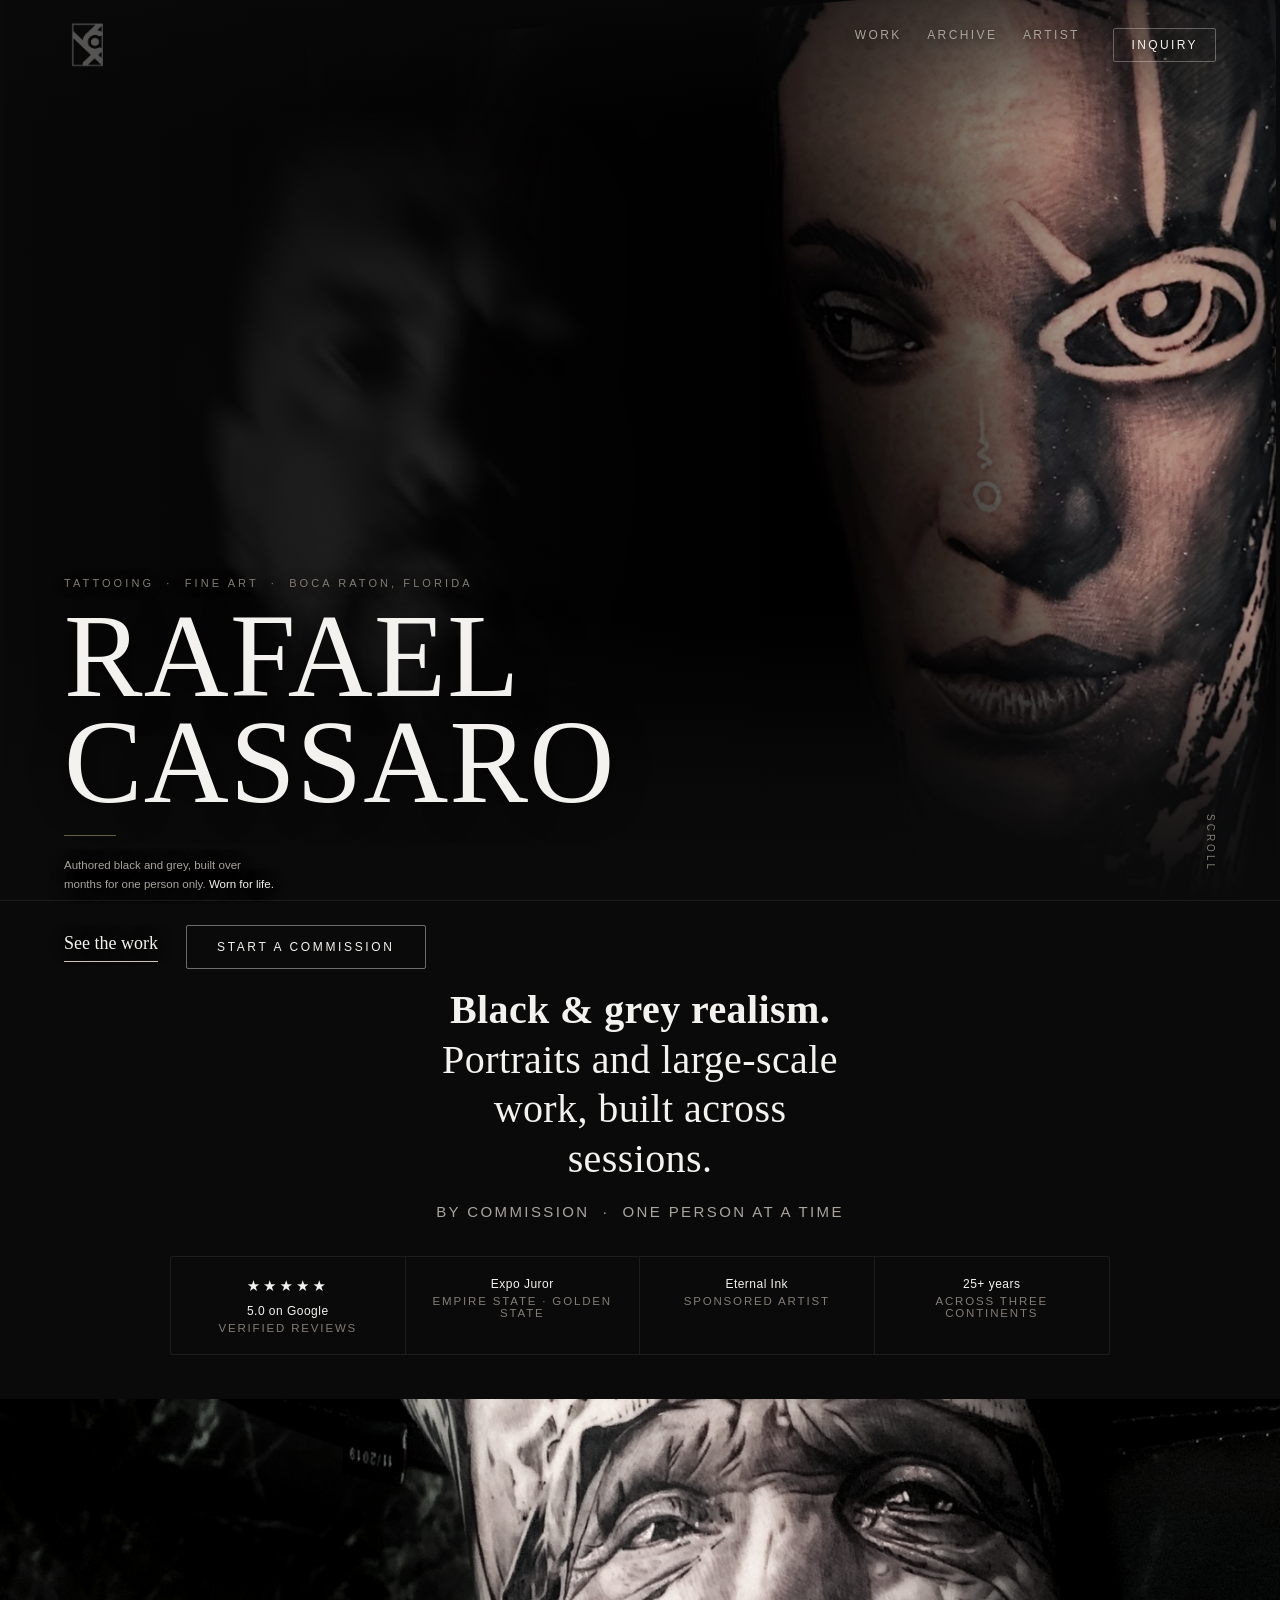
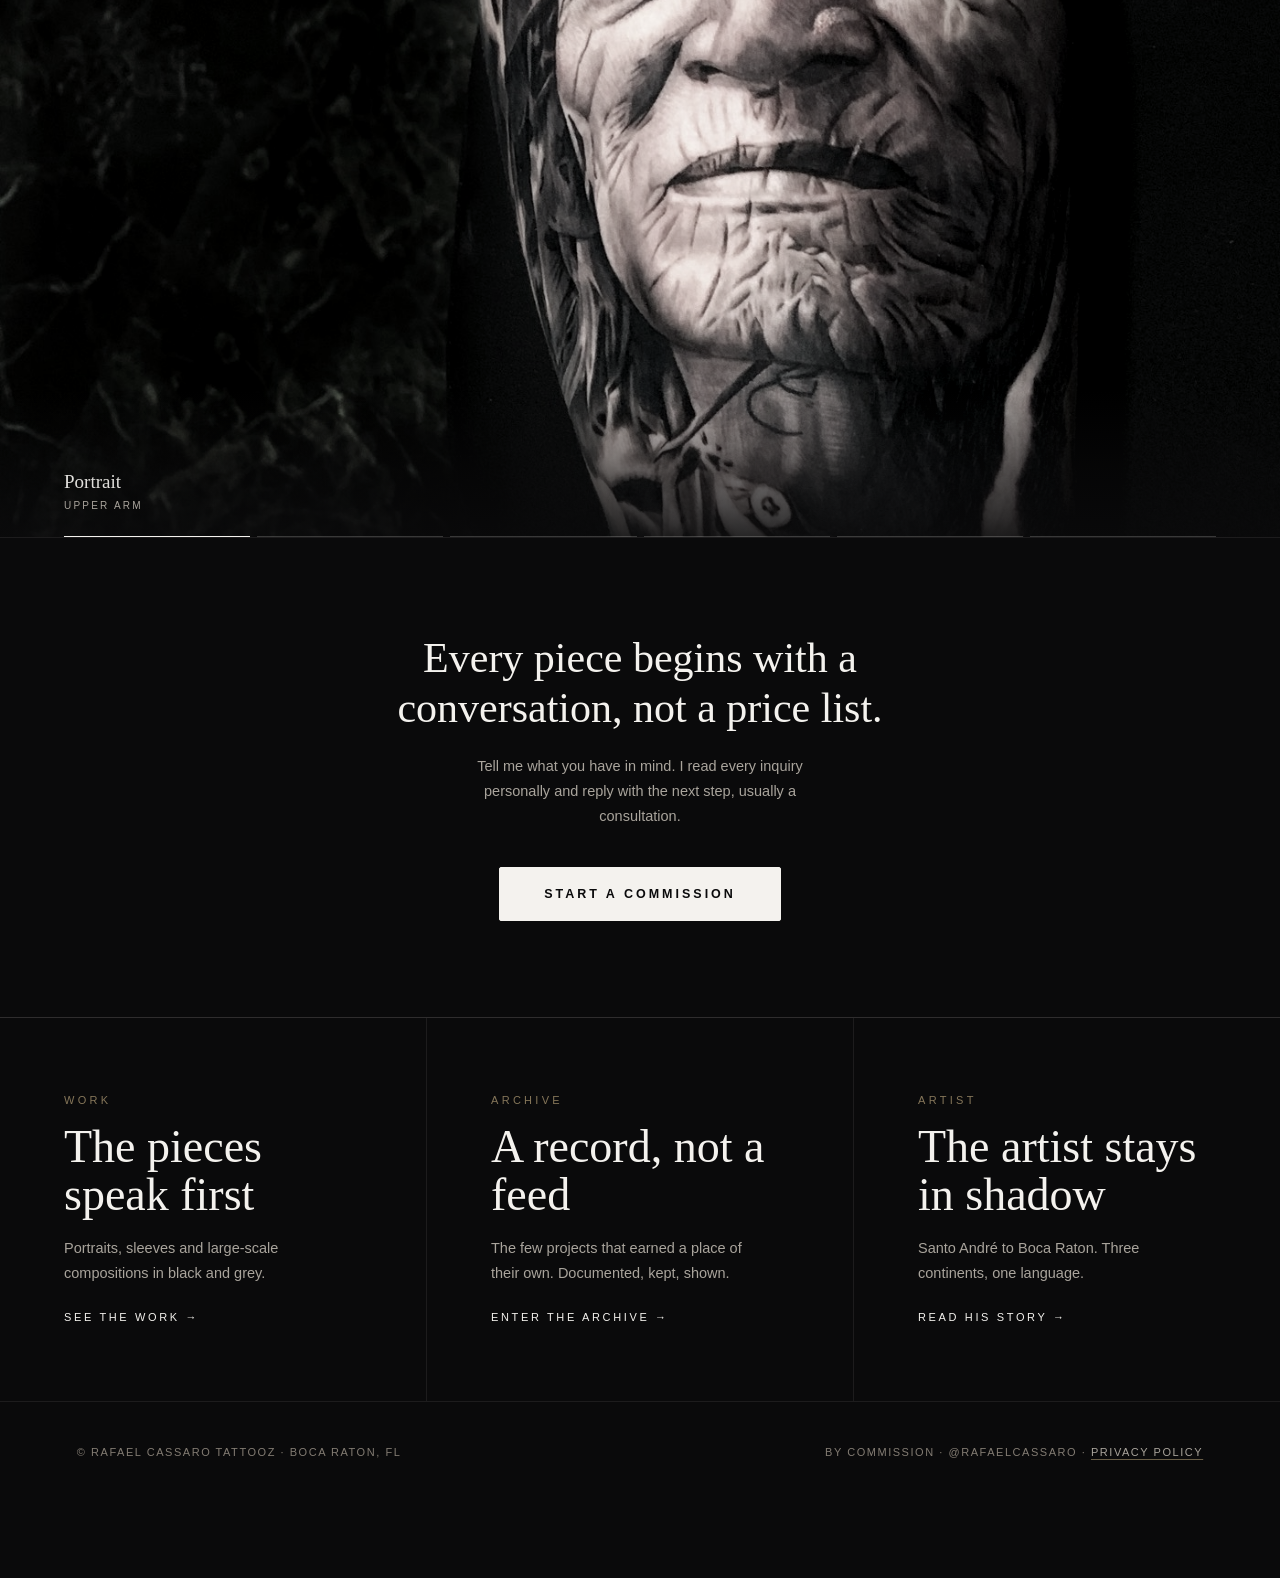
==== index.html @ fa4b6f40 "reestrutura o site em 5 paginas: home curta com carrossel, work, archive, artist e inquiry Briefing " ====
<!doctype html><html lang="en"><head>
<meta charset="utf-8"><meta name="viewport" content="width=device-width, initial-scale=1">
<!-- Google tag (gtag.js) — GA4 Rafael Cassaro Tattooz -->
<script async src="https://www.googletagmanager.com/gtag/js?id=G-P8E5WEGMQY"></script>
<script>window.dataLayer=window.dataLayer||[];function gtag(){dataLayer.push(arguments);}gtag('js',new Date());gtag('config','G-P8E5WEGMQY');</script>
<!-- Meta Pixel — dataset do BM 02 (557027395941876), o mesmo BM das contas em USD. -->
<script>!function(f,b,e,v,n,t,s){if(f.fbq)return;n=f.fbq=function(){n.callMethod?
n.callMethod.apply(n,arguments):n.queue.push(arguments)};if(!f._fbq)f._fbq=n;
n.push=n;n.loaded=!0;n.version='2.0';n.queue=[];t=b.createElement(e);t.async=!0;
t.src=v;s=b.getElementsByTagName(e)[0];s.parentNode.insertBefore(t,s)}(window,document,'script',
'https://connect.facebook.net/en_US/fbevents.js');
fbq('init','3471288283157644');fbq('track','PageView');</script>
<noscript><img height="1" width="1" style="display:none" alt="" src="https://www.facebook.com/tr?id=3471288283157644&ev=PageView&noscript=1"></noscript>
<!-- fim do Meta Pixel -->
<title>Rafael Cassaro &mdash; Authored Black &amp; Grey Tattoo &middot; Boca Raton, FL</title>
<meta name="description" content="Complete black and grey sleeves and large-scale, authored tattoo in Boca Raton, Florida. By commission, built over months. 5.0 on Google. Eternal Ink artist.">
<link rel="canonical" href="https://rafaelcassaro.com/">
<meta name="theme-color" content="#0a0a0b">
<link rel="icon" type="image/png" sizes="32x32" href="assets/favicon-32.png">
<link rel="icon" type="image/png" sizes="512x512" href="assets/favicon-512.png">
<link rel="apple-touch-icon" href="assets/apple-touch-icon.png">
<meta property="og:type" content="website">
<meta property="og:site_name" content="Rafael Cassaro Tattooz">
<meta property="og:locale" content="en_US">
<meta property="og:title" content="Rafael Cassaro &mdash; Authored Black &amp; Grey Tattoo &middot; Boca Raton, FL">
<meta property="og:description" content="Complete black and grey sleeves and large-scale, authored tattoo in Boca Raton, Florida. By commission, built over months. 5.0 on Google. Eternal Ink artist.">
<meta property="og:url" content="https://rafaelcassaro.com/">
<meta property="og:image" content="https://rafaelcassaro.com/assets/og-cover.jpg">
<meta property="og:image:width" content="1200">
<meta property="og:image:height" content="630">
<meta property="og:image:alt" content="Three black and grey tattoos by Rafael Cassaro">
<meta name="twitter:card" content="summary_large_image">
<meta name="twitter:title" content="Rafael Cassaro &mdash; Authored Black &amp; Grey Tattoo &middot; Boca Raton, FL">
<meta name="twitter:description" content="Complete black and grey sleeves and large-scale, authored tattoo in Boca Raton, Florida. By commission, built over months. 5.0 on Google. Eternal Ink artist.">
<meta name="twitter:image" content="https://rafaelcassaro.com/assets/og-cover.jpg">
<script type="application/ld+json">{"@context": "https://schema.org", "@type": "TattooParlor", "name": "Rafael Cassaro Tattooz", "alternateName": "Rafael Cassaro", "url": "https://rafaelcassaro.com/", "image": "https://rafaelcassaro.com/assets/og-cover.jpg", "telephone": "+1-561-419-3996", "priceRange": "$$$", "description": "Authored black and grey tattoo in Boca Raton, Florida. Complete sleeves and large-scale work, by commission.", "address": {"@type": "PostalAddress", "addressLocality": "Boca Raton", "addressRegion": "FL", "addressCountry": "US"}, "areaServed": "Boca Raton, Florida", "founder": {"@type": "Person", "name": "Rafael Cassaro", "jobTitle": "Tattoo artist"}, "sameAs": ["https://instagram.com/rafaelcassaro"]}</script>
<script type="application/ld+json">{"@context": "https://schema.org", "@type": "Service", "name": "Custom Tattoo Commissions", "serviceType": "Custom Tattoo", "areaServed": {"@type": "City", "name": "Boca Raton, Florida"}, "provider": {"@type": "TattooParlor", "name": "Rafael Cassaro Tattooz", "telephone": "+1-561-419-3996", "url": "https://rafaelcassaro.com/"}, "offers": [{"@type": "Offer", "name": "Half-day session (up to 3 hours)", "priceSpecification": {"@type": "PriceSpecification", "price": "1300", "priceCurrency": "USD"}}, {"@type": "Offer", "name": "Full-day session (up to 6 hours)", "priceSpecification": {"@type": "PriceSpecification", "price": "2000", "priceCurrency": "USD"}}, {"@type": "Offer", "name": "The Archive Commission", "priceSpecification": {"@type": "PriceSpecification", "minPrice": "20000", "priceCurrency": "USD"}}]}</script>
<link rel="stylesheet" href="assets/site.css">
<script>document.documentElement.className+=' js';</script>
</head>
<body class="page" id="top">
  <header class="hdr">
    <a class="brand" href="./" aria-label="Rafael Cassaro — home"><img src="assets/logo.png" width="420" height="420" alt="Rafael Cassaro"></a>
    <nav class="nav" aria-label="Main">
      <a href="work/">Work</a>
      <a href="archive/">Archive</a>
      <a href="artist/">Artist</a>
      <a class="pri" href="inquiry/">Inquiry</a>
    </nav>
    <button class="navtoggle" id="navToggle" type="button" aria-expanded="false" aria-controls="navSheet" aria-label="Open menu"><span></span><span></span></button>
  </header>
  <div class="navsheet" id="navSheet" role="dialog" aria-modal="true" aria-label="Menu" tabindex="-1" hidden>
    <button class="navsheet__close" id="navClose" type="button" aria-label="Close menu">&times;</button>
    <a href="./">Home</a>
    <a href="work/">Work</a>
    <a href="archive/">Archive</a>
    <a href="artist/">Artist</a>
    <a class="pri" href="inquiry/">Start a commission</a>
    <a class="navsheet__minor" href="privacy/">Privacy policy</a>
  </div>

  <!-- ===== HERO — TRAVADO. A imagem segue INTOCADA (ordem do Rafael, 12/jul):
       nada de esticar, recortar ou reposicionar. So saiu do base64 pra arquivo,
       byte por byte igual, porque 225 KB inline se multiplicariam por 5 paginas. -->
  <section class="hero">
    <div class="hero__media"><img class="hero__img" src="assets/hero.jpg" width="2400" height="1697" fetchpriority="high" alt="Rafael Cassaro black and grey work">
      <div class="hero__scrim"></div>
    </div>
    <div class="intro">
      <div class="eyebrow label">Tattooing &nbsp;&middot;&nbsp; Fine Art &nbsp;&middot;&nbsp; Boca Raton, Florida</div>
      <h1 class="h1">RAFAEL<br>CASSARO</h1>
      <div class="rule"></div>
      <p class="thesis">Authored black and grey, built over months for one person only. <b>Worn for life.</b></p>
      <div class="ctas"><a class="cta-main" href="work/">See the work</a><a class="cta-alt" href="inquiry/">Start a commission</a></div>
    </div>
    <div class="herometa"><span class="scrollcue">Scroll</span></div>
  </section>

  <!-- ===== HOOK — quem + o que + onde, imediato (resolve os 12s do GA4) ===== -->
  <section class="hook sec--line reveal">
    <p class="hook__stmt"><b>Black &amp; grey realism.</b> Portraits and large-scale work, built across sessions.</p>
    <p class="hook__sub">By commission &nbsp;&middot;&nbsp; One person at a time</p>
    <div class="proof">
      <div class="proof__cell">
        <div class="proof__star">&#9733;&#9733;&#9733;&#9733;&#9733;</div>
        <div class="proof__k">5.0 on Google</div>
        <div class="proof__s">Verified reviews</div>
      </div>
      <div class="proof__cell">
        <div class="proof__k" style="margin-top:0">Expo Juror</div>
        <div class="proof__s">Empire State &middot; Golden State</div>
      </div>
      <div class="proof__cell">
        <div class="proof__k" style="margin-top:0">Eternal Ink</div>
        <div class="proof__s">Sponsored artist</div>
      </div>
      <div class="proof__cell">
        <div class="proof__k" style="margin-top:0">25+ years</div>
        <div class="proof__s">Across three continents</div>
      </div>
    </div>
  </section>

  <!-- ===== CARROSSEL — o coracao visual da home (briefing 03/10) =====
       6 imagens numa progressao: peca forte -> escala -> composicao ->
       fine art -> manga -> o autor. Troca a cada 4,8s, para em hover/foco. -->
  <section class="car" aria-roledescription="carousel" aria-label="Selected work" tabindex="0">
    <div class="car__stage">
      <div class="car__slide" role="group" aria-roledescription="slide" aria-label="1 of 6: Portrait">
        <img class="car__img" src="assets/works/09.jpg" loading="lazy" width="1400" height="1400" decoding="async" alt="Black and grey tattoo of an elderly man's weathered portrait">
        <div class="car__cap"><span class="car__capt">Portrait</span><span class="car__caps">Upper arm</span></div>
      </div>
      <div class="car__slide" role="group" aria-roledescription="slide" aria-label="2 of 6: The Tiger">
        <img class="car__img" src="assets/works/11.jpg" loading="lazy" width="787" height="1400" decoding="async" alt="Full back black and grey tattoo of a tiger's face">
        <div class="car__cap"><span class="car__capt">The Tiger</span><span class="car__caps">Full back</span></div>
      </div>
      <div class="car__slide" role="group" aria-roledescription="slide" aria-label="3 of 6: The Warrior">
        <img class="car__img" src="assets/works/02.jpg" loading="lazy" width="933" height="1400" decoding="async" alt="Black and grey tattoo of an Aztec warrior mask with an all-seeing eye">
        <div class="car__cap"><span class="car__capt">The Warrior</span><span class="car__caps">Upper arm</span></div>
      </div>
      <div class="car__slide" role="group" aria-roledescription="slide" aria-label="4 of 6: The Bust">
        <img class="car__img" src="assets/works/12.jpg" loading="lazy" width="787" height="1106" decoding="async" alt="Black and grey tattoo of a cracked classical marble bust">
        <div class="car__cap"><span class="car__capt">The Bust</span><span class="car__caps">Forearm</span></div>
      </div>
      <div class="car__slide" role="group" aria-roledescription="slide" aria-label="5 of 6: The Eye">
        <img class="car__img" src="assets/works/04.jpg" loading="lazy" width="933" height="1400" decoding="async" alt="Black and grey tattoo of Egyptian hieroglyphs and an eye inside a triangle">
        <div class="car__cap"><span class="car__capt">The Eye</span><span class="car__caps">Upper arm</span></div>
      </div>
      <div class="car__slide" role="group" aria-roledescription="slide" aria-label="6 of 6: The hand behind it">
        <img class="car__img" src="assets/artist/portrait.jpg" loading="lazy" width="933" height="1400" decoding="async" alt="Rafael Cassaro at work in the studio">
        <div class="car__cap"><span class="car__capt">The hand behind it</span><span class="car__caps">Boca Raton, Florida</span></div>
      </div>
    </div>
    <button class="car__nav car__prev" type="button" aria-label="Previous image">&#8249;</button>
    <button class="car__nav car__next" type="button" aria-label="Next image">&#8250;</button>
    <div class="car__track" role="tablist" aria-label="Choose image">
      <button class="car__bar" type="button" role="tab" aria-label="Show image 1: Portrait"></button>
      <button class="car__bar" type="button" role="tab" aria-label="Show image 2: The Tiger"></button>
      <button class="car__bar" type="button" role="tab" aria-label="Show image 3: The Warrior"></button>
      <button class="car__bar" type="button" role="tab" aria-label="Show image 4: The Bust"></button>
      <button class="car__bar" type="button" role="tab" aria-label="Show image 5: The Eye"></button>
      <button class="car__bar" type="button" role="tab" aria-label="Show image 6: The hand behind it"></button>
    </div>
  </section>

  <section class="ctaband reveal">
    <p class="ctaband__k">Every piece begins with a conversation, not a price list.</p>
    <p class="ctaband__s">Tell me what you have in mind. I read every inquiry personally and reply with the next step, usually a consultation.</p>
    <a class="cta-xl" href="inquiry/">Start a commission</a>
  </section>

  <!-- ===== CONVITES — a home apresenta, as paginas aprofundam ===== -->
  <div class="invites invites--3">
    <a class="invite reveal" href="work/">
      <span class="invite__k">Work</span>
      <span class="invite__t">The pieces speak first</span>
      <span class="invite__d">Portraits, sleeves and large-scale compositions in black and grey.</span>
      <span class="invite__go">See the work &rarr;</span>
    </a>
    <a class="invite reveal" href="archive/">
      <span class="invite__k">Archive</span>
      <span class="invite__t">A record, not a feed</span>
      <span class="invite__d">The few projects that earned a place of their own. Documented, kept, shown.</span>
      <span class="invite__go">Enter the archive &rarr;</span>
    </a>
    <a class="invite reveal" href="artist/">
      <span class="invite__k">Artist</span>
      <span class="invite__t">The artist stays in shadow</span>
      <span class="invite__d">Santo Andr&eacute; to Boca Raton. Three continents, one language.</span>
      <span class="invite__go">Read his story &rarr;</span>
    </a>
  </div>

  <footer class="foot">
    <p>&copy; Rafael Cassaro Tattooz &middot; Boca Raton, FL</p>
    <p>By commission &middot; @rafaelcassaro &middot; <a class="foot__privacy" href="privacy/">Privacy policy</a></p>
  </footer>

  <nav class="mbar" aria-label="Contact">
    <a class="pri" href="inquiry/">Inquiry</a>
    <a href="sms:+15614193996">Text</a>
    <a href="https://instagram.com/rafaelcassaro" target="_blank" rel="noopener">DM</a>
  </nav>

<script src="assets/site.js"></script>
</body></html>
---- assets/site.css ----
:root{
  --ground:#0a0a0b;--ink:#f4f2ee;--ink-dim:#a9a49c;--ink-faint:#837c73;
  --line:rgba(244,242,238,.14);--line-soft:rgba(244,242,238,.08);--accent:#cfc9c0;
  /* OURO (ordem do Rafael 2026-09-11, revoga a regra antiga de "sem dourado").
     Superficie pequena so: fio, borda, rotulo do arquivo. Nunca em bloco.
     50% = 3,11:1, serve pra fio. 65% = 4,52:1, passa AA e serve pra texto. */
  --gold:#c8b184;--gold-fio:rgba(200,177,132,.5);--gold-texto:rgba(200,177,132,.65);
  /* bandas de setor: o MESMO ouro diluido no preto, vira preto quente, nao cor */
  --banda:#151412;--banda-forte:#1d1b17;
  --serif:"Didot","Hoefler Text","Bodoni 72","Bodoni MT",Georgia,"Times New Roman",serif;
  --sans:"Neue Haas Grotesk Display","Helvetica Neue",Helvetica,Arial,system-ui,sans-serif;
}
*{box-sizing:border-box;margin:0;padding:0}
html,body{height:auto!important;min-height:100%;overflow-x:hidden!important}
html{scroll-behavior:smooth}
.page{background:var(--ground);color:var(--ink);font-family:var(--sans);-webkit-font-smoothing:antialiased;min-height:100vh;overflow-x:hidden;position:relative}
.label{font-size:11px;letter-spacing:.28em;text-transform:uppercase;color:var(--ink-faint);font-weight:400}
.eyebrow{margin-bottom:22px}
a{color:inherit;text-decoration:none}
a:focus-visible,button:focus-visible,summary:focus-visible{outline:1px solid var(--accent);outline-offset:4px}

/* ---------- header / nav ---------- */
.hdr{display:flex;align-items:center;justify-content:space-between;padding:22px clamp(20px,5vw,64px);position:absolute;top:0;left:0;right:0;z-index:30}
.brand{display:flex;align-items:center}
.brand img{height:46px;width:auto;display:block;opacity:.32}
.nav{display:flex;gap:clamp(18px,2vw,30px)}
.nav a{font-size:12px;letter-spacing:.2em;text-transform:uppercase;color:var(--ink-dim);transition:color .25s;text-shadow:0 1px 10px rgba(0,0,0,.6)}
.nav a:hover{color:var(--ink)}
.nav a.pri{color:var(--ink);border:1px solid rgba(244,242,238,.32);border-radius:2px;
  padding:9px 17px;margin-left:8px;transition:background .3s,border-color .3s,color .3s}
.nav a.pri:hover,.nav a.pri:focus-visible{background:var(--ink);color:#0a0a0b;border-color:var(--ink)}
/* pagina corrente marcada no menu: fio de ouro, superficie minima (doutrina 11/set) */
.nav a[aria-current="page"]{color:var(--ink);border-bottom:1px solid var(--gold-fio);padding-bottom:4px}
.nav a.pri[aria-current="page"]{border-bottom-color:rgba(244,242,238,.32)}
@media(max-width:820px){.nav{display:none}.brand img{height:40px}}

/* ---------- HERO (TRAVADO — reaproveitado da home aprovada) ---------- */
.hero{position:relative;z-index:2;overflow:hidden;background:var(--ground)}
.hero__media{position:relative}
.hero__img{display:block;width:100%;height:auto}
.hero__scrim{position:absolute;inset:0;z-index:2;pointer-events:none;background:
  linear-gradient(90deg,rgba(10,10,11,.80) 0%,rgba(10,10,11,.46) 24%,rgba(10,10,11,.12) 46%,transparent 62%),
  linear-gradient(0deg,var(--ground) 0%,rgba(10,10,11,.86) 12%,rgba(10,10,11,.42) 22%,rgba(10,10,11,0) 32%),
  linear-gradient(180deg,rgba(10,10,11,.60) 0%,rgba(10,10,11,0) 15%)}
.intro{position:absolute;top:57%;bottom:auto;left:0;transform:none;max-width:46%;padding:0 clamp(20px,5vw,64px);z-index:3}
.h1{font-family:var(--serif);font-weight:400;font-size:clamp(56px,9.2vw,200px);line-height:.9;letter-spacing:.01em;text-wrap:balance;text-shadow:0 2px 34px rgba(0,0,0,.72)}
.rule{width:52px;height:1px;background:var(--gold-fio);margin:26px 0 24px;opacity:1}
.thesis{max-width:34ch;font-size:clamp(15px,1.15vw,17px);line-height:1.62;color:var(--ink-dim);font-weight:300;text-shadow:0 1px 16px rgba(0,0,0,.7)}
.thesis b{color:var(--ink);font-weight:400}
.eyebrow.label{text-shadow:0 1px 12px rgba(0,0,0,.7)}
.ctas{display:flex;align-items:center;gap:28px;margin-top:44px;flex-wrap:wrap}
.cta-main{font-family:var(--serif);font-size:18px;padding-bottom:7px;border-bottom:1px solid var(--accent);transition:letter-spacing .3s;text-shadow:0 1px 16px rgba(0,0,0,.7)}
.cta-main:hover{letter-spacing:.06em}
/* PT: ACAO PRINCIPAL do site = pedir orcamento. Branco de alto contraste,
   NUNCA ouro: ouro significa o arquivo, e a 50-69% ele tem MENOS contraste
   que o branco, ou seja, destacaria menos justamente o que mais importa. */
.cta-alt{font-size:12px;letter-spacing:.22em;text-transform:uppercase;color:var(--ink);
  border:1px solid rgba(244,242,238,.42);border-radius:2px;padding:14px 30px;
  transition:background .3s,border-color .3s,color .3s;text-shadow:none}
.cta-alt:hover,.cta-alt:focus-visible{background:var(--ink);color:#0a0a0b;border-color:var(--ink)}
.herometa{position:absolute;left:0;right:0;bottom:0;z-index:4;display:flex;align-items:center;justify-content:flex-end;padding:0 clamp(20px,5vw,64px) 28px;pointer-events:none}
.scrollcue{writing-mode:vertical-rl;font-size:10px;letter-spacing:.3em;text-transform:uppercase;color:var(--ink-faint)}
@media(min-width:821px){
  .hero{height:auto;min-height:100svh;overflow:visible}
  .hero__media{position:absolute;top:0;left:0;right:0;height:100svh}
  .hero__img{width:100%;height:100%;object-fit:contain;object-position:center}.intro{top:var(--introTop,74vh);bottom:auto;max-width:58%}
  .intro .eyebrow{margin-bottom:14px}.intro .rule{margin:20px 0 20px}.intro .thesis{margin-top:0}.intro .ctas{margin-top:32px}
}
/* PT: versao compacta do bloco do hero. NAO e media query de altura fixa (isso quebrava
   em 1440x900): quem liga essa classe e o JS, medindo se o bloco cabe na primeira tela.
   Assim vale pra qualquer notebook, qualquer zoom e qualquer tamanho de texto. */
@media(min-width:821px){
  .intro.compacto .h1{font-size:clamp(50px,7.2vw,112px)}
  .intro.compacto .eyebrow{margin-bottom:8px}
  .intro.compacto .rule{margin:11px 0 11px}
  .intro.compacto .thesis{font-size:15px;line-height:1.5;max-width:40ch}
  .intro.compacto .ctas{margin-top:16px;gap:22px}
  .intro.compacto .cta-main{font-size:16px}
}
@media(max-width:820px){.hero{display:block}.hero__scrim{display:block}.intro{position:relative;top:auto;transform:none;max-width:none;margin-top:-7.5vw;padding:0 26px 56px;z-index:3}.herometa{display:none}}
/* ===== HERO NO CELULAR — foto INTEIRA, texto POR CIMA do rosto velado =====
   Medido na propria imagem: o rosto velado ocupa 15%-40% da largura e a TATUAGEM
   comeca em 58%. Por isso o texto e limitado a 56%: cobre o rosto (liberado pelo
   Rafael) e para antes da tatuagem. object-fit contain: nada recortado, nada esticado. */
@media(max-width:820px){
  .hero{position:relative}
  .hero__media{height:auto;overflow:visible}
  .hero__img{width:100%;height:auto;object-fit:contain;display:block}
  /* escurecimento so na METADE ESQUERDA, pra dar leitura ao texto sem apagar a tatuagem */
  .hero__scrim{background:
    linear-gradient(90deg, rgba(10,10,11,.72) 0%, rgba(10,10,11,.55) 38%, rgba(10,10,11,0) 62%),
    linear-gradient(180deg, rgba(10,10,11,0) 62%, rgba(10,10,11,.85) 88%, #0a0a0b 100%)}
  /* sobe o bloco pra cima da imagem e trava a largura antes da tatuagem */
  .intro{margin-top:-158px;max-width:56%;padding:0 0 56px 26px}
  .intro .h1{font-size:9.4vw;line-height:.96}
  .intro .eyebrow{font-size:9.5px;letter-spacing:.16em;margin-bottom:11px;line-height:1.7}
  .intro .rule{margin:16px 0 14px}
  /* a frase e os botoes voltam a largura cheia, ja estao fora da imagem */
  .intro .thesis{max-width:none;width:calc(100vw - 52px)}
  /* bloco invisivel que ocupa a faixa da tatuagem (58%->100%): o texto desvia dele
     enquanto a foto existe e volta a largura cheia logo abaixo. Altura vem do JS. */
  .intro .thesis .esquiva{float:right;width:44%;height:0}
  /* ordem do Rafael (11/set): "ponha a palavra WORN na linha de baixo junto com todo
     conjunto" — a frase em destaque comeca numa linha propria, inteira. */
  .intro .thesis b{display:block;margin-top:.42em}
  .intro .ctas{width:calc(100vw - 52px)}
}

/* ---------- shared section frame ---------- */
.sec{padding:clamp(56px,9vw,120px) clamp(22px,6vw,96px);position:relative}
.sec--line{border-top:1px solid var(--line-soft)}
/* as duas salas diferentes do site: o arquivo e o investimento.
   A banda clareia o fundo, entao o cinza fraco e o ouro precisam subir junto,
   senao caem abaixo de 4,5:1 e a legibilidade regride. Valores calculados. */
#archive,.band--arch{background:var(--banda-forte);--ink-faint:#8a837a;--gold-texto:rgba(200,177,132,.69)}
#commissions,.band--comm{background:var(--banda);--ink-faint:#857e75;--gold-texto:rgba(200,177,132,.67)}
.sec__eyebrow{font-size:11px;letter-spacing:.34em;text-transform:uppercase;color:var(--ink-faint);margin-bottom:1.4rem}
.sec__title{font-family:var(--serif);font-weight:400;font-size:clamp(30px,4.6vw,54px);line-height:1.02;letter-spacing:.01em;max-width:16ch}
/* O conteudo NASCE VISIVEL (corrigido 01/10/2026). O esconde-pra-animar vale so
   quando o JS esta vivo e marcou o <html> com .js. Antes, a opacidade zero vinha
   do CSS puro: se o script quebrasse, metade da pagina ficava invisivel e o
   visitante via um site vazio. Conteudo nunca depende de JS pra existir. */
.js .reveal{opacity:0;transform:translateY(18px);transition:opacity .7s ease,transform .7s ease}
@media(prefers-reduced-motion:reduce){html{scroll-behavior:auto}.reveal{opacity:1!important;transform:none!important;transition:none!important}*{animation-duration:.01ms!important;transition-duration:.01ms!important}}
.reveal.in{opacity:1;transform:none}

/* ---------- HOOK BAND (anti-12s: quem + o que + onde, imediato) ---------- */
.hook{text-align:center;padding:clamp(48px,7vw,84px) clamp(22px,6vw,64px) clamp(30px,4vw,44px)}
.hook__stmt{font-family:var(--serif);font-weight:400;font-size:clamp(24px,3.6vw,40px);line-height:1.24;letter-spacing:.01em;max-width:22ch;margin:0 auto;color:var(--ink)}
.hook__stmt b{color:var(--ink)}
.hook__sub{margin-top:20px;font-size:clamp(13px,1.4vw,15px);letter-spacing:.16em;text-transform:uppercase;color:var(--ink-dim);font-weight:300}

/* ---------- PROOF ROW (5-star + seals, logo perto do hook) ---------- */
.proof{display:flex;flex-wrap:wrap;justify-content:center;align-items:stretch;gap:0;max-width:940px;margin:36px auto 0;border:1px solid var(--line-soft);border-radius:2px}
.proof__cell{flex:1 1 200px;padding:20px 22px;text-align:center;border-right:1px solid var(--line-soft)}
.proof__cell:last-child{border-right:0}
.proof__star{font-size:15px;letter-spacing:3px;color:var(--ink)}
.proof__k{margin-top:9px;font-size:12px;font-weight:500;letter-spacing:.04em;color:var(--ink)}
.proof__s{margin-top:4px;font-size:11.5px;letter-spacing:.16em;text-transform:uppercase;color:var(--ink-faint)}
@media(max-width:640px){.proof__cell{flex:1 1 50%;border-bottom:1px solid var(--line-soft)}.proof__cell:nth-child(odd){border-right:1px solid var(--line-soft)}.proof__cell:nth-child(even){border-right:0}}

/* ---------- WORKS (arte forte cedo) ---------- */
.works__head{display:flex;justify-content:space-between;align-items:flex-end;gap:24px;flex-wrap:wrap;margin-bottom:2.4rem}
.works__link{font-size:12px;letter-spacing:.2em;text-transform:uppercase;color:var(--ink-dim);border-bottom:1px solid var(--line);padding-bottom:5px;transition:color .25s}
.works__link:hover{color:var(--ink)}
.grid{display:grid;grid-template-columns:repeat(3,1fr);gap:12px}
@media(max-width:820px){.grid{grid-template-columns:repeat(2,1fr);gap:8px}}
.tile{position:relative;aspect-ratio:4/5;overflow:hidden;background:#0d0d0e;border:1px solid var(--line-soft)}
.tile__img{width:100%;height:100%;object-fit:cover;display:block;filter:grayscale(70%) contrast(1.04);transition:filter .5s ease,transform .5s ease}
.tile:hover .tile__img{filter:grayscale(58%) contrast(1.09);transform:scale(1.03)}

/* ---------- PROCESS (3 passos, justifica alto ticket) ---------- */
.steps{display:grid;grid-template-columns:repeat(3,1fr);gap:clamp(20px,3vw,44px);margin-top:2.6rem}
@media(max-width:820px){.steps{grid-template-columns:1fr;gap:0}}
.step{padding-top:26px;border-top:1px solid var(--line)}
@media(max-width:820px){.step{padding:26px 0}.step+.step{border-top:1px solid var(--line-soft)}}
.step__n{font-family:var(--serif);font-size:15px;color:var(--ink-faint);letter-spacing:.1em}
.step__t{font-family:var(--serif);font-size:clamp(21px,2.6vw,28px);margin:14px 0 12px;color:var(--ink);font-weight:400}
.step__d{font-size:14.5px;line-height:1.66;color:var(--ink-dim);font-weight:300;max-width:34ch}
.step__d b{color:var(--ink);font-weight:400}

/* ---------- AUTHORITY BAND ---------- */
.auth{text-align:center;padding:clamp(46px,7vw,80px) clamp(22px,6vw,64px);border-top:1px solid var(--line-soft);border-bottom:1px solid var(--line-soft)}
.auth__lead{max-width:58ch;margin:1.5rem auto 0;font-size:15px;line-height:1.72;color:var(--ink-dim);font-weight:300}
.auth__row{display:flex;flex-wrap:wrap;justify-content:center;align-items:center;gap:clamp(22px,4.5vw,54px);margin-top:2.2rem}
.auth__item{font-family:var(--serif);font-size:clamp(15px,1.8vw,20px);color:var(--ink);letter-spacing:.02em;opacity:.9}
.auth__item span{display:block;font-family:var(--sans);font-size:10px;letter-spacing:.2em;text-transform:uppercase;color:var(--ink-faint);margin-top:7px}

/* ---------- FAQ ---------- */
.faq{max-width:820px;margin:2.4rem auto 0}
.faq details{border-top:1px solid var(--line-soft);padding:6px 0}
.faq details:last-child{border-bottom:1px solid var(--line-soft)}
.faq summary{list-style:none;cursor:pointer;display:flex;justify-content:space-between;gap:20px;align-items:baseline;
  padding:20px 2px;font-family:var(--serif);font-size:clamp(17px,2.1vw,21px);color:var(--ink)}
.faq summary::-webkit-details-marker{display:none}
.faq summary::after{content:"+";font-family:var(--sans);color:var(--ink-faint);font-size:20px;transition:transform .3s,color .3s}
.faq details[open] summary::after{content:"\00d7";color:var(--accent)}
.faq__a{padding:0 2px 22px;font-size:14.5px;line-height:1.72;color:var(--ink-dim);font-weight:300;max-width:60ch}
.faq__a b{color:var(--ink);font-weight:400}

/* ---------- INQUIRY ---------- */
.inq{display:grid;grid-template-columns:1.05fr .95fr;gap:clamp(30px,6vw,90px);align-items:start}
@media(max-width:820px){.inq{grid-template-columns:1fr;gap:44px}}
.inq__lead{font-size:15px;line-height:1.7;color:var(--ink-dim);font-weight:300;max-width:40ch;margin-top:1.4rem}
.inq__contact{margin-top:2.2rem;display:flex;flex-direction:column;gap:16px}
.inq__ct{display:inline-flex;align-items:center;gap:12px;font-size:13px;letter-spacing:.14em;text-transform:uppercase;color:var(--ink-dim);transition:color .25s}
.inq__ct:hover{color:var(--ink)}
.inq__ct b{color:var(--ink);font-weight:400}
form{display:flex;flex-direction:column;gap:16px}
.field label{display:block;font-size:12px;letter-spacing:.16em;text-transform:uppercase;color:var(--ink-dim);margin-bottom:8px}
.field input,.field textarea{width:100%;background:#141416;border:1px solid rgba(244,242,238,.30);border-radius:2px;color:var(--ink);
  font-family:var(--sans);font-size:16px;padding:14px 15px;transition:border-color .25s,background .25s}
.field input::placeholder,.field textarea::placeholder{color:#7d7770}
.field input:hover,.field textarea:hover{border-color:rgba(244,242,238,.44)}
.field input:focus,.field textarea:focus{outline:none;border-color:var(--accent);background:#17171a}
.field textarea{min-height:120px;resize:vertical}
.submit{margin-top:6px;background:var(--ink);color:#0a0a0b;border:0;border-radius:2px;padding:16px;cursor:pointer;
  font-family:var(--sans);font-size:12px;font-weight:600;letter-spacing:.22em;text-transform:uppercase;transition:opacity .25s}
.submit:hover{opacity:.86}
.thanks{display:none;padding:26px 0;font-family:var(--serif);font-size:22px;line-height:1.5;color:var(--ink)}
.field label i{font-style:normal;font-size:10px;letter-spacing:.14em;color:var(--ink-faint);margin-left:6px}
.form__hint{margin-top:2px;font-size:12.5px;line-height:1.6;color:var(--ink-dim)}
.form__err{margin-top:10px;padding:11px 13px;border:1px solid rgba(226,120,110,.5);background:rgba(226,120,110,.09);border-radius:2px;font-size:13.5px;line-height:1.5;color:#f0c9c4}
.submit:disabled{opacity:.55;cursor:default}
/* --- menu mobile --- */
.navtoggle{display:none;background:none;border:0;padding:10px;cursor:pointer;-webkit-tap-highlight-color:transparent}
.navtoggle span{display:block;width:24px;height:1px;background:var(--ink);opacity:.75;transition:transform .3s,opacity .3s}
.navtoggle span+span{margin-top:7px}
.navtoggle[aria-expanded="true"] span:first-child{transform:translateY(4px) rotate(45deg)}
.navtoggle[aria-expanded="true"] span:last-child{transform:translateY(-4px) rotate(-45deg)}
.navsheet{position:fixed;inset:0;z-index:70;background:rgba(10,10,11,.97);backdrop-filter:blur(6px);display:none;flex-direction:column;justify-content:center;align-items:center;gap:6px}
.navsheet.open{display:flex}
.navsheet:focus{outline:none}
.navsheet a{font-family:var(--serif);font-size:27px;line-height:1;padding:15px 24px;color:var(--ink)}
.navsheet a.pri{margin-top:14px;font-family:var(--sans);font-size:12px;letter-spacing:.22em;text-transform:uppercase;border:1px solid var(--line);border-radius:2px;padding:14px 26px}
.navsheet a.navsheet__minor{margin-top:18px;font-family:var(--sans);font-size:12px;letter-spacing:.16em;
  text-transform:uppercase;color:var(--ink-dim);padding:10px 16px;
  text-decoration:underline;text-decoration-color:var(--gold-fio);text-underline-offset:4px}
.navsheet__close{position:absolute;top:18px;right:18px;background:none;border:0;color:var(--ink);font-size:30px;line-height:1;padding:10px 14px;cursor:pointer}
@media(max-width:820px){.navtoggle{display:block}}
/* --- lightbox --- */
.lb{position:fixed;inset:0;z-index:90;background:rgba(6,6,7,.97);display:none;align-items:center;justify-content:center}
.lb.open{display:flex}
.lb__img{max-width:92vw;max-height:82vh;object-fit:contain;display:block}
.lb__cap{position:absolute;left:0;right:0;bottom:20px;text-align:center;font-size:12px;letter-spacing:.14em;text-transform:uppercase;color:var(--ink-dim);padding:0 70px}
.lb__btn{position:absolute;background:none;border:0;color:var(--ink);cursor:pointer;padding:16px 20px;font-size:34px;line-height:1;opacity:.72;transition:opacity .25s}
.lb__btn:hover,.lb__btn:focus-visible{opacity:1}
.lb__prev{left:2px;top:50%;transform:translateY(-50%)}
.lb__next{right:2px;top:50%;transform:translateY(-50%)}
.lb__close{top:10px;right:10px;font-size:30px}
.tile{cursor:zoom-in}
/* As placas da Archive agora NAVEGAM (o card e um link), nao abrem lightbox. */
.arch__card{cursor:pointer}
:focus-visible{outline:2px solid var(--accent);outline-offset:3px}

/* ---------- FOOTER ---------- */
.foot{padding:44px clamp(22px,6vw,96px) 120px;border-top:1px solid var(--line-soft);display:flex;justify-content:space-between;gap:20px;flex-wrap:wrap}
.foot p{font-size:11px;letter-spacing:.14em;text-transform:uppercase;color:var(--ink-faint)}
.foot a{text-decoration:underline;text-decoration-color:var(--gold-fio);text-underline-offset:3px;transition:color .25s}
/* o link da privacidade sai do cinza fraco: o Rafael nao conseguiu achar */
.foot a.foot__privacy{color:var(--ink-dim)}
.foot a.foot__privacy:hover{color:var(--ink)}
.foot a:hover{color:var(--ink-dim)}
.form__hint a{color:var(--ink);text-decoration:underline;text-decoration-color:var(--gold-fio);text-underline-offset:3px}
@media(max-width:820px){.foot{padding-bottom:150px}}

/* ---------- THE ARTIST (bio / heranca — a substancia que vende quem ele e) ---------- */
.artist{display:grid;grid-template-columns:.82fr 1.18fr;gap:clamp(28px,5vw,72px);align-items:center;margin-top:2.6rem}
@media(max-width:820px){.artist{grid-template-columns:1fr;gap:34px}}
.artist__ph{aspect-ratio:4/5;position:relative;overflow:hidden;border:1px solid var(--line-soft);background:#0d0d0e}
.artist__img{width:100%;height:100%;object-fit:cover;display:block;filter:grayscale(58%) contrast(1.03);transition:filter .6s ease}
.artist__ph:hover .artist__img{filter:grayscale(0%)}
.artist__body h3{font-family:var(--serif);font-weight:400;font-size:clamp(23px,3.4vw,34px);line-height:1.12;color:var(--ink);margin-bottom:1.4rem;max-width:20ch}
.artist__body p{font-size:15px;line-height:1.74;color:var(--ink-dim);font-weight:300;max-width:54ch;margin-bottom:1rem}
.artist__body .statement{font-family:var(--serif);font-style:italic;font-size:clamp(17px,2.4vw,22px);color:var(--ink);margin:1.7rem 0 1.1rem;max-width:36ch;line-height:1.4}
.artist__body .sign{font-size:10.5px;letter-spacing:.24em;text-transform:uppercase;color:var(--ink-faint)}

/* ---------- THE ARCHIVE (conceito — registro de confianca, nao feed) ---------- */
.concept{max-width:760px}
.concept h2{font-family:var(--serif);font-weight:400;font-size:clamp(28px,4.6vw,52px);line-height:1.04;margin:1.2rem 0 1.4rem;color:var(--ink)}
.concept p{font-size:15px;line-height:1.76;color:var(--ink-dim);font-weight:300;max-width:60ch}
.concept p b{color:var(--ink);font-weight:400}
/* PT: ARCHIVE COM VARIOS PROJETOS (01/10/2026, pedido do Rafael).
   Antes era UMA entrada de 4 fotos com o link "Enter the archive" embaixo.
   Agora cada archive e um CARD de 2 fotos, o card inteiro e o link, e o nome
   fica SOBRE as fotos. O link de baixo saiu. Cabem 2 por linha no desktop e
   empilham no celular; um terceiro archive entra sem mexer no CSS. */
.arch__rail{display:grid;grid-template-columns:1fr 1fr;gap:clamp(16px,2.6vw,30px);
  margin-top:clamp(2.2rem,4.5vw,3.2rem);border-top:1px solid var(--line-soft);padding-top:clamp(1.8rem,3.4vw,2.4rem)}
@media(max-width:820px){.arch__rail{grid-template-columns:1fr;gap:28px}}
.arch__card{position:relative;display:block}
.arch__pair{display:grid;grid-template-columns:1fr 1fr;gap:8px}
/* O nome sobre a foto. O degrade existe pra garantir leitura: sem ele o texto
   claro some em cima de pele clara. Ouro so no numero, em fio fino. */
.arch__over{position:absolute;left:0;right:0;bottom:0;padding:clamp(2.6rem,7vw,4rem) 16px clamp(14px,2.4vw,20px);
  text-align:center;pointer-events:none;
  background:linear-gradient(to top,rgba(10,10,11,.93) 0%,rgba(10,10,11,.72) 42%,rgba(10,10,11,0) 100%)}
.arch__n{display:block;font-family:var(--serif);font-size:13px;color:var(--gold-texto);letter-spacing:.05em;margin-bottom:.3rem}
.arch__t{display:block;font-family:var(--serif);font-size:clamp(23px,3.1vw,31px);color:var(--ink);line-height:1.1;
  transition:letter-spacing .35s ease}
.arch__c{display:block;margin-top:.55rem;font-size:10.5px;letter-spacing:.2em;text-transform:uppercase;color:var(--ink-dim)}
.arch__card:hover .arch__t,.arch__card:focus-visible .arch__t{letter-spacing:.045em}
.arch__plate{position:relative;aspect-ratio:3/4;overflow:hidden;border:1px solid var(--line-soft);background:#0d0d0e}
.arch__img{width:100%;height:100%;object-fit:cover;display:block;filter:grayscale(70%) contrast(1.04);transition:filter .5s ease,transform .5s ease}
.arch__plate:hover .arch__img{filter:grayscale(45%);transform:scale(1.03)}
.arch__credit{text-align:center;margin-top:16px;font-size:11px;letter-spacing:.2em;text-transform:uppercase;color:var(--ink-faint)}
.arch__enter{margin-top:1.8rem;display:inline-block;font-family:var(--serif);font-size:17px;padding-bottom:6px;color:var(--gold-texto);border-bottom:1px solid var(--gold-fio);transition:letter-spacing .3s}
.arch__enter:hover{letter-spacing:.06em}

/* ---------- COMMISSIONS (menu de comissao, tom galeria — sem dourado) ---------- */
.comm__lede{margin-top:1.6rem;max-width:58ch;font-size:15px;line-height:1.72;color:var(--ink-dim);font-weight:300}
.ledger{margin-top:clamp(2rem,4.5vw,3.2rem);max-width:880px}
.crow{display:grid;grid-template-columns:1fr auto;gap:.5rem 2.4rem;align-items:start;padding:clamp(1.6rem,3.6vw,2.3rem) 0;border-top:1px solid var(--line-soft)}
.crow:last-of-type{border-bottom:1px solid var(--line-soft)}
.crow__name{font-family:var(--serif);font-weight:400;font-size:clamp(21px,3.6vw,31px);line-height:1.08;color:var(--ink)}
.crow__desc{grid-column:1/2;margin-top:.7rem;max-width:48ch;font-size:14px;line-height:1.62;color:var(--ink-dim);font-weight:300}
.crow__price{text-align:right;font-variant-numeric:tabular-nums;white-space:nowrap}
.crow__amt{display:block;font-family:var(--serif);font-size:clamp(19px,2.8vw,27px);color:var(--ink);line-height:1}
.crow__amt.quiet{font-style:italic;color:var(--ink-dim);font-size:clamp(16px,2.2vw,21px)}
.crow__unit{display:block;margin-top:.5rem;font-size:10px;letter-spacing:.2em;text-transform:uppercase;color:var(--ink-faint)}
.crow__from{display:block;font-size:10px;letter-spacing:.24em;text-transform:uppercase;color:var(--gold-texto);margin-bottom:.4rem}
.crow__tag{display:inline-block;font-size:9.5px;letter-spacing:.22em;text-transform:uppercase;color:#0a0a0b;background:var(--accent);padding:.34em .72em;border-radius:1px;margin-bottom:.7rem}
.crow.focus{background:linear-gradient(90deg,rgba(244,242,238,.06),rgba(244,242,238,0) 72%);margin:0 clamp(-1rem,-3vw,-1.6rem);padding-left:clamp(1rem,3vw,1.6rem);padding-right:clamp(1rem,3vw,1.6rem);border-top-color:var(--line)}
.comm__terms{margin-top:clamp(1.8rem,4vw,2.6rem);font-size:13.5px;letter-spacing:.02em;line-height:1.72;color:var(--ink-faint);max-width:62ch}
.comm__epi{margin-top:clamp(2rem,5vw,3rem);font-family:var(--serif);font-style:italic;font-size:clamp(18px,3vw,25px);color:var(--ink);text-wrap:balance;max-width:22ch}
.comm__cta{margin-top:1.8rem}
.comm__cta a{display:inline-block;font-family:var(--sans);font-size:12px;letter-spacing:.22em;
  text-transform:uppercase;color:var(--ink);border:1px solid rgba(244,242,238,.42);border-radius:2px;
  padding:15px 32px;transition:background .3s,border-color .3s,color .3s}
.comm__cta a:hover,.comm__cta a:focus-visible{background:var(--ink);color:#0a0a0b;border-color:var(--ink)}
@media(max-width:520px){.crow{grid-template-columns:1fr;gap:.2rem}.crow__price{text-align:left;margin-top:.8rem}.crow__desc{margin-top:.5rem}}

/* ---------- MOBILE STICKY CTA BAR ( acao sempre a mao) ---------- */
.mbar{position:fixed;left:0;right:0;bottom:0;z-index:60;display:none;
  grid-template-columns:1fr 1fr 1fr;background:rgba(12,12,13,.92);backdrop-filter:blur(10px);border-top:1px solid var(--line)}
.mbar a{padding:15px 6px;text-align:center;font-size:11px;letter-spacing:.16em;text-transform:uppercase;color:var(--ink-dim);border-right:1px solid var(--line-soft)}
.mbar a:last-child{border-right:0}
.mbar a.pri{color:#0a0a0b;background:var(--ink);font-weight:600}
@media(max-width:820px){.mbar{display:grid}}

/* ==========================================================================
   REESTRUTURACAO 2026-10-03 — arquitetura em 5 paginas.
   Nada aqui reinventa a identidade: reusa as mesmas variaveis, a mesma serif,
   o mesmo mono preto/cinza/branco e o ouro so em fio/rotulo (doutrina 11/set).
   O que muda e a ARQUITETURA DA INFORMACAO, nao a estetica.
   ========================================================================== */

/* ---------- PAGE HEAD (paginas internas: sem hero de tela cheia) ----------
   A home guarda o hero travado. As paginas internas abrem com um cabecalho
   editorial curto, pra nao repetir a cena de abertura cinco vezes. */
.phead{padding:clamp(120px,15vh,190px) clamp(22px,6vw,96px) clamp(36px,6vw,64px);position:relative}
.phead__eyebrow{font-size:11px;letter-spacing:.34em;text-transform:uppercase;color:var(--ink-faint);margin-bottom:1.5rem}
.phead__t{font-family:var(--serif);font-weight:400;font-size:clamp(38px,7vw,88px);line-height:.98;letter-spacing:.01em;max-width:18ch}
.phead__sub{margin-top:1.8rem;max-width:52ch;font-size:clamp(15px,1.5vw,17px);line-height:1.68;color:var(--ink-dim);font-weight:300}
.phead__sub b{color:var(--ink);font-weight:400}
.phead .rule{margin:28px 0 0}

/* ---------- CARROSSEL DA HOME ----------
   Briefing 03/10: grande e muito visual, critico no mobile, 4-6 imagens,
   troca automatica lenta (4,8s), transicao suave, SEM bolinhas poluindo.
   Por isso o indicador e um fio de progresso, nao um enfileirado de pontos.
   Acessibilidade: para em hover, em foco e quando o visitante pede menos
   movimento. Primeiro slide carrega eager, o resto lazy (peso da pagina). */
.car{position:relative;background:#0d0d0e;overflow:hidden}
.car__stage{position:relative;aspect-ratio:4/5;width:100%}
@media(min-width:821px){.car__stage{aspect-ratio:auto;height:min(82vh,880px)}}
.car__slide{position:absolute;inset:0;opacity:0;transition:opacity 1.5s ease;pointer-events:none}
.car__slide.on{opacity:1;pointer-events:auto}
.car__img{width:100%;height:100%;object-fit:cover;object-position:center;display:block;
  filter:grayscale(62%) contrast(1.05)}
/* legenda discreta: so o que a peca e, nunca copy de venda */
.car__cap{position:absolute;left:0;right:0;bottom:0;z-index:3;pointer-events:none;
  padding:clamp(3rem,9vw,5rem) clamp(22px,6vw,64px) clamp(18px,3vw,26px);
  background:linear-gradient(to top,rgba(10,10,11,.88) 0%,rgba(10,10,11,.55) 45%,rgba(10,10,11,0) 100%)}
.car__capt{font-family:var(--serif);font-size:clamp(15px,1.8vw,19px);color:var(--ink);opacity:.92}
.car__caps{display:block;margin-top:.45rem;font-size:10px;letter-spacing:.22em;text-transform:uppercase;color:var(--ink-dim)}
/* fio de progresso: um tracinho por imagem, 1px de altura. Nao e bolinha. */
.car__track{position:absolute;left:clamp(22px,6vw,64px);right:clamp(22px,6vw,64px);bottom:0;z-index:4;
  display:flex;gap:7px;height:1px}
.car__bar{flex:1;background:rgba(244,242,238,.2);position:relative;overflow:hidden;border:0;padding:0;cursor:pointer;
  -webkit-tap-highlight-color:transparent}
.car__bar::after{content:"";position:absolute;inset:0;background:var(--ink);transform:scaleX(0);transform-origin:left}
.car__bar.on::after{transform:scaleX(1);transition:transform .5s ease}
.car__bar.done::after{transform:scaleX(1)}
/* area de clique confortavel sem engrossar o fio */
.car__bar{position:relative}
.car__bar::before{content:"";position:absolute;left:0;right:0;top:-13px;bottom:-13px}
/* setas: so no desktop, muito discretas, aparecem ao aproximar o mouse */
.car__nav{position:absolute;top:50%;transform:translateY(-50%);z-index:5;display:none;
  background:none;border:0;color:var(--ink);font-size:30px;line-height:1;padding:18px 20px;cursor:pointer;
  opacity:0;transition:opacity .3s;text-shadow:0 1px 14px rgba(0,0,0,.7)}
.car:hover .car__nav,.car__nav:focus-visible{opacity:.68}
.car__nav:hover{opacity:1}
.car__prev{left:2px}.car__next{right:2px}
@media(min-width:821px){.car__nav{display:block}}
@media(prefers-reduced-motion:reduce){.car__slide{transition:none}.car__bar.on::after{transition:none}}

/* ---------- CTA PRINCIPAL — START A COMMISSION ----------
   Briefing: "muito mais evidente". Branco de alto contraste, NUNCA ouro
   (o ouro a 50-69% destacaria MENOS justamente o que mais importa). */
.ctaband{padding:clamp(52px,8vw,96px) clamp(22px,6vw,96px);text-align:center;border-top:1px solid var(--line-soft)}
.ctaband__k{font-family:var(--serif);font-size:clamp(25px,4vw,42px);line-height:1.18;color:var(--ink);
  max-width:24ch;margin:0 auto;text-wrap:balance}
.ctaband__s{margin-top:1.3rem;font-size:14.5px;line-height:1.7;color:var(--ink-dim);font-weight:300;max-width:46ch;margin-left:auto;margin-right:auto}
.cta-xl{display:inline-block;margin-top:2.4rem;background:var(--ink);color:#0a0a0b;border:1px solid var(--ink);border-radius:2px;
  padding:19px 44px;font-size:12.5px;font-weight:600;letter-spacing:.24em;text-transform:uppercase;
  transition:opacity .28s,letter-spacing .28s}
.cta-xl:hover,.cta-xl:focus-visible{opacity:.88;letter-spacing:.28em}
.cta-ghost{display:inline-block;font-size:12px;letter-spacing:.22em;text-transform:uppercase;color:var(--ink);
  border:1px solid rgba(244,242,238,.42);border-radius:2px;padding:15px 32px;
  transition:background .3s,border-color .3s,color .3s}
.cta-ghost:hover,.cta-ghost:focus-visible{background:var(--ink);color:#0a0a0b;border-color:var(--ink)}

/* ---------- CONVITE (home -> paginas internas) ----------
   Briefing: a home apenas apresenta "ARCHIVE ->" e desperta curiosidade. */
.invites{display:grid;grid-template-columns:1fr 1fr;gap:1px;background:var(--line-soft);border-top:1px solid var(--line-soft)}
@media(max-width:820px){.invites{grid-template-columns:1fr}}
.invite{display:block;background:var(--ground);padding:clamp(40px,6vw,76px) clamp(22px,5vw,64px);
  transition:background .4s ease}
.invite:hover,.invite:focus-visible{background:var(--banda)}
/* os filhos sao <span> (porque o pai e um <a>), entao PRECISAM virar bloco:
   inline por padrao, rotulo, titulo e link se amontoavam numa linha so. */
.invite__k{display:block;font-size:11px;letter-spacing:.3em;text-transform:uppercase;color:var(--gold-texto)}
.invite__t{display:block;font-family:var(--serif);font-size:clamp(28px,4.4vw,46px);line-height:1.04;color:var(--ink);margin-top:1.1rem;
  transition:letter-spacing .35s ease}
.invite:hover .invite__t{letter-spacing:.03em}
.invite__d{display:block;margin-top:1.1rem;font-size:14.5px;line-height:1.68;color:var(--ink-dim);font-weight:300;max-width:34ch}
.invite__go{display:inline-block;margin-top:1.6rem;font-size:11px;letter-spacing:.24em;text-transform:uppercase;color:var(--ink)}

/* ---------- WORK — a pagina da profundidade ----------
   A home mostra selecao curta. Aqui o volume. Grid mais denso, texto minimo. */
.wgrid{display:grid;grid-template-columns:repeat(3,1fr);gap:12px;padding:0 clamp(22px,6vw,96px) clamp(56px,9vw,110px)}
@media(max-width:820px){.wgrid{grid-template-columns:repeat(2,1fr);gap:8px;padding-left:clamp(14px,4vw,22px);padding-right:clamp(14px,4vw,22px)}}
.wgrid .tile{aspect-ratio:4/5}
/* uma peca a cada seis respira em largura dupla, pra grade nao virar catalogo */
@media(min-width:821px){.wgrid .tile.wide{grid-column:span 2;aspect-ratio:8/5}}

/* ---------- ARTIST — pagina de texto, ritmo editorial ---------- */
.aprose{max-width:62ch;padding:0 clamp(22px,6vw,96px) clamp(20px,4vw,40px)}
.aprose p{font-size:16px;line-height:1.82;color:var(--ink-dim);font-weight:300;margin-bottom:1.5rem}
.aprose p b{color:var(--ink);font-weight:400}
.aprose h3{font-family:var(--serif);font-weight:400;font-size:clamp(22px,3.2vw,30px);line-height:1.16;color:var(--ink);
  margin:3rem 0 1.4rem}
.aprose h3:first-child{margin-top:0}
.apull{font-family:var(--serif);font-style:italic;font-size:clamp(20px,3.4vw,30px);line-height:1.38;color:var(--ink);
  max-width:30ch;margin:clamp(2.4rem,5vw,3.4rem) 0;padding-left:clamp(18px,3vw,28px);border-left:1px solid var(--gold-fio)}
.aportrait{padding:0 clamp(22px,6vw,96px) clamp(40px,6vw,70px)}
.aportrait figure{max-width:560px}
.aportrait img{width:100%;height:auto;display:block;border:1px solid var(--line-soft);filter:grayscale(58%) contrast(1.03)}
.aportrait figcaption{margin-top:14px;font-size:11px;letter-spacing:.2em;text-transform:uppercase;color:var(--ink-faint)}

/* ---------- INQUIRY — escala de projeto ----------
   O visitante precisa se localizar na dimensao do que esta pedindo ANTES de
   escrever. Faixa de sessoes liberada pro SITE pelo Rafael em 03/10/2026,
   sempre rotulada como ESTIMATIVA. No DM a regra antiga segue valendo. */
.scale{display:grid;grid-template-columns:repeat(3,1fr);gap:1px;background:var(--line-soft);
  margin-top:clamp(2.2rem,4.5vw,3rem);border:1px solid var(--line-soft)}
@media(max-width:820px){.scale{grid-template-columns:1fr}}
.scale__col{background:var(--ground);padding:clamp(26px,3.6vw,38px) clamp(20px,2.6vw,30px)}
.scale__n{font-family:var(--serif);font-size:clamp(26px,3.6vw,38px);line-height:1;color:var(--ink);letter-spacing:.01em}
.scale__u{display:block;margin-top:.5rem;font-size:10px;letter-spacing:.24em;text-transform:uppercase;color:var(--gold-texto)}
.scale__l{margin-top:1.5rem;list-style:none}
.scale__l li{font-size:13.5px;line-height:1.5;color:var(--ink-dim);font-weight:300;padding:7px 0;
  border-top:1px solid var(--line-soft)}
.scale__l li:first-child{border-top:0;padding-top:0}
.scale__note{margin-top:1.4rem;font-size:13px;line-height:1.68;color:var(--ink-faint);max-width:64ch}
.scale__note b{color:var(--ink-dim);font-weight:400}

/* ---------- INQUIRY — formatos (Sitting / Study), reuso do ledger ---------- */
.forms2{margin-top:clamp(2rem,4.5vw,3rem);max-width:880px}

/* ---------- INQUIRY — as informacoes praticas, editadas ----------
   Briefing: "nao criar outra pagina longa e cansativa". Por isso o que era
   FAQ sanfona virou grade de notas curtas: le-se de relance, sem clicar. */
.notes{display:grid;grid-template-columns:repeat(2,1fr);gap:1px;background:var(--line-soft);
  margin-top:clamp(2rem,4.5vw,2.8rem);border:1px solid var(--line-soft)}
@media(max-width:700px){.notes{grid-template-columns:1fr}}
.note{background:var(--ground);padding:clamp(22px,3vw,30px)}
.note__k{font-size:10.5px;letter-spacing:.26em;text-transform:uppercase;color:var(--ink-faint)}
.note__v{margin-top:.9rem;font-size:14.5px;line-height:1.66;color:var(--ink-dim);font-weight:300}
.note__v b{color:var(--ink);font-weight:400}

/* ---------- INQUIRY — o formulario em pagina propria ---------- */
.fwrap{max-width:720px}
.fgrid{display:grid;grid-template-columns:1fr 1fr;gap:16px}
@media(max-width:620px){.fgrid{grid-template-columns:1fr}}
.fspan{grid-column:1/-1}
.form__step{font-size:10.5px;letter-spacing:.26em;text-transform:uppercase;color:var(--gold-texto);margin-bottom:.8rem}
/* tres convites na home (Work / Archive / Artist) */
@media(min-width:821px){.invites--3{grid-template-columns:repeat(3,1fr)}}
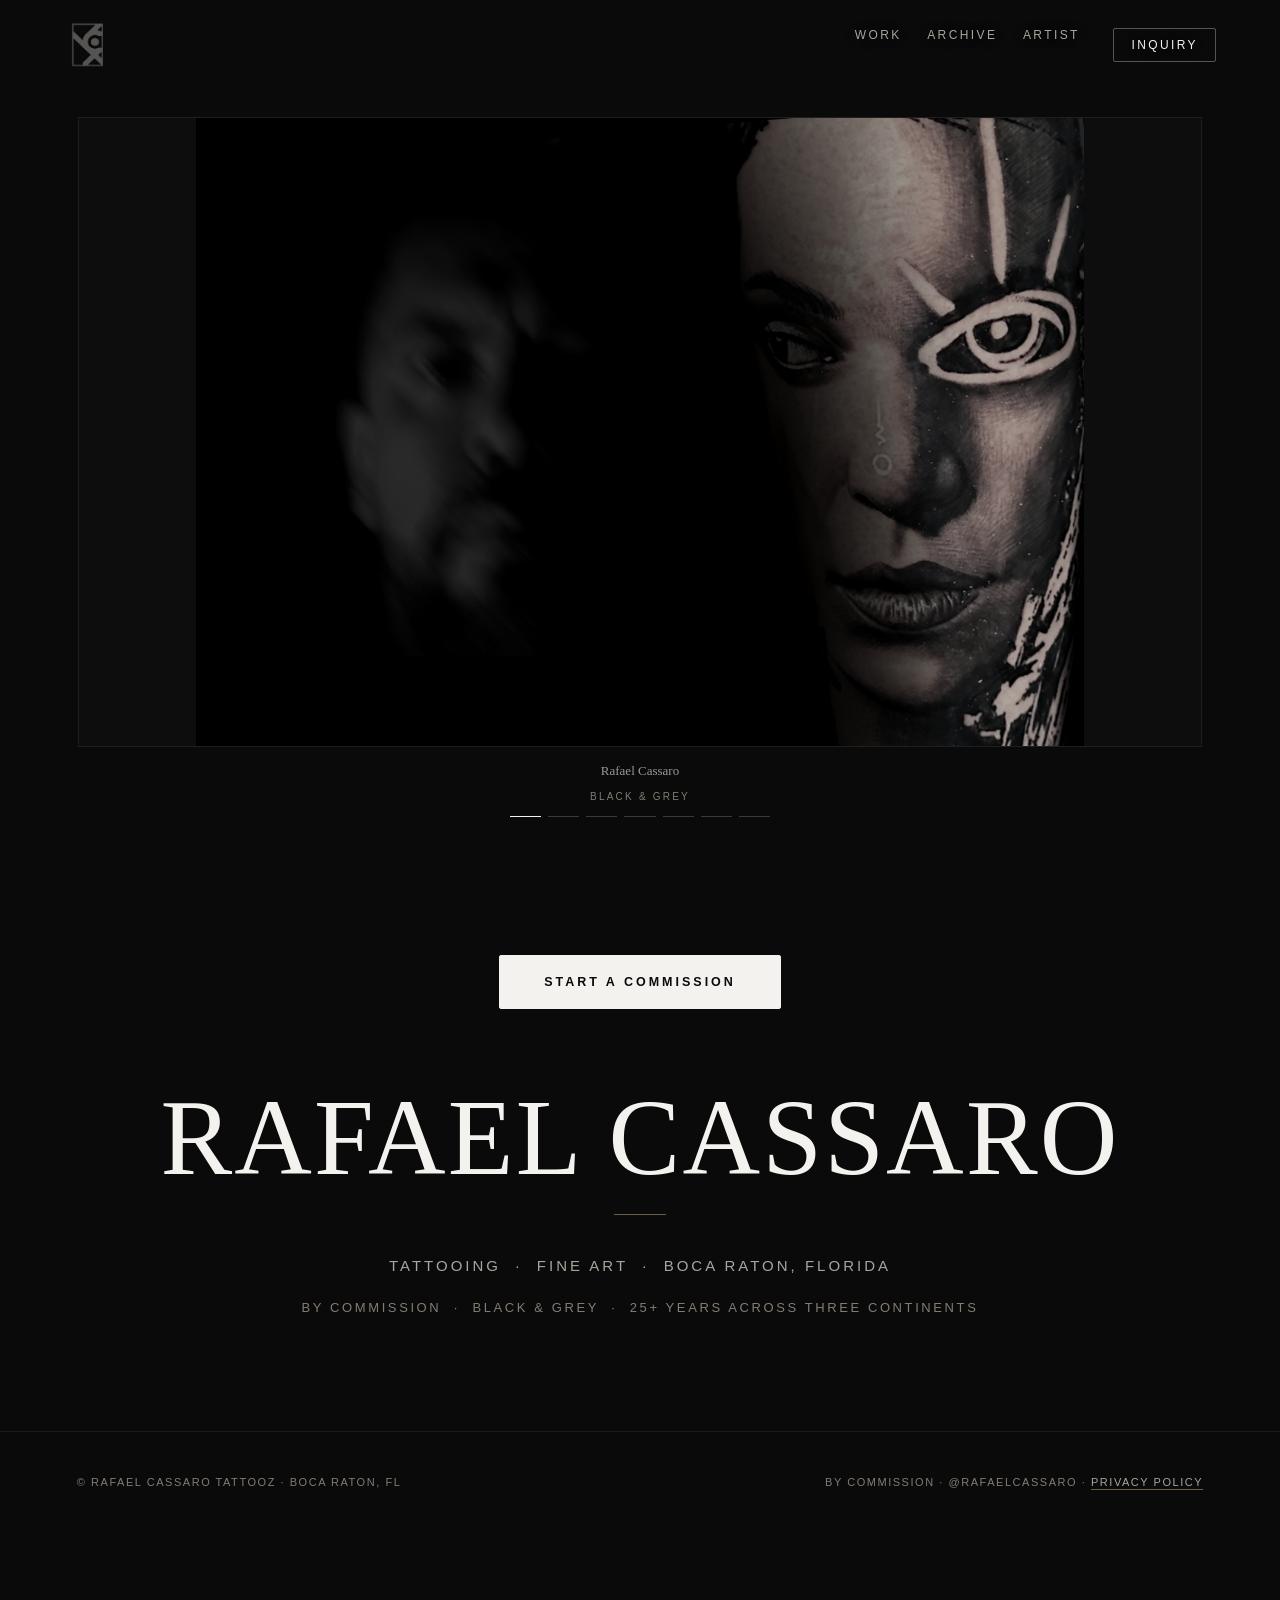
==== commit 3728f844: "v2: home na estrutura da referencia — hero sai, carrossel contido abre, 1297px Decisao do Rafael em " ====
--- a/index.html
+++ b/index.html
@@ -59,117 +59,65 @@
     <a class="navsheet__minor" href="privacy/">Privacy policy</a>
   </div>
 
-  <!-- ===== HERO — TRAVADO. A imagem segue INTOCADA (ordem do Rafael, 12/jul):
-       nada de esticar, recortar ou reposicionar. So saiu do base64 pra arquivo,
-       byte por byte igual, porque 225 KB inline se multiplicariam por 5 paginas. -->
-  <section class="hero">
-    <div class="hero__media"><img class="hero__img" src="assets/hero.jpg" width="2400" height="1697" fetchpriority="high" alt="Rafael Cassaro black and grey work">
-      <div class="hero__scrim"></div>
+  <!-- ===== CARROSSEL — a obra e a primeira coisa na tela =====
+       v2 (04/10): o hero saiu da home por decisao do Rafael, sobre a estrutura
+       da referencia. A home abre no carrossel CONTIDO, nao numa cena sangrada,
+       e termina em pouco mais de uma tela. A imagem que era o hero virou o
+       primeiro slide. Troca a cada 4,8s, para em hover e em foco. -->
+  <section class="car car--first" aria-roledescription="carousel" aria-label="Selected work" tabindex="0">
+    <div class="car__stage">
+      <div class="car__slide" role="group" aria-roledescription="slide" aria-label="1 of 7: Rafael Cassaro" data-cap="Rafael Cassaro" data-sub="Black & grey">
+        <img class="car__img" src="assets/hero.jpg" loading="lazy" width="2400" height="1697" decoding="async" alt="Black and grey work by Rafael Cassaro">
+      </div>
+      <div class="car__slide" role="group" aria-roledescription="slide" aria-label="2 of 7: Portrait" data-cap="Portrait" data-sub="Upper arm">
+        <img class="car__img" src="assets/works/09.jpg" loading="lazy" width="1400" height="1400" decoding="async" alt="Black and grey tattoo of an elderly man's weathered portrait">
+      </div>
+      <div class="car__slide" role="group" aria-roledescription="slide" aria-label="3 of 7: The Tiger" data-cap="The Tiger" data-sub="Full back">
+        <img class="car__img" src="assets/works/11.jpg" loading="lazy" width="787" height="1400" decoding="async" alt="Full back black and grey tattoo of a tiger's face">
+      </div>
+      <div class="car__slide" role="group" aria-roledescription="slide" aria-label="4 of 7: The Warrior" data-cap="The Warrior" data-sub="Upper arm">
+        <img class="car__img" src="assets/works/02.jpg" loading="lazy" width="933" height="1400" decoding="async" alt="Black and grey tattoo of an Aztec warrior mask with an all-seeing eye">
+      </div>
+      <div class="car__slide" role="group" aria-roledescription="slide" aria-label="5 of 7: The Bust" data-cap="The Bust" data-sub="Forearm">
+        <img class="car__img" src="assets/works/12.jpg" loading="lazy" width="787" height="1106" decoding="async" alt="Black and grey tattoo of a cracked classical marble bust">
+      </div>
+      <div class="car__slide" role="group" aria-roledescription="slide" aria-label="6 of 7: The Eye" data-cap="The Eye" data-sub="Upper arm">
+        <img class="car__img" src="assets/works/04.jpg" loading="lazy" width="933" height="1400" decoding="async" alt="Black and grey tattoo of Egyptian hieroglyphs and an eye inside a triangle">
+      </div>
+      <div class="car__slide" role="group" aria-roledescription="slide" aria-label="7 of 7: The hand behind it" data-cap="The hand behind it" data-sub="Boca Raton, Florida">
+        <img class="car__img" src="assets/artist/portrait.jpg" loading="lazy" width="933" height="1400" decoding="async" alt="Rafael Cassaro at work in the studio">
+      </div>
     </div>
-    <div class="intro">
-      <div class="eyebrow label">Tattooing &nbsp;&middot;&nbsp; Fine Art &nbsp;&middot;&nbsp; Boca Raton, Florida</div>
-      <h1 class="h1">RAFAEL<br>CASSARO</h1>
-      <div class="rule"></div>
-      <p class="thesis">Authored black and grey, built over months for one person only. <b>Worn for life.</b></p>
-      <div class="ctas"><a class="cta-main" href="work/">See the work</a><a class="cta-alt" href="inquiry/">Start a commission</a></div>
-    </div>
-    <div class="herometa"><span class="scrollcue">Scroll</span></div>
-  </section>
-
-  <!-- ===== HOOK — quem + o que + onde, imediato (resolve os 12s do GA4) ===== -->
-  <section class="hook sec--line reveal">
-    <p class="hook__stmt"><b>Black &amp; grey realism.</b> Portraits and large-scale work, built across sessions.</p>
-    <p class="hook__sub">By commission &nbsp;&middot;&nbsp; One person at a time</p>
-    <div class="proof">
-      <div class="proof__cell">
-        <div class="proof__star">&#9733;&#9733;&#9733;&#9733;&#9733;</div>
-        <div class="proof__k">5.0 on Google</div>
-        <div class="proof__s">Verified reviews</div>
-      </div>
-      <div class="proof__cell">
-        <div class="proof__k" style="margin-top:0">Expo Juror</div>
-        <div class="proof__s">Empire State &middot; Golden State</div>
-      </div>
-      <div class="proof__cell">
-        <div class="proof__k" style="margin-top:0">Eternal Ink</div>
-        <div class="proof__s">Sponsored artist</div>
-      </div>
-      <div class="proof__cell">
-        <div class="proof__k" style="margin-top:0">25+ years</div>
-        <div class="proof__s">Across three continents</div>
-      </div>
+    <p class="car__cap"><span class="car__capt"></span><span class="car__caps"></span></p>
+    <button class="car__nav car__prev" type="button" aria-label="Previous image">&#8249;</button>
+    <button class="car__nav car__next" type="button" aria-label="Next image">&#8250;</button>
+    <div class="car__track" role="tablist" aria-label="Choose image">
+      <button class="car__bar" type="button" role="tab" aria-label="Show image 1: Rafael Cassaro"></button>
+      <button class="car__bar" type="button" role="tab" aria-label="Show image 2: Portrait"></button>
+      <button class="car__bar" type="button" role="tab" aria-label="Show image 3: The Tiger"></button>
+      <button class="car__bar" type="button" role="tab" aria-label="Show image 4: The Warrior"></button>
+      <button class="car__bar" type="button" role="tab" aria-label="Show image 5: The Bust"></button>
+      <button class="car__bar" type="button" role="tab" aria-label="Show image 6: The Eye"></button>
+      <button class="car__bar" type="button" role="tab" aria-label="Show image 7: The hand behind it"></button>
     </div>
   </section>
 
-  <!-- ===== CARROSSEL — o coracao visual da home (briefing 03/10) =====
-       6 imagens numa progressao: peca forte -> escala -> composicao ->
-       fine art -> manga -> o autor. Troca a cada 4,8s, para em hover/foco. -->
-  <section class="car" aria-roledescription="carousel" aria-label="Selected work" tabindex="0">
-    <div class="car__stage">
-      <div class="car__slide" role="group" aria-roledescription="slide" aria-label="1 of 6: Portrait">
-        <img class="car__img" src="assets/works/09.jpg" loading="lazy" width="1400" height="1400" decoding="async" alt="Black and grey tattoo of an elderly man's weathered portrait">
-        <div class="car__cap"><span class="car__capt">Portrait</span><span class="car__caps">Upper arm</span></div>
-      </div>
-      <div class="car__slide" role="group" aria-roledescription="slide" aria-label="2 of 6: The Tiger">
-        <img class="car__img" src="assets/works/11.jpg" loading="lazy" width="787" height="1400" decoding="async" alt="Full back black and grey tattoo of a tiger's face">
-        <div class="car__cap"><span class="car__capt">The Tiger</span><span class="car__caps">Full back</span></div>
-      </div>
-      <div class="car__slide" role="group" aria-roledescription="slide" aria-label="3 of 6: The Warrior">
-        <img class="car__img" src="assets/works/02.jpg" loading="lazy" width="933" height="1400" decoding="async" alt="Black and grey tattoo of an Aztec warrior mask with an all-seeing eye">
-        <div class="car__cap"><span class="car__capt">The Warrior</span><span class="car__caps">Upper arm</span></div>
-      </div>
-      <div class="car__slide" role="group" aria-roledescription="slide" aria-label="4 of 6: The Bust">
-        <img class="car__img" src="assets/works/12.jpg" loading="lazy" width="787" height="1106" decoding="async" alt="Black and grey tattoo of a cracked classical marble bust">
-        <div class="car__cap"><span class="car__capt">The Bust</span><span class="car__caps">Forearm</span></div>
-      </div>
-      <div class="car__slide" role="group" aria-roledescription="slide" aria-label="5 of 6: The Eye">
-        <img class="car__img" src="assets/works/04.jpg" loading="lazy" width="933" height="1400" decoding="async" alt="Black and grey tattoo of Egyptian hieroglyphs and an eye inside a triangle">
-        <div class="car__cap"><span class="car__capt">The Eye</span><span class="car__caps">Upper arm</span></div>
-      </div>
-      <div class="car__slide" role="group" aria-roledescription="slide" aria-label="6 of 6: The hand behind it">
-        <img class="car__img" src="assets/artist/portrait.jpg" loading="lazy" width="933" height="1400" decoding="async" alt="Rafael Cassaro at work in the studio">
-        <div class="car__cap"><span class="car__capt">The hand behind it</span><span class="car__caps">Boca Raton, Florida</span></div>
-      </div>
-    </div>
-    <button class="car__nav car__prev" type="button" aria-label="Previous image">&#8249;</button>
-    <button class="car__nav car__next" type="button" aria-label="Next image">&#8250;</button>
-    <div class="car__track" role="tablist" aria-label="Choose image">
-      <button class="car__bar" type="button" role="tab" aria-label="Show image 1: Portrait"></button>
-      <button class="car__bar" type="button" role="tab" aria-label="Show image 2: The Tiger"></button>
-      <button class="car__bar" type="button" role="tab" aria-label="Show image 3: The Warrior"></button>
-      <button class="car__bar" type="button" role="tab" aria-label="Show image 4: The Bust"></button>
-      <button class="car__bar" type="button" role="tab" aria-label="Show image 5: The Eye"></button>
-      <button class="car__bar" type="button" role="tab" aria-label="Show image 6: The hand behind it"></button>
-    </div>
-  </section>
-
-  <section class="ctaband reveal">
-    <p class="ctaband__k">Every piece begins with a conversation, not a price list.</p>
-    <p class="ctaband__s">Tell me what you have in mind. I read every inquiry personally and reply with the next step, usually a consultation.</p>
+  <!-- ===== A ACAO, antes da assinatura (ordem da referencia) ===== -->
+  <section class="ctaonly">
     <a class="cta-xl" href="inquiry/">Start a commission</a>
   </section>
 
-  <!-- ===== CONVITES — a home apresenta, as paginas aprofundam ===== -->
-  <div class="invites invites--3">
-    <a class="invite reveal" href="work/">
-      <span class="invite__k">Work</span>
-      <span class="invite__t">The pieces speak first</span>
-      <span class="invite__d">Portraits, sleeves and large-scale compositions in black and grey.</span>
-      <span class="invite__go">See the work &rarr;</span>
-    </a>
-    <a class="invite reveal" href="archive/">
-      <span class="invite__k">Archive</span>
-      <span class="invite__t">A record, not a feed</span>
-      <span class="invite__d">The few projects that earned a place of their own. Documented, kept, shown.</span>
-      <span class="invite__go">Enter the archive &rarr;</span>
-    </a>
-    <a class="invite reveal" href="artist/">
-      <span class="invite__k">Artist</span>
-      <span class="invite__t">The artist stays in shadow</span>
-      <span class="invite__d">Santo Andr&eacute; to Boca Raton. Three continents, one language.</span>
-      <span class="invite__go">Read his story &rarr;</span>
-    </a>
-  </div>
+  <!-- ===== IDENTIDADE — nome, oficio, lugar. Nada mais. =====
+       O texto inteiro da home cabe aqui, por decisao do Rafael (corte da
+       referencia). O hook, as quatro provas e os blocos de convite sairam:
+       as provas foram pra pagina ARTIST, e o caminho pras outras paginas
+       e o menu. -->
+  <section class="ident">
+    <h1 class="ident__name">RAFAEL CASSARO</h1>
+    <div class="rule"></div>
+    <p class="ident__line">Tattooing &nbsp;&middot;&nbsp; Fine Art &nbsp;&middot;&nbsp; Boca Raton, Florida</p>
+    <p class="ident__line">By commission &nbsp;&middot;&nbsp; Black &amp; grey &nbsp;&middot;&nbsp; 25+ years across three continents</p>
+  </section>
 
   <footer class="foot">
     <p>&copy; Rafael Cassaro Tattooz &middot; Boca Raton, FL</p>
--- a/assets/site.css
+++ b/assets/site.css
@@ -468,3 +468,65 @@
 .form__step{font-size:10.5px;letter-spacing:.26em;text-transform:uppercase;color:var(--gold-texto);margin-bottom:.8rem}
 /* tres convites na home (Work / Archive / Artist) */
 @media(min-width:821px){.invites--3{grid-template-columns:repeat(3,1fr)}}
+
+/* ==========================================================================
+   v2 — ESTRUTURA DA REFERENCIA (marcinizyn.com), aprovada pelo Rafael 04/10.
+   O hero saiu da home: ela abre no carrossel CONTIDO e termina em pouco mais
+   de uma tela. Estetica continua nossa (preto, serif, ouro so em fio).
+   ========================================================================== */
+
+/* ---------- CARROSSEL CONTIDO ----------
+   Deixa de sangrar ate a borda: ganha margem dos dois lados e respira, como
+   na referencia. object-fit CONTAIN e deliberado — nossas obras sao verticais
+   e a imagem do antigo hero e horizontal; com cover, uma das duas sempre seria
+   recortada. Contain mostra cada peca INTEIRA sobre o preto, que e como uma
+   galeria pendura trabalho. Nenhuma imagem e distorcida ou cortada. */
+.car{margin:0 auto;max-width:1180px;padding:clamp(14px,3vw,28px) clamp(14px,3vw,28px) 0;background:none}
+.car__stage{aspect-ratio:4/5;background:#0d0d0e;border:1px solid var(--line-soft)}
+@media(min-width:821px){.car__stage{aspect-ratio:auto;height:min(70vh,720px)}}
+.car__img{object-fit:contain;filter:grayscale(55%) contrast(1.04)}
+/* a legenda sai de cima da obra e vai pra baixo do quadro: sobre contain ela
+   cairia em cima da faixa preta, parecendo erro de alinhamento */
+.car__cap{position:static;background:none;padding:14px 2px 0;text-align:center;display:flex;
+  flex-direction:column;align-items:center;gap:.3rem}
+.car__capt{font-size:13px;color:var(--ink-dim)}
+.car__caps{font-size:10px;letter-spacing:.22em;text-transform:uppercase;color:var(--ink-faint)}
+.car__track{position:static;margin:16px auto 0;max-width:260px;left:auto;right:auto}
+.car__nav{color:var(--ink);text-shadow:none}
+.car__prev{left:-6px}.car__next{right:-6px}
+
+/* ---------- IDENTIDADE (nome + lugar), centralizada ----------
+   Vem DEPOIS do carrossel e depois do CTA, como na referencia: a obra fala
+   primeiro, a assinatura vem em seguida. */
+.ident{text-align:center;padding:clamp(40px,7vw,78px) clamp(22px,6vw,64px) clamp(52px,9vw,110px)}
+.ident__name{font-family:var(--serif);font-weight:400;font-size:clamp(42px,8.4vw,112px);line-height:.94;
+  letter-spacing:.02em;color:var(--ink)}
+.ident__line{margin-top:clamp(1.6rem,3vw,2.2rem);font-size:clamp(12.5px,1.5vw,15px);letter-spacing:.2em;
+  text-transform:uppercase;color:var(--ink-dim);font-weight:300;line-height:2}
+.ident__line + .ident__line{margin-top:.9rem;color:var(--ink-faint);font-size:clamp(11px,1.3vw,13px)}
+.ident .rule{margin-left:auto;margin-right:auto}
+
+/* ---------- CTA solto, centralizado (o botao da referencia) ---------- */
+.ctaonly{text-align:center;padding:clamp(44px,7vw,86px) clamp(22px,6vw,64px) 0}
+
+/* ---------- WORK: a galeria nao tem texto ----------
+   Na referencia a pagina de obra nao tem uma palavra. A nossa guarda so o
+   titulo, pra pagina nao abrir sem nome e ficar orfa pra quem chega do Google. */
+.phead--tight{padding-bottom:clamp(22px,3.5vw,34px)}
+/* o header e absoluto (herdado do hero): sem hero, o primeiro bloco precisa
+   abrir espaco pra ele, igual as paginas internas fazem com .phead */
+.car--first{padding-top:clamp(96px,13vh,150px)}
+/* nome da faixa de projeto, acima do numero (a referencia nomeia as faixas:
+   nome le melhor que numero solto, o visitante se reconhece antes de contar) */
+.scale__k{font-size:10.5px;letter-spacing:.26em;text-transform:uppercase;color:var(--ink-faint);margin-bottom:.9rem}
+/* o .car original tinha overflow:hidden (fazia sentido quando ele sangrava ate
+   a borda). Contido, esse hidden decapitava a legenda, que agora vive ABAIXO
+   do quadro. Libera o overflow e abre espaco embaixo pra legenda + o fio. */
+.car{overflow:visible;padding-bottom:clamp(8px,1.5vw,14px)}
+.car__slide .car__cap{padding-bottom:0}
+/* o botao nao precisa atravessar a tela inteira pra ser evidente */
+.cta-xl{max-width:min(420px,calc(100vw - 48px));width:auto}
+@media(max-width:520px){.cta-xl{padding:17px 28px;letter-spacing:.18em;font-size:12px}}
+/* a legenda agora e UMA so e vive entre o quadro e o fio, em fluxo normal */
+.car .car__cap{position:static;padding:16px 2px 0;min-height:2.6em}
+.car__track{margin-top:14px}
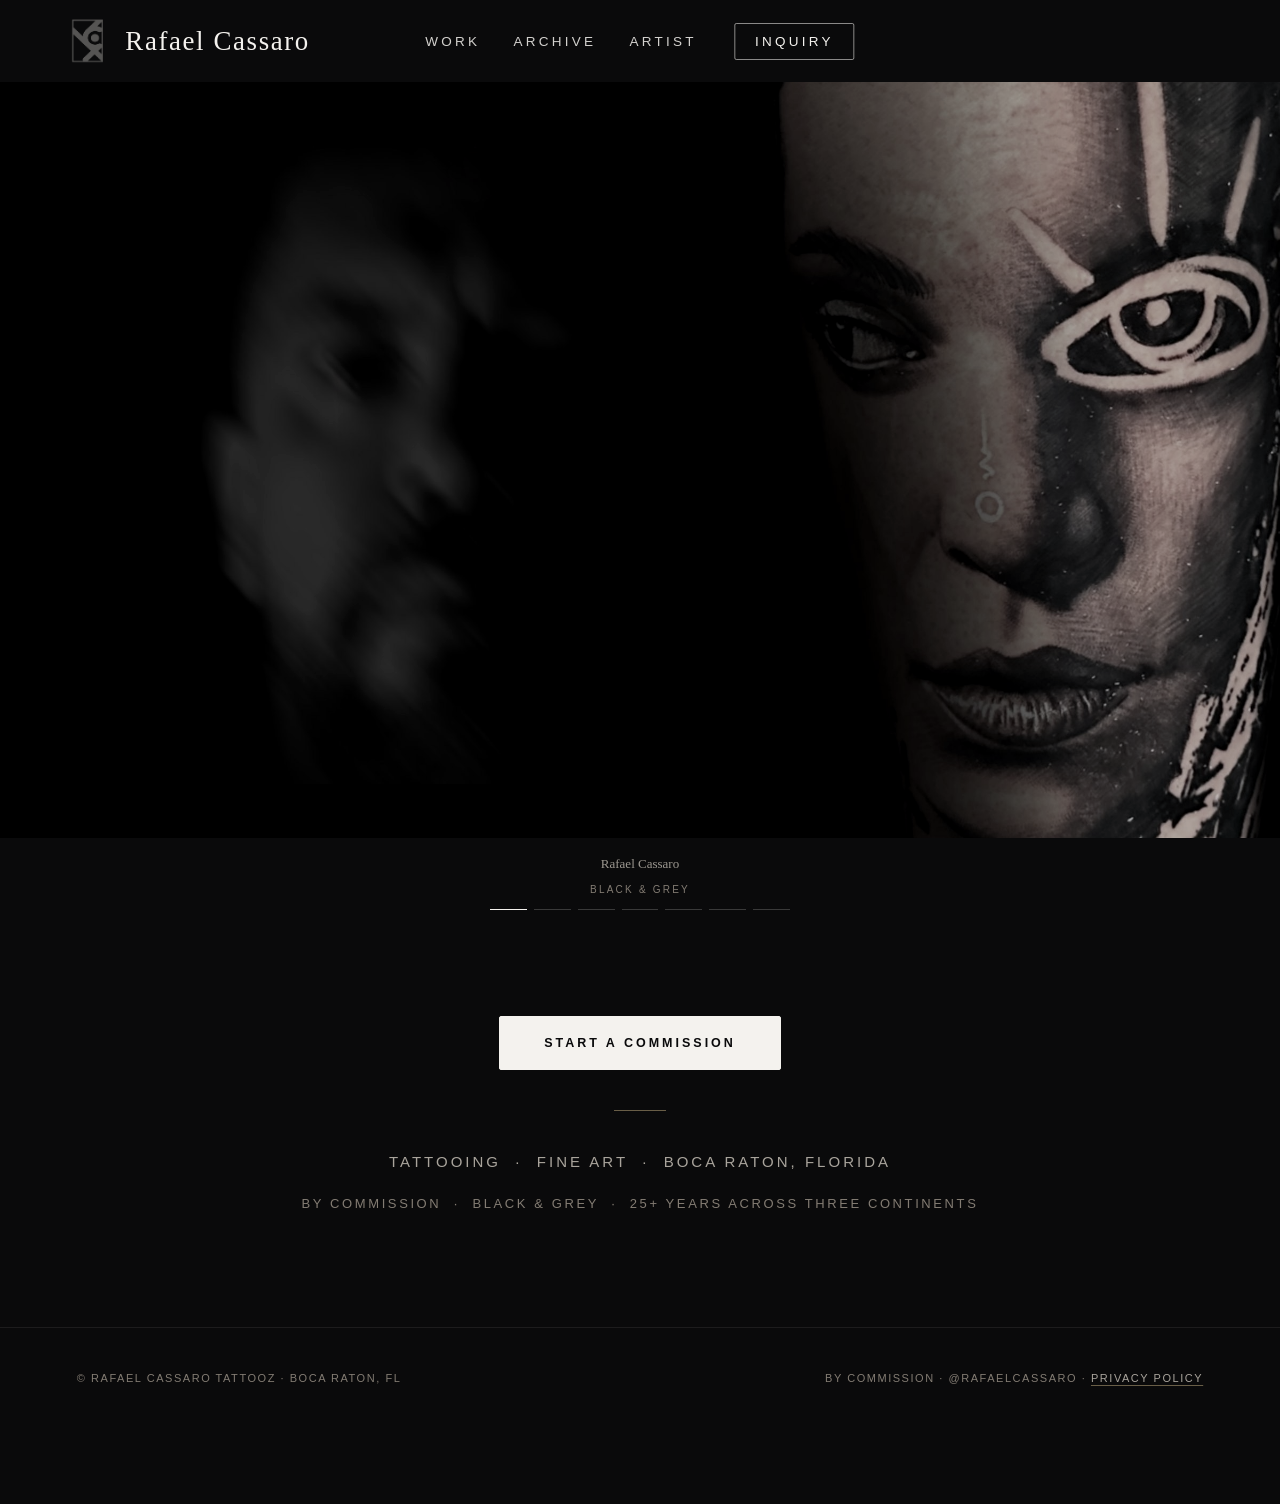
==== commit 7481a75a: "v4: carrossel abaixo da linha de links, nome ao lado do logo, nome gigante removido Tres ajustes ped" ====
--- a/index.html
+++ b/index.html
@@ -40,7 +40,7 @@
 </head>
 <body class="page" id="top">
   <header class="hdr">
-    <a class="brand" href="./" aria-label="Rafael Cassaro — home"><img src="assets/logo.png" width="420" height="420" alt="Rafael Cassaro"></a>
+    <a class="brand" href="./" aria-label="Rafael Cassaro — home"><img src="assets/logo.png" width="420" height="420" alt=""><span class="brand__name">Rafael Cassaro</span></a>
     <nav class="nav" aria-label="Main">
       <a href="work/">Work</a>
       <a href="archive/">Archive</a>
@@ -113,9 +113,8 @@
        as provas foram pra pagina ARTIST, e o caminho pras outras paginas
        e o menu. -->
   <section class="ident">
-    <h1 class="ident__name">RAFAEL CASSARO</h1>
     <div class="rule"></div>
-    <p class="ident__line">Tattooing &nbsp;&middot;&nbsp; Fine Art &nbsp;&middot;&nbsp; Boca Raton, Florida</p>
+    <h1 class="ident__line ident__line--h1">Tattooing &nbsp;&middot;&nbsp; Fine Art &nbsp;&middot;&nbsp; Boca Raton, Florida</h1>
     <p class="ident__line">By commission &nbsp;&middot;&nbsp; Black &amp; grey &nbsp;&middot;&nbsp; 25+ years across three continents</p>
   </section>
 
--- a/assets/site.css
+++ b/assets/site.css
@@ -530,3 +530,165 @@
 /* a legenda agora e UMA so e vive entre o quadro e o fio, em fluxo normal */
 .car .car__cap{position:static;padding:16px 2px 0;min-height:2.6em}
 .car__track{margin-top:14px}
+
+/* ==========================================================================
+   v3 — CENTRALIZAR TUDO + TEXTO EM LARGURA CHEIA (ordem do Rafael, 04/10)
+   "gosto mais da ideia de se ter tudo centralizado nao de um lado apenas"
+   "pode ser justificado nao somente um texto espremido de um lado e tudo
+    preto do outro, vc diminui verticalmente se ajustar todo o texto
+    horizontalmente"
+   O texto deixa de viver numa coluna estreita a esquerda. Ocupa a largura,
+   o que encurta a pagina na vertical, e os blocos ficam centrados.
+   ========================================================================== */
+
+/* ---------- cabecalho de pagina interna, centralizado ---------- */
+.phead{text-align:center}
+.phead__t{max-width:22ch;margin-left:auto;margin-right:auto}
+.phead__sub{margin-left:auto;margin-right:auto;max-width:62ch}
+.phead .rule{margin-left:auto;margin-right:auto}
+
+/* ---------- titulos de secao, centralizados ---------- */
+.sec__eyebrow,.sec__title,.comm__lede,.comm__terms,.comm__epi,.scale__note,.inq__lead{
+  text-align:center;margin-left:auto;margin-right:auto}
+.sec__title{max-width:24ch}
+.comm__lede,.comm__terms,.scale__note{max-width:70ch}
+.comm__epi{max-width:30ch}
+.arch__credit{text-align:center}
+
+/* ---------- ARTIST: texto na largura da pagina, justificado ----------
+   Antes: coluna de 62ch encostada a esquerda, com metade da tela preta ao
+   lado e a pagina esticando pra baixo. Agora o texto usa a largura util,
+   em duas colunas no desktop (linha longa demais cansa a leitura), e a
+   pagina encurta na vertical, que era exatamente o pedido. */
+.aprose{max-width:none;text-align:justify;hyphens:auto;-webkit-hyphens:auto}
+.aprose p{max-width:none}
+@media(min-width:900px){
+  .aprose{column-count:2;column-gap:clamp(34px,4vw,64px)}
+  .aprose h3{column-span:all;text-align:center;margin-top:2.6rem}
+  .aprose h3:first-child{margin-top:0}
+  .apull{column-span:all}
+}
+/* a citacao vira peca centrada, nao mais um bloco colado na margem esquerda */
+.apull{text-align:center;max-width:34ch;margin-left:auto;margin-right:auto;
+  padding:clamp(18px,3vw,26px) 0 0;border-left:0;border-top:1px solid var(--gold-fio)}
+.aportrait{display:flex;justify-content:center}
+.aportrait figure{max-width:460px}
+.aportrait figcaption{text-align:center}
+.auth__lead{text-align:center}
+
+/* ---------- INQUIRY: formulario em primeiro plano, largura cheia ----------
+   "inquiry pode vir com formulario em primeiro plano e todo texto e
+    descricao logo abaixo em wide tambem completando toda a tela" */
+.fwrap{max-width:860px;margin:0 auto}
+.fwrap .form__step{text-align:center}
+.inq__contact{align-items:center}
+.notes{max-width:none}
+.scale{max-width:none}
+.forms2{margin-left:auto;margin-right:auto}
+/* no desktop o formulario respira em duas colunas de campos */
+@media(min-width:760px){
+  .fgrid{grid-template-columns:1fr 1fr}
+}
+
+/* ==========================================================================
+   v4 — CARROSSEL DE LADO A LADO (ordem do Rafael, 04/10)
+   "o carrossel na pagina inicial deve ser de lado a lado sem linhas
+    delimitando o retangulo em si - e as imagens podem preencher todo o
+    retangulo mesmo que a tattoo fique somente em zoom"
+   Supera a versao contida: volta a sangrar ate as bordas, sem moldura, e
+   as imagens voltam a COVER. O recorte passa a ser autorizado AQUI, no
+   carrossel: ele disse textualmente que a peca pode aparecer so em zoom.
+   ========================================================================== */
+.car{max-width:none;padding:0;margin:0}
+.car--first{padding-top:0}
+.car__stage{border:0;background:#0d0d0e}
+/* COVER de volta: a imagem preenche o retangulo inteiro, com recorte. */
+.car__img{object-fit:cover;object-position:center}
+/* sem a moldura, legenda e fio precisam da propria margem lateral */
+.car .car__cap{padding:18px clamp(22px,6vw,64px) 0}
+.car__track{max-width:300px;margin:14px auto clamp(10px,2vw,16px)}
+/* o header e absoluto e agora flutua SOBRE a imagem sangrada: o veu no topo
+   devolve leitura ao menu sem escurecer a peca inteira */
+.car::before{content:"";position:absolute;top:0;left:0;right:0;height:140px;z-index:5;
+  pointer-events:none;background:linear-gradient(180deg,rgba(10,10,11,.72) 0%,rgba(10,10,11,0) 100%)}
+.car{position:relative}
+@media(min-width:821px){.car__stage{height:min(84vh,860px)}}
+@media(max-width:820px){.car__stage{aspect-ratio:3/4}}
+
+/* ==========================================================================
+   v5 — MENU CENTRALIZADO E DESTACADO (ordem do Rafael, 04/10)
+   "os links em cima podem ser mais destacados e centralizados"
+   A nav sai do canto direito e vai pro CENTRO da tela, com letra maior e
+   contraste cheio. O logo fica a esquerda, sem disputar o centro.
+   ========================================================================== */
+@media(min-width:821px){
+  .hdr{position:absolute;justify-content:flex-start}
+  .nav{position:absolute;left:50%;transform:translateX(-50%);
+       align-items:center;gap:clamp(22px,2.6vw,40px)}
+  .nav a{font-size:13.5px;letter-spacing:.24em;color:var(--ink);opacity:.86;
+         transition:opacity .25s,color .25s}
+  .nav a:hover,.nav a:focus-visible{opacity:1}
+  .nav a.pri{opacity:1;border-color:rgba(244,242,238,.55);padding:10px 20px;margin-left:4px}
+}
+/* o formulario deixa de dividir a linha com o texto: empilha e centraliza */
+.inq--stack{grid-template-columns:1fr;gap:clamp(26px,4vw,40px);justify-items:center;text-align:center}
+.inq--stack > div{width:100%;max-width:860px}
+.inq--stack .inq__contact{flex-direction:row;justify-content:center;flex-wrap:wrap;gap:26px}
+/* campos alinhados a esquerda dentro do bloco centrado: formulario se le melhor assim */
+.inq--stack .field{text-align:left}
+/* retrato maior e legenda numa linha so: estava miudo no meio de muito preto */
+.aportrait figure{max-width:560px}
+.aportrait figcaption{text-wrap:balance;line-height:1.9}
+
+/* ==========================================================================
+   v6 — RESPIRO: fechar vaos e alinhar larguras
+   O formulario estava mais estreito que as secoes abaixo dele, e sobrava
+   preto demais entre os blocos. "completando toda a tela" vale pro
+   formulario tambem, nao so pro texto.
+   ========================================================================== */
+.fwrap{max-width:1080px}
+.inq--stack > div{max-width:1080px}
+.inq__lead{max-width:60ch}
+/* o formulario acompanha a largura das secoes de baixo */
+@media(min-width:900px){
+  .fgrid{gap:18px 26px}
+  .field textarea{min-height:150px}
+}
+/* vaos: o carrossel entrega direto no CTA, sem campo de futebol no meio */
+.ctaonly{padding-top:clamp(30px,4.5vw,52px)}
+.ident{padding-top:clamp(28px,4.5vw,54px)}
+#submit{padding-top:clamp(26px,4vw,44px)}
+.phead--tight{padding-bottom:clamp(14px,2.5vw,24px)}
+
+/* ==========================================================================
+   v7 — HEADER EM FLUXO + NOME AO LADO DO LOGO (ordem do Rafael, 05/10)
+   "na linha onde ficam os links - quero que o retangulo com o carrossel de
+    fotos fique abaixo da linha de links"
+   "onde tem meu logo meu nome deve vir logo ao lado do logo seguindo mesmo
+    padrao de tamanho do logo ou seja balanceando logo e nome"
+   "remover o nome gigante que esta abaixo desse carrossel"
+   ========================================================================== */
+
+/* o header deixa de flutuar SOBRE a imagem e passa a ocupar a propria linha.
+   Com isso o carrossel comeca abaixo dele, que era o pedido. */
+.hdr{position:relative;background:var(--ground);padding-top:18px;padding-bottom:18px}
+.nav a{text-shadow:none}
+/* o veu que existia so pra dar leitura ao menu sobre a foto perde a funcao */
+.car::before{display:none}
+
+/* marca = logo + nome, lado a lado e em peso equivalente */
+.brand{gap:clamp(10px,1.2vw,16px)}
+.brand__name{font-family:var(--serif);font-weight:400;color:var(--ink);
+  font-size:clamp(19px,2.1vw,27px);line-height:1;letter-spacing:.06em;white-space:nowrap}
+@media(max-width:820px){.brand__name{font-size:18px;letter-spacing:.04em}}
+@media(max-width:380px){.brand__name{font-size:16px}}
+
+/* sem o header flutuante, as paginas internas nao precisam mais reservar a
+   faixa de topo que existia pra ele */
+.phead{padding-top:clamp(40px,6vw,76px)}
+
+/* a identidade da home perde o nome gigante e vira a assinatura embaixo */
+.ident{padding-top:clamp(22px,3.5vw,40px)}
+.ident__line--h1{font-family:var(--sans);font-weight:300;font-size:clamp(12.5px,1.5vw,15px);
+  letter-spacing:.2em;text-transform:uppercase;color:var(--ink-dim);line-height:2}
+.ident .rule{margin-top:0}
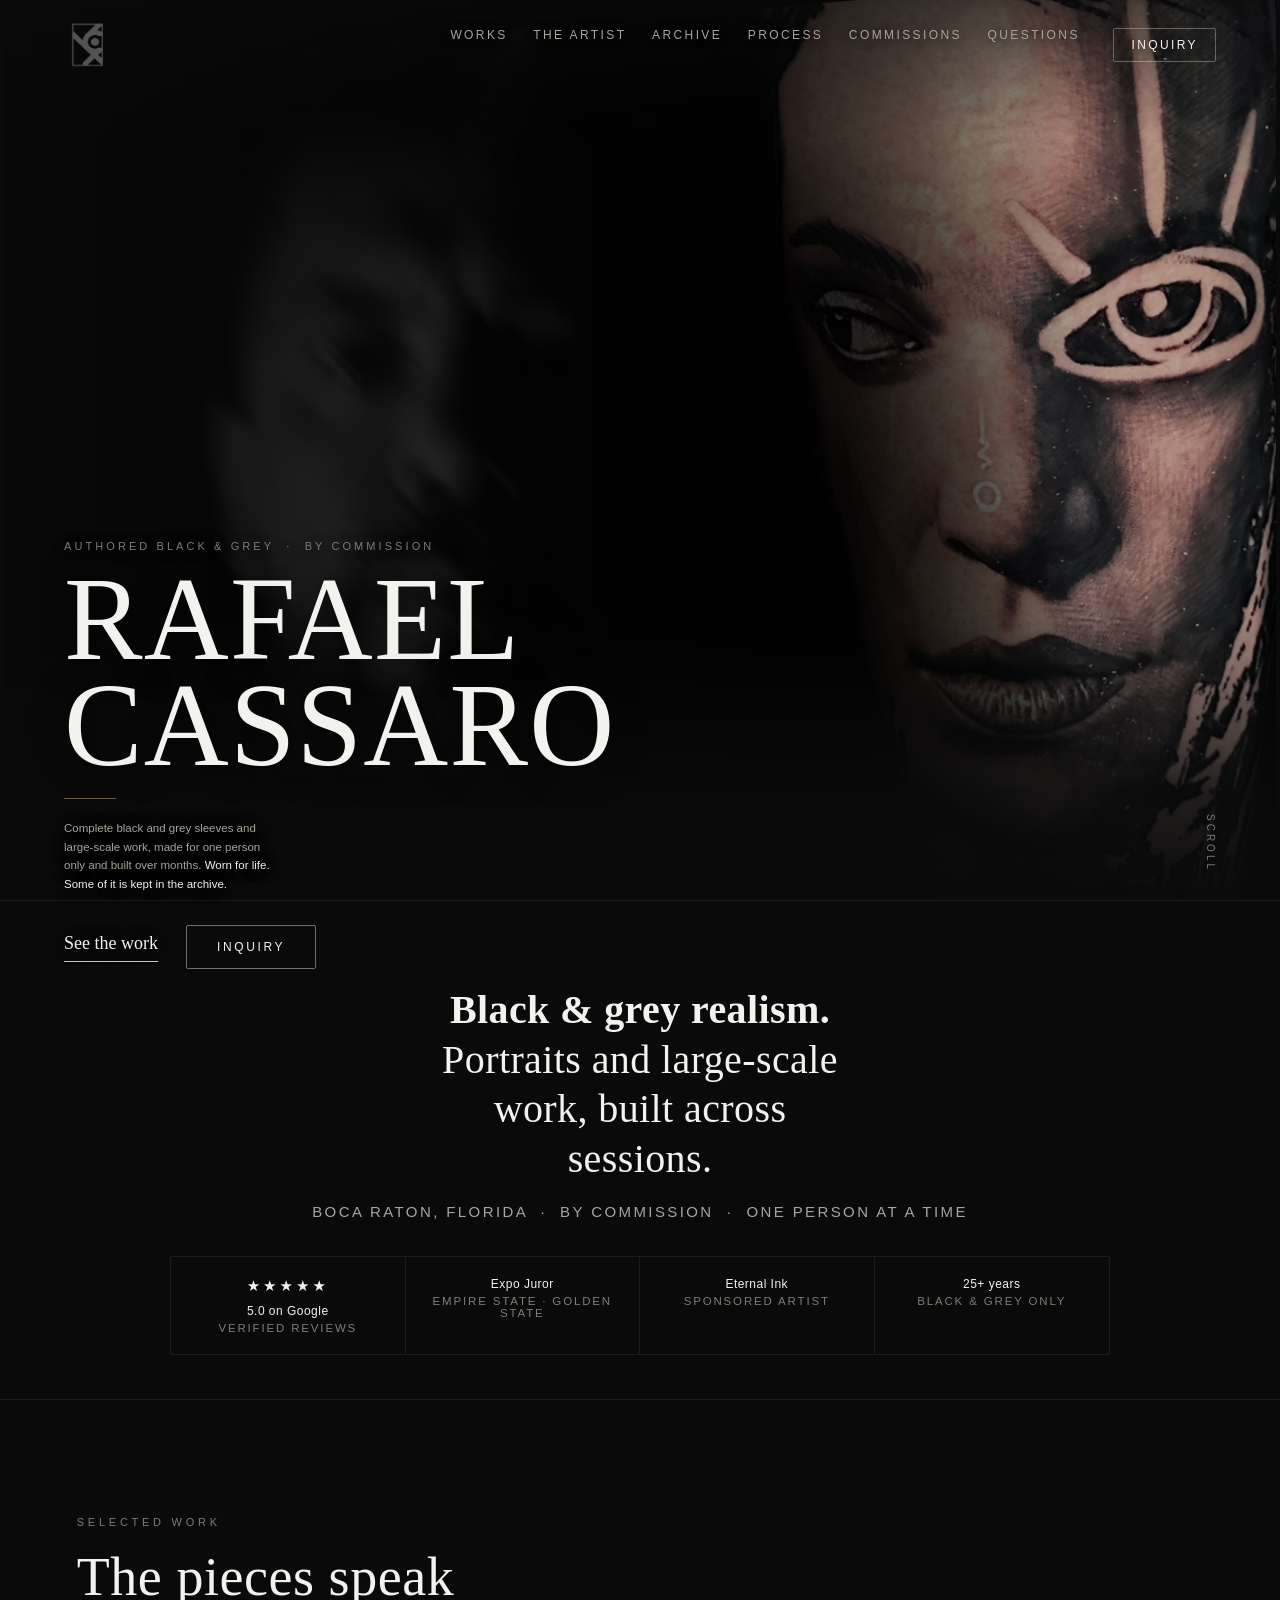
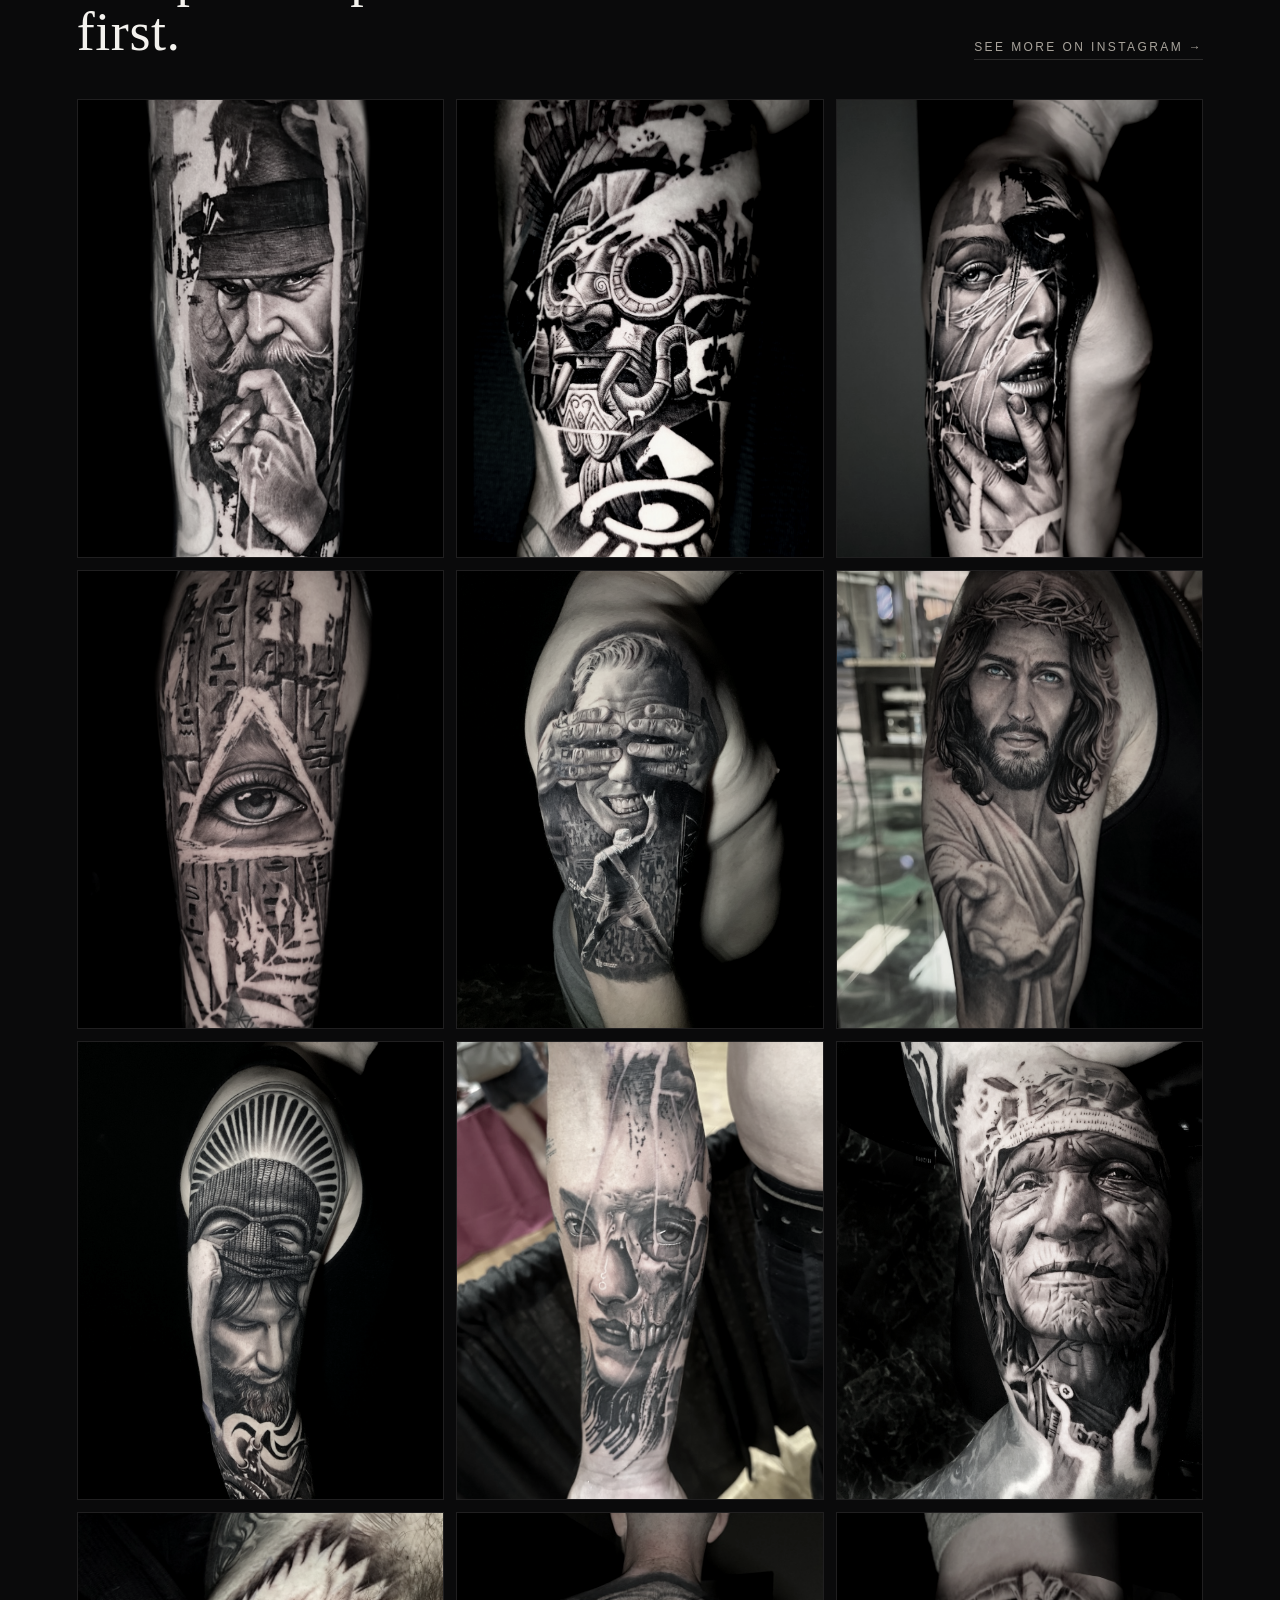
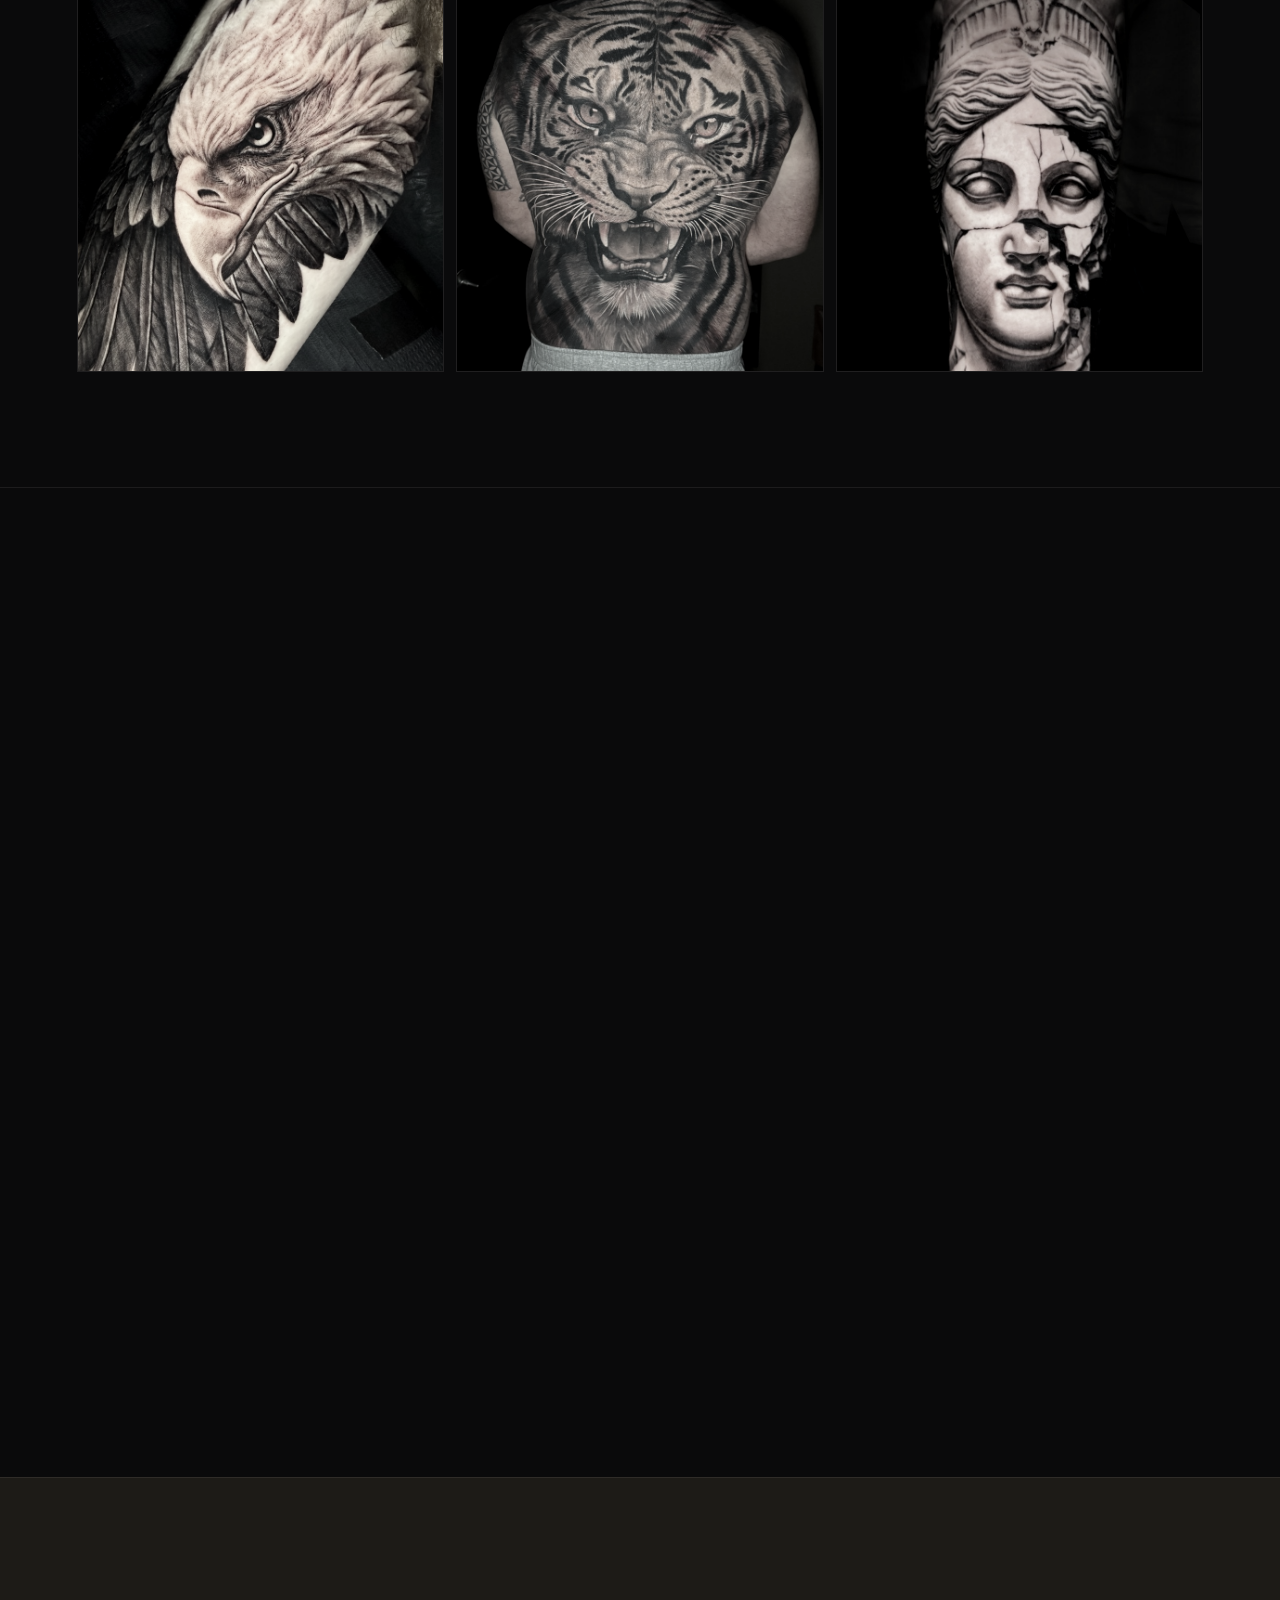
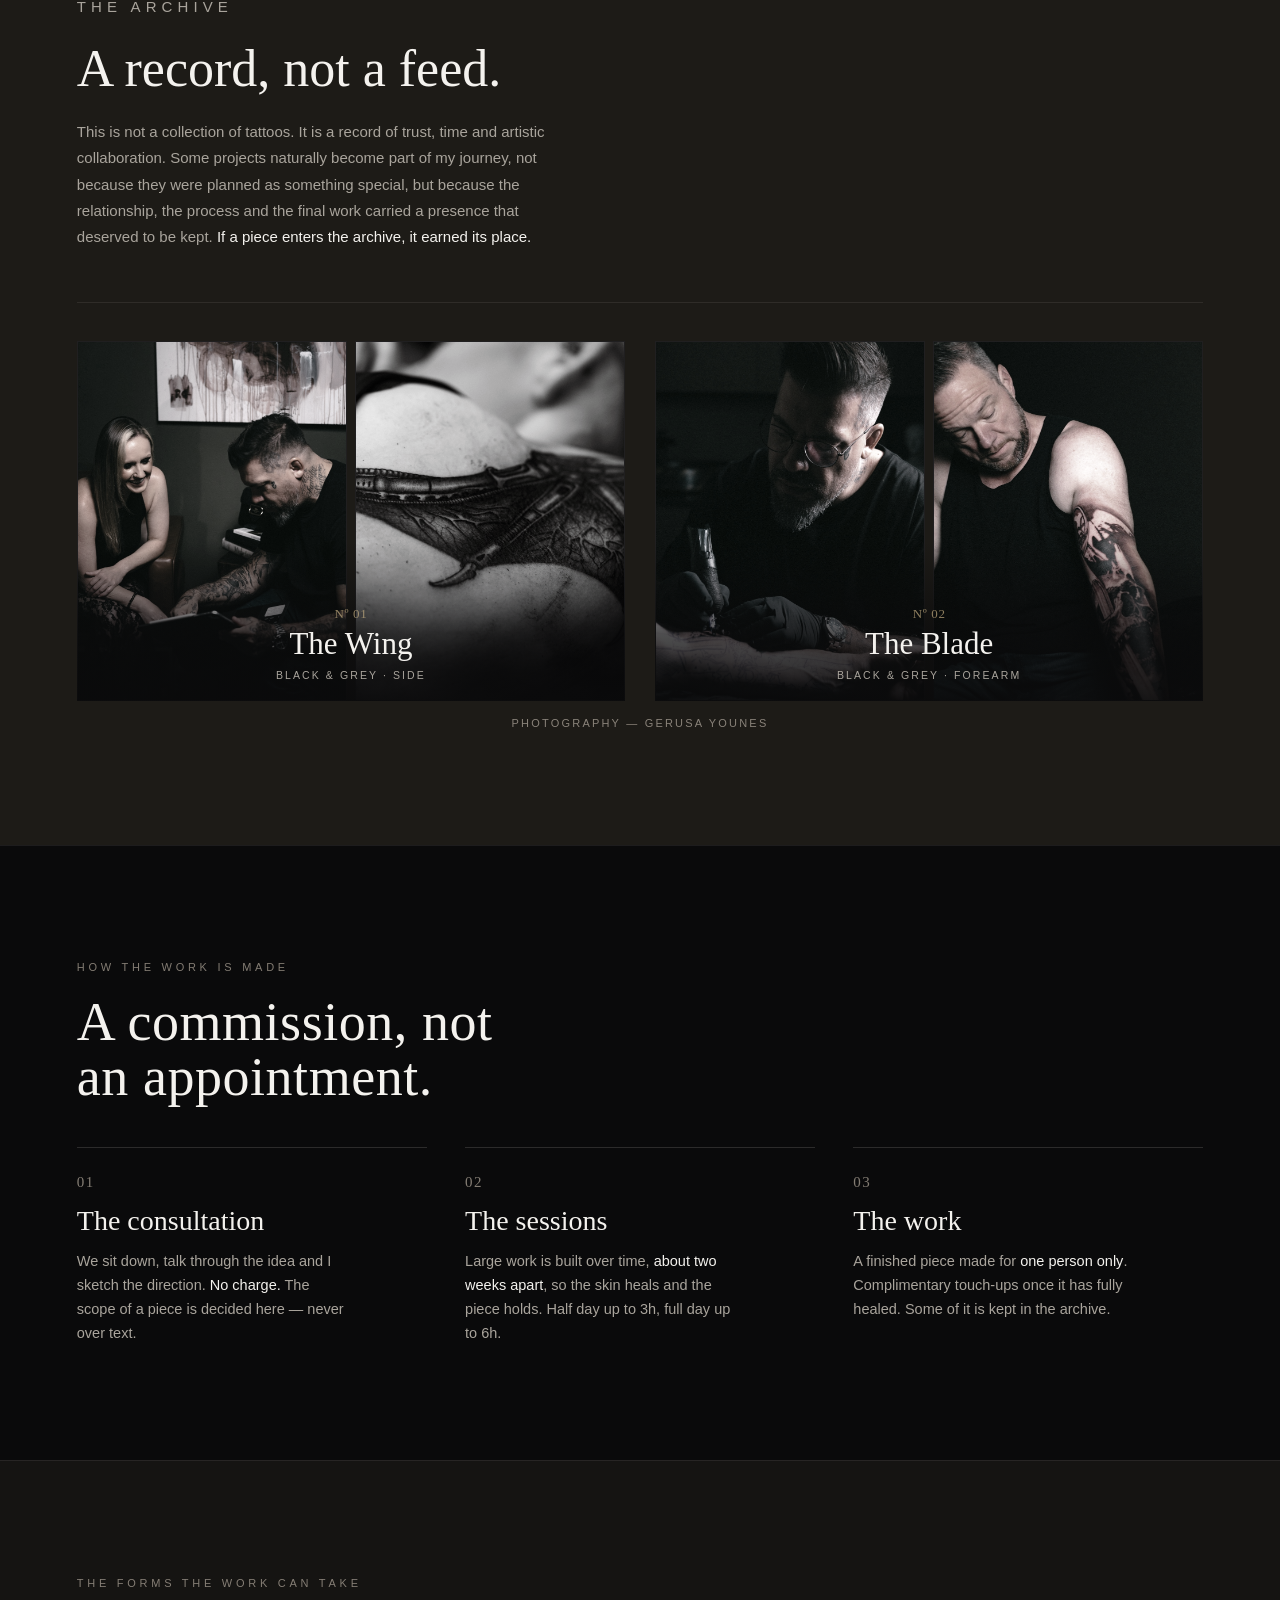
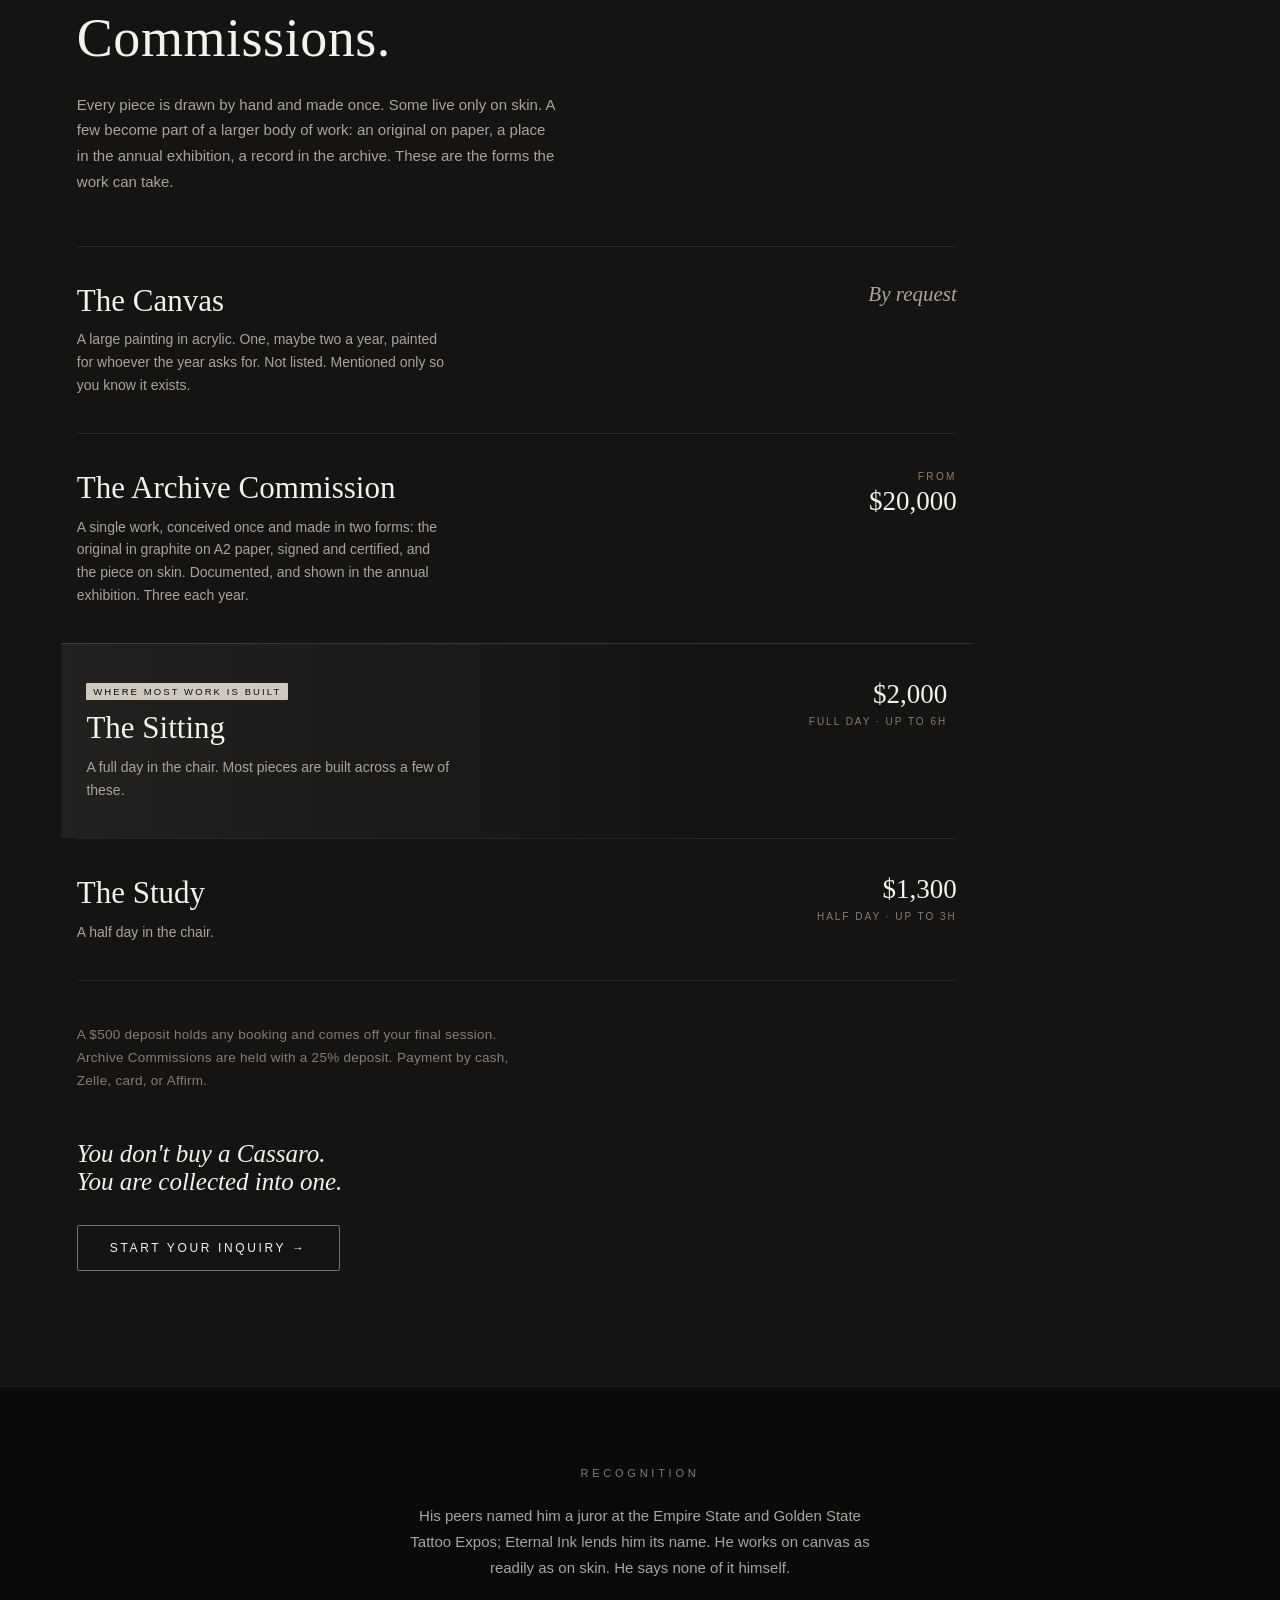
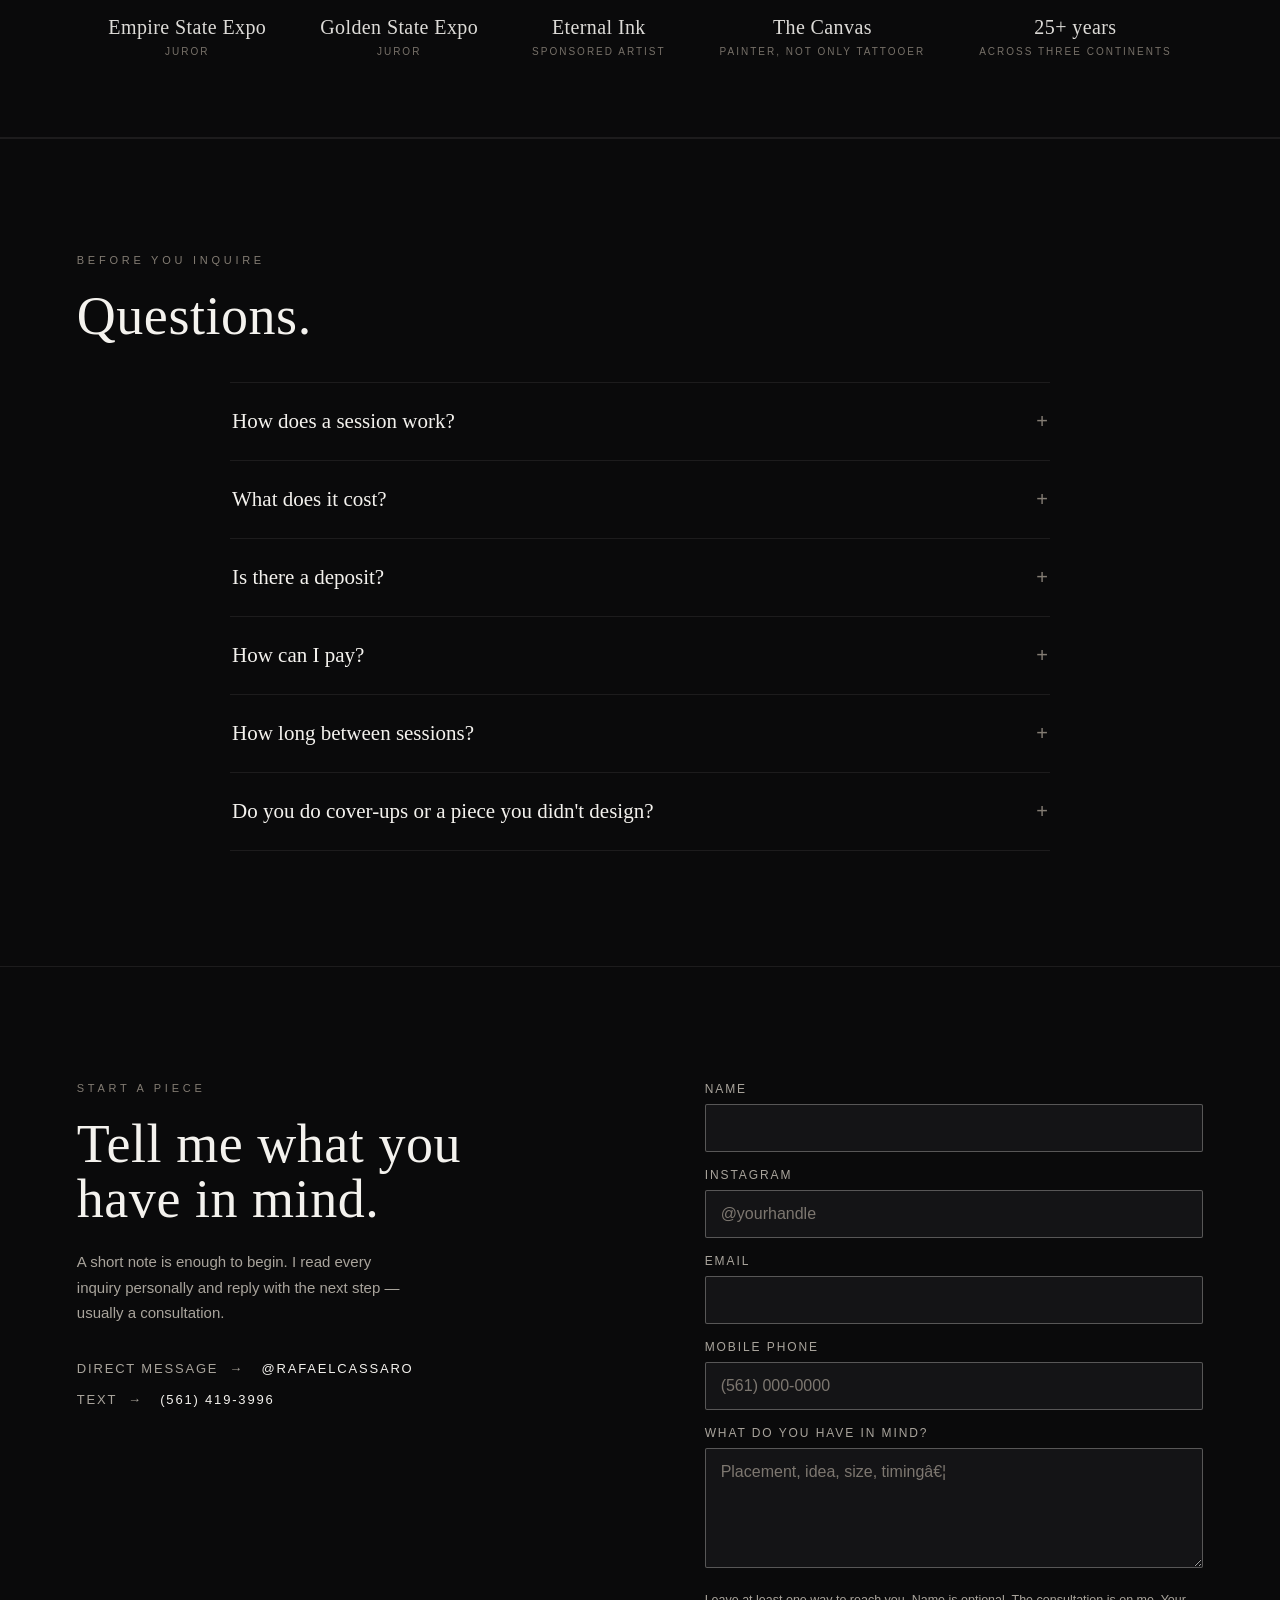
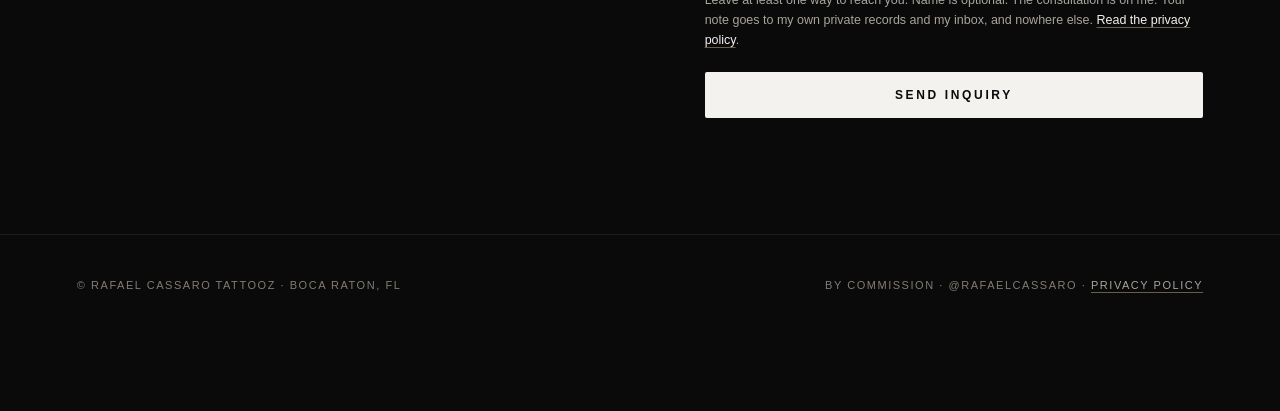
==== commit f24c298a: "reverte o modelo novo do ar; site volta ao anterior mantendo o GTM" ====
--- a/index.html
+++ b/index.html
@@ -1,9 +1,10 @@
 <!doctype html><html lang="en"><head>
-<meta charset="utf-8"><meta name="viewport" content="width=device-width, initial-scale=1">
-<!-- Google tag (gtag.js) — GA4 Rafael Cassaro Tattooz -->
+<!-- Google tag (gtag.js) — GA4 Rafael Cassaro Tattooz (mesma propriedade do site ao vivo) -->
 <script async src="https://www.googletagmanager.com/gtag/js?id=G-P8E5WEGMQY"></script>
 <script>window.dataLayer=window.dataLayer||[];function gtag(){dataLayer.push(arguments);}gtag('js',new Date());gtag('config','G-P8E5WEGMQY');</script>
-<!-- Meta Pixel — dataset do BM 02 (557027395941876), o mesmo BM das contas em USD. -->
+<!-- Meta Pixel — 2026-09-10. Dataset do BM 02 (557027395941876), o mesmo BM das contas
+     de anuncio em USD que rodam de verdade. O pixel antigo (BM 01) ficou pra tras no site
+     da agencia e parou de disparar em 11/jul. Meta nao move dataset entre BMs. -->
 <script>!function(f,b,e,v,n,t,s){if(f.fbq)return;n=f.fbq=function(){n.callMethod?
 n.callMethod.apply(n,arguments):n.queue.push(arguments)};if(!f._fbq)f._fbq=n;
 n.push=n;n.loaded=!0;n.version='2.0';n.queue=[];t=b.createElement(e);t.async=!0;
@@ -12,6 +13,14 @@
 fbq('init','3471288283157644');fbq('track','PageView');</script>
 <noscript><img height="1" width="1" style="display:none" alt="" src="https://www.facebook.com/tr?id=3471288283157644&ev=PageView&noscript=1"></noscript>
 <!-- fim do Meta Pixel -->
+<!-- Google Tag Manager -->
+<script>(function(w,d,s,l,i){w[l]=w[l]||[];w[l].push({'gtm.start':
+new Date().getTime(),event:'gtm.js'});var f=d.getElementsByTagName(s)[0],
+j=d.createElement(s),dl=l!='dataLayer'?'&l='+l:'';j.async=true;j.src=
+'https://www.googletagmanager.com/gtm.js?id='+i+dl;f.parentNode.insertBefore(j,f);
+})(window,document,'script','dataLayer','GTM-P5TXTNWN');</script>
+<!-- End Google Tag Manager -->
+<meta charset="utf-8"><meta name="viewport" content="width=device-width, initial-scale=1">
 <title>Rafael Cassaro &mdash; Authored Black &amp; Grey Tattoo &middot; Boca Raton, FL</title>
 <meta name="description" content="Complete black and grey sleeves and large-scale, authored tattoo in Boca Raton, Florida. By commission, built over months. 5.0 on Google. Eternal Ink artist.">
 <link rel="canonical" href="https://rafaelcassaro.com/">
@@ -23,7 +32,7 @@
 <meta property="og:site_name" content="Rafael Cassaro Tattooz">
 <meta property="og:locale" content="en_US">
 <meta property="og:title" content="Rafael Cassaro &mdash; Authored Black &amp; Grey Tattoo &middot; Boca Raton, FL">
-<meta property="og:description" content="Complete black and grey sleeves and large-scale, authored tattoo in Boca Raton, Florida. By commission, built over months. 5.0 on Google. Eternal Ink artist.">
+<meta property="og:description" content="Complete black and grey sleeves and large-scale, authored tattoo in Boca Raton, Florida. By commission, built over months.">
 <meta property="og:url" content="https://rafaelcassaro.com/">
 <meta property="og:image" content="https://rafaelcassaro.com/assets/og-cover.jpg">
 <meta property="og:image:width" content="1200">
@@ -31,103 +40,960 @@
 <meta property="og:image:alt" content="Three black and grey tattoos by Rafael Cassaro">
 <meta name="twitter:card" content="summary_large_image">
 <meta name="twitter:title" content="Rafael Cassaro &mdash; Authored Black &amp; Grey Tattoo &middot; Boca Raton, FL">
-<meta name="twitter:description" content="Complete black and grey sleeves and large-scale, authored tattoo in Boca Raton, Florida. By commission, built over months. 5.0 on Google. Eternal Ink artist.">
+<meta name="twitter:description" content="Complete black and grey sleeves and large-scale, authored tattoo in Boca Raton, Florida. By commission, built over months.">
 <meta name="twitter:image" content="https://rafaelcassaro.com/assets/og-cover.jpg">
 <script type="application/ld+json">{"@context": "https://schema.org", "@type": "TattooParlor", "name": "Rafael Cassaro Tattooz", "alternateName": "Rafael Cassaro", "url": "https://rafaelcassaro.com/", "image": "https://rafaelcassaro.com/assets/og-cover.jpg", "telephone": "+1-561-419-3996", "priceRange": "$$$", "description": "Authored black and grey tattoo in Boca Raton, Florida. Complete sleeves and large-scale work, by commission.", "address": {"@type": "PostalAddress", "addressLocality": "Boca Raton", "addressRegion": "FL", "addressCountry": "US"}, "areaServed": "Boca Raton, Florida", "founder": {"@type": "Person", "name": "Rafael Cassaro", "jobTitle": "Tattoo artist"}, "sameAs": ["https://instagram.com/rafaelcassaro"]}</script>
 <script type="application/ld+json">{"@context": "https://schema.org", "@type": "Service", "name": "Custom Tattoo Commissions", "serviceType": "Custom Tattoo", "areaServed": {"@type": "City", "name": "Boca Raton, Florida"}, "provider": {"@type": "TattooParlor", "name": "Rafael Cassaro Tattooz", "telephone": "+1-561-419-3996", "url": "https://rafaelcassaro.com/"}, "offers": [{"@type": "Offer", "name": "Half-day session (up to 3 hours)", "priceSpecification": {"@type": "PriceSpecification", "price": "1300", "priceCurrency": "USD"}}, {"@type": "Offer", "name": "Full-day session (up to 6 hours)", "priceSpecification": {"@type": "PriceSpecification", "price": "2000", "priceCurrency": "USD"}}, {"@type": "Offer", "name": "The Archive Commission", "priceSpecification": {"@type": "PriceSpecification", "minPrice": "20000", "priceCurrency": "USD"}}]}</script>
-<link rel="stylesheet" href="assets/site.css">
-<script>document.documentElement.className+=' js';</script>
+<!-- ============================================================
+     RAFAEL CASSARO TATTOOZ — HOME v2 (ESQUELETO / WIREFRAME)
+     Autor: Victor (Full Stack) · 2026-07-27
+     ------------------------------------------------------------
+     NOTA INTERNA (PT-BR):
+     Este eh o ESBOCO da home v2, focado em resolver o problema de
+     dados do GA4 (jul/2026): ~112 visitas em 2 semanas, mas tempo
+     medio de engajamento = 12 SEGUNDOS. A pessoa entra e sai antes
+     de rolar. O norte aqui e SEGURAR nos primeiros segundos e
+     converter em contato (Inquiry / Text / DM).
+
+     - HERO: TRAVADO. Reaproveitado verbatim da home aprovada
+       (logo + imagem Untitled_Artwork.jpg, cor original, fade forte,
+       fontes Didot+Helvetica, ancoragem no queixo). NAO redesenhar.
+     - Tudo abaixo do hero e NOVO (estrutura anti-12s).
+     - Paleta: PRETO / CINZA / BRANCO. Sem dourado.
+     - Works = placeholders marcados (feed real: raw/WEBSITE/PORTIFOLIO).
+     - Copy publica em INGLES (mercado US).
+     ============================================================ -->
+<style>
+:root{
+  --ground:#0a0a0b;--ink:#f4f2ee;--ink-dim:#a9a49c;--ink-faint:#837c73;
+  --line:rgba(244,242,238,.14);--line-soft:rgba(244,242,238,.08);--accent:#cfc9c0;
+  /* OURO (ordem do Rafael 2026-09-11, revoga a regra antiga de "sem dourado").
+     Superficie pequena so: fio, borda, rotulo do arquivo. Nunca em bloco.
+     50% = 3,11:1, serve pra fio. 65% = 4,52:1, passa AA e serve pra texto. */
+  --gold:#c8b184;--gold-fio:rgba(200,177,132,.5);--gold-texto:rgba(200,177,132,.65);
+  /* bandas de setor: o MESMO ouro diluido no preto, vira preto quente, nao cor */
+  --banda:#151412;--banda-forte:#1d1b17;
+  --serif:"Didot","Hoefler Text","Bodoni 72","Bodoni MT",Georgia,"Times New Roman",serif;
+  --sans:"Neue Haas Grotesk Display","Helvetica Neue",Helvetica,Arial,system-ui,sans-serif;
+}
+*{box-sizing:border-box;margin:0;padding:0}
+html,body{height:auto!important;min-height:100%;overflow-x:hidden!important}
+html{scroll-behavior:smooth}
+.page{background:var(--ground);color:var(--ink);font-family:var(--sans);-webkit-font-smoothing:antialiased;min-height:100vh;overflow-x:hidden;position:relative}
+.label{font-size:11px;letter-spacing:.28em;text-transform:uppercase;color:var(--ink-faint);font-weight:400}
+.eyebrow{margin-bottom:22px}
+a{color:inherit;text-decoration:none}
+a:focus-visible,button:focus-visible,summary:focus-visible{outline:1px solid var(--accent);outline-offset:4px}
+
+/* ---------- header / nav ---------- */
+.hdr{display:flex;align-items:center;justify-content:space-between;padding:22px clamp(20px,5vw,64px);position:absolute;top:0;left:0;right:0;z-index:30}
+.brand{display:flex;align-items:center}
+.brand img{height:46px;width:auto;display:block;opacity:.32}
+.nav{display:flex;gap:clamp(18px,2vw,30px)}
+.nav a{font-size:12px;letter-spacing:.2em;text-transform:uppercase;color:var(--ink-dim);transition:color .25s;text-shadow:0 1px 10px rgba(0,0,0,.6)}
+.nav a:hover{color:var(--ink)}
+.nav a[href="#inquiry"]{color:var(--ink);border:1px solid rgba(244,242,238,.32);border-radius:2px;
+  padding:9px 17px;margin-left:8px;transition:background .3s,border-color .3s,color .3s}
+.nav a[href="#inquiry"]:hover,.nav a[href="#inquiry"]:focus-visible{background:var(--ink);color:#0a0a0b;border-color:var(--ink)}
+@media(max-width:820px){.nav{display:none}.brand img{height:40px}}
+
+/* ---------- HERO (TRAVADO — reaproveitado da home aprovada) ---------- */
+.hero{position:relative;z-index:2;overflow:hidden;background:var(--ground)}
+.hero__media{position:relative}
+.hero__img{display:block;width:100%;height:auto}
+.hero__scrim{position:absolute;inset:0;z-index:2;pointer-events:none;background:
+  linear-gradient(90deg,rgba(10,10,11,.80) 0%,rgba(10,10,11,.46) 24%,rgba(10,10,11,.12) 46%,transparent 62%),
+  linear-gradient(0deg,var(--ground) 0%,rgba(10,10,11,.86) 12%,rgba(10,10,11,.42) 22%,rgba(10,10,11,0) 32%),
+  linear-gradient(180deg,rgba(10,10,11,.60) 0%,rgba(10,10,11,0) 15%)}
+.intro{position:absolute;top:57%;bottom:auto;left:0;transform:none;max-width:46%;padding:0 clamp(20px,5vw,64px);z-index:3}
+.h1{font-family:var(--serif);font-weight:400;font-size:clamp(56px,9.2vw,200px);line-height:.9;letter-spacing:.01em;text-wrap:balance;text-shadow:0 2px 34px rgba(0,0,0,.72)}
+.rule{width:52px;height:1px;background:var(--gold-fio);margin:26px 0 24px;opacity:1}
+.thesis{max-width:34ch;font-size:clamp(15px,1.15vw,17px);line-height:1.62;color:var(--ink-dim);font-weight:300;text-shadow:0 1px 16px rgba(0,0,0,.7)}
+.thesis b{color:var(--ink);font-weight:400}
+.eyebrow.label{text-shadow:0 1px 12px rgba(0,0,0,.7)}
+.ctas{display:flex;align-items:center;gap:28px;margin-top:44px;flex-wrap:wrap}
+.cta-main{font-family:var(--serif);font-size:18px;padding-bottom:7px;border-bottom:1px solid var(--accent);transition:letter-spacing .3s;text-shadow:0 1px 16px rgba(0,0,0,.7)}
+.cta-main:hover{letter-spacing:.06em}
+/* PT: ACAO PRINCIPAL do site = pedir orcamento. Branco de alto contraste,
+   NUNCA ouro: ouro significa o arquivo, e a 50-69% ele tem MENOS contraste
+   que o branco, ou seja, destacaria menos justamente o que mais importa. */
+.cta-alt{font-size:12px;letter-spacing:.22em;text-transform:uppercase;color:var(--ink);
+  border:1px solid rgba(244,242,238,.42);border-radius:2px;padding:14px 30px;
+  transition:background .3s,border-color .3s,color .3s;text-shadow:none}
+.cta-alt:hover,.cta-alt:focus-visible{background:var(--ink);color:#0a0a0b;border-color:var(--ink)}
+.herometa{position:absolute;left:0;right:0;bottom:0;z-index:4;display:flex;align-items:center;justify-content:flex-end;padding:0 clamp(20px,5vw,64px) 28px;pointer-events:none}
+.scrollcue{writing-mode:vertical-rl;font-size:10px;letter-spacing:.3em;text-transform:uppercase;color:var(--ink-faint)}
+@media(min-width:821px){
+  .hero{height:auto;min-height:100svh;overflow:visible}
+  .hero__media{position:absolute;top:0;left:0;right:0;height:100svh}
+  .hero__img{width:100%;height:100%;object-fit:contain;object-position:center}.intro{top:var(--introTop,74vh);bottom:auto;max-width:58%}
+  .intro .eyebrow{margin-bottom:14px}.intro .rule{margin:20px 0 20px}.intro .thesis{margin-top:0}.intro .ctas{margin-top:32px}
+}
+/* PT: versao compacta do bloco do hero. NAO e media query de altura fixa (isso quebrava
+   em 1440x900): quem liga essa classe e o JS, medindo se o bloco cabe na primeira tela.
+   Assim vale pra qualquer notebook, qualquer zoom e qualquer tamanho de texto. */
+@media(min-width:821px){
+  .intro.compacto .h1{font-size:clamp(50px,7.2vw,112px)}
+  .intro.compacto .eyebrow{margin-bottom:8px}
+  .intro.compacto .rule{margin:11px 0 11px}
+  .intro.compacto .thesis{font-size:15px;line-height:1.5;max-width:40ch}
+  .intro.compacto .ctas{margin-top:16px;gap:22px}
+  .intro.compacto .cta-main{font-size:16px}
+}
+@media(max-width:820px){.hero{display:block}.hero__scrim{display:block}.intro{position:relative;top:auto;transform:none;max-width:none;margin-top:-7.5vw;padding:0 26px 56px;z-index:3}.herometa{display:none}}
+/* ===== HERO NO CELULAR — foto INTEIRA, texto POR CIMA do rosto velado =====
+   Medido na propria imagem: o rosto velado ocupa 15%-40% da largura e a TATUAGEM
+   comeca em 58%. Por isso o texto e limitado a 56%: cobre o rosto (liberado pelo
+   Rafael) e para antes da tatuagem. object-fit contain: nada recortado, nada esticado. */
+@media(max-width:820px){
+  .hero{position:relative}
+  .hero__media{height:auto;overflow:visible}
+  .hero__img{width:100%;height:auto;object-fit:contain;display:block}
+  /* escurecimento so na METADE ESQUERDA, pra dar leitura ao texto sem apagar a tatuagem */
+  .hero__scrim{background:
+    linear-gradient(90deg, rgba(10,10,11,.72) 0%, rgba(10,10,11,.55) 38%, rgba(10,10,11,0) 62%),
+    linear-gradient(180deg, rgba(10,10,11,0) 62%, rgba(10,10,11,.85) 88%, #0a0a0b 100%)}
+  /* sobe o bloco pra cima da imagem e trava a largura antes da tatuagem */
+  .intro{margin-top:-158px;max-width:56%;padding:0 0 56px 26px}
+  .intro .h1{font-size:9.4vw;line-height:.96}
+  .intro .eyebrow{font-size:9.5px;letter-spacing:.16em;margin-bottom:11px;line-height:1.7}
+  .intro .rule{margin:16px 0 14px}
+  /* a frase e os botoes voltam a largura cheia, ja estao fora da imagem */
+  .intro .thesis{max-width:none;width:calc(100vw - 52px)}
+  /* bloco invisivel que ocupa a faixa da tatuagem (58%->100%): o texto desvia dele
+     enquanto a foto existe e volta a largura cheia logo abaixo. Altura vem do JS. */
+  .intro .thesis .esquiva{float:right;width:44%;height:0}
+  /* ordem do Rafael (11/set): "ponha a palavra WORN na linha de baixo junto com todo
+     conjunto" — a frase em destaque comeca numa linha propria, inteira. */
+  .intro .thesis b{display:block;margin-top:.42em}
+  .intro .ctas{width:calc(100vw - 52px)}
+}
+
+/* ---------- shared section frame ---------- */
+.sec{padding:clamp(56px,9vw,120px) clamp(22px,6vw,96px);position:relative}
+.sec--line{border-top:1px solid var(--line-soft)}
+/* as duas salas diferentes do site: o arquivo e o investimento.
+   A banda clareia o fundo, entao o cinza fraco e o ouro precisam subir junto,
+   senao caem abaixo de 4,5:1 e a legibilidade regride. Valores calculados. */
+#archive{background:var(--banda-forte);--ink-faint:#8a837a;--gold-texto:rgba(200,177,132,.69)}
+#commissions{background:var(--banda);--ink-faint:#857e75;--gold-texto:rgba(200,177,132,.67)}
+.sec__eyebrow{font-size:11px;letter-spacing:.34em;text-transform:uppercase;color:var(--ink-faint);margin-bottom:1.4rem}
+.sec__title{font-family:var(--serif);font-weight:400;font-size:clamp(30px,4.6vw,54px);line-height:1.02;letter-spacing:.01em;max-width:16ch}
+/* O conteudo NASCE VISIVEL (corrigido 01/10/2026). O esconde-pra-animar vale so
+   quando o JS esta vivo e marcou o <html> com .js. Antes, a opacidade zero vinha
+   do CSS puro: se o script quebrasse, metade da pagina ficava invisivel e o
+   visitante via um site vazio. Conteudo nunca depende de JS pra existir. */
+.js .reveal{opacity:0;transform:translateY(18px);transition:opacity .7s ease,transform .7s ease}
+@media(prefers-reduced-motion:reduce){html{scroll-behavior:auto}.reveal{opacity:1!important;transform:none!important;transition:none!important}*{animation-duration:.01ms!important;transition-duration:.01ms!important}}
+.reveal.in{opacity:1;transform:none}
+
+/* ---------- HOOK BAND (anti-12s: quem + o que + onde, imediato) ---------- */
+.hook{text-align:center;padding:clamp(48px,7vw,84px) clamp(22px,6vw,64px) clamp(30px,4vw,44px)}
+.hook__stmt{font-family:var(--serif);font-weight:400;font-size:clamp(24px,3.6vw,40px);line-height:1.24;letter-spacing:.01em;max-width:22ch;margin:0 auto;color:var(--ink)}
+.hook__stmt b{color:var(--ink)}
+.hook__sub{margin-top:20px;font-size:clamp(13px,1.4vw,15px);letter-spacing:.16em;text-transform:uppercase;color:var(--ink-dim);font-weight:300}
+
+/* ---------- PROOF ROW (5-star + seals, logo perto do hook) ---------- */
+.proof{display:flex;flex-wrap:wrap;justify-content:center;align-items:stretch;gap:0;max-width:940px;margin:36px auto 0;border:1px solid var(--line-soft);border-radius:2px}
+.proof__cell{flex:1 1 200px;padding:20px 22px;text-align:center;border-right:1px solid var(--line-soft)}
+.proof__cell:last-child{border-right:0}
+.proof__star{font-size:15px;letter-spacing:3px;color:var(--ink)}
+.proof__k{margin-top:9px;font-size:12px;font-weight:500;letter-spacing:.04em;color:var(--ink)}
+.proof__s{margin-top:4px;font-size:11.5px;letter-spacing:.16em;text-transform:uppercase;color:var(--ink-faint)}
+@media(max-width:640px){.proof__cell{flex:1 1 50%;border-bottom:1px solid var(--line-soft)}.proof__cell:nth-child(odd){border-right:1px solid var(--line-soft)}.proof__cell:nth-child(even){border-right:0}}
+
+/* ---------- WORKS (arte forte cedo) ---------- */
+.works__head{display:flex;justify-content:space-between;align-items:flex-end;gap:24px;flex-wrap:wrap;margin-bottom:2.4rem}
+.works__link{font-size:12px;letter-spacing:.2em;text-transform:uppercase;color:var(--ink-dim);border-bottom:1px solid var(--line);padding-bottom:5px;transition:color .25s}
+.works__link:hover{color:var(--ink)}
+.grid{display:grid;grid-template-columns:repeat(3,1fr);gap:12px}
+@media(max-width:820px){.grid{grid-template-columns:repeat(2,1fr);gap:8px}}
+.tile{position:relative;aspect-ratio:4/5;overflow:hidden;background:#0d0d0e;border:1px solid var(--line-soft)}
+.tile__img{width:100%;height:100%;object-fit:cover;display:block;filter:grayscale(70%) contrast(1.04);transition:filter .5s ease,transform .5s ease}
+.tile:hover .tile__img{filter:grayscale(58%) contrast(1.09);transform:scale(1.03)}
+
+/* ---------- PROCESS (3 passos, justifica alto ticket) ---------- */
+.steps{display:grid;grid-template-columns:repeat(3,1fr);gap:clamp(20px,3vw,44px);margin-top:2.6rem}
+@media(max-width:820px){.steps{grid-template-columns:1fr;gap:0}}
+.step{padding-top:26px;border-top:1px solid var(--line)}
+@media(max-width:820px){.step{padding:26px 0}.step+.step{border-top:1px solid var(--line-soft)}}
+.step__n{font-family:var(--serif);font-size:15px;color:var(--ink-faint);letter-spacing:.1em}
+.step__t{font-family:var(--serif);font-size:clamp(21px,2.6vw,28px);margin:14px 0 12px;color:var(--ink);font-weight:400}
+.step__d{font-size:14.5px;line-height:1.66;color:var(--ink-dim);font-weight:300;max-width:34ch}
+.step__d b{color:var(--ink);font-weight:400}
+
+/* ---------- AUTHORITY BAND ---------- */
+.auth{text-align:center;padding:clamp(46px,7vw,80px) clamp(22px,6vw,64px);border-top:1px solid var(--line-soft);border-bottom:1px solid var(--line-soft)}
+.auth__lead{max-width:58ch;margin:1.5rem auto 0;font-size:15px;line-height:1.72;color:var(--ink-dim);font-weight:300}
+.auth__row{display:flex;flex-wrap:wrap;justify-content:center;align-items:center;gap:clamp(22px,4.5vw,54px);margin-top:2.2rem}
+.auth__item{font-family:var(--serif);font-size:clamp(15px,1.8vw,20px);color:var(--ink);letter-spacing:.02em;opacity:.9}
+.auth__item span{display:block;font-family:var(--sans);font-size:10px;letter-spacing:.2em;text-transform:uppercase;color:var(--ink-faint);margin-top:7px}
+
+/* ---------- FAQ ---------- */
+.faq{max-width:820px;margin:2.4rem auto 0}
+.faq details{border-top:1px solid var(--line-soft);padding:6px 0}
+.faq details:last-child{border-bottom:1px solid var(--line-soft)}
+.faq summary{list-style:none;cursor:pointer;display:flex;justify-content:space-between;gap:20px;align-items:baseline;
+  padding:20px 2px;font-family:var(--serif);font-size:clamp(17px,2.1vw,21px);color:var(--ink)}
+.faq summary::-webkit-details-marker{display:none}
+.faq summary::after{content:"+";font-family:var(--sans);color:var(--ink-faint);font-size:20px;transition:transform .3s,color .3s}
+.faq details[open] summary::after{content:"\00d7";color:var(--accent)}
+.faq__a{padding:0 2px 22px;font-size:14.5px;line-height:1.72;color:var(--ink-dim);font-weight:300;max-width:60ch}
+.faq__a b{color:var(--ink);font-weight:400}
+
+/* ---------- INQUIRY ---------- */
+.inq{display:grid;grid-template-columns:1.05fr .95fr;gap:clamp(30px,6vw,90px);align-items:start}
+@media(max-width:820px){.inq{grid-template-columns:1fr;gap:44px}}
+.inq__lead{font-size:15px;line-height:1.7;color:var(--ink-dim);font-weight:300;max-width:40ch;margin-top:1.4rem}
+.inq__contact{margin-top:2.2rem;display:flex;flex-direction:column;gap:16px}
+.inq__ct{display:inline-flex;align-items:center;gap:12px;font-size:13px;letter-spacing:.14em;text-transform:uppercase;color:var(--ink-dim);transition:color .25s}
+.inq__ct:hover{color:var(--ink)}
+.inq__ct b{color:var(--ink);font-weight:400}
+form{display:flex;flex-direction:column;gap:16px}
+.field label{display:block;font-size:12px;letter-spacing:.16em;text-transform:uppercase;color:var(--ink-dim);margin-bottom:8px}
+.field input,.field textarea{width:100%;background:#141416;border:1px solid rgba(244,242,238,.30);border-radius:2px;color:var(--ink);
+  font-family:var(--sans);font-size:16px;padding:14px 15px;transition:border-color .25s,background .25s}
+.field input::placeholder,.field textarea::placeholder{color:#7d7770}
+.field input:hover,.field textarea:hover{border-color:rgba(244,242,238,.44)}
+.field input:focus,.field textarea:focus{outline:none;border-color:var(--accent);background:#17171a}
+.field textarea{min-height:120px;resize:vertical}
+.submit{margin-top:6px;background:var(--ink);color:#0a0a0b;border:0;border-radius:2px;padding:16px;cursor:pointer;
+  font-family:var(--sans);font-size:12px;font-weight:600;letter-spacing:.22em;text-transform:uppercase;transition:opacity .25s}
+.submit:hover{opacity:.86}
+.thanks{display:none;padding:26px 0;font-family:var(--serif);font-size:22px;line-height:1.5;color:var(--ink)}
+.field label i{font-style:normal;font-size:10px;letter-spacing:.14em;color:var(--ink-faint);margin-left:6px}
+.form__hint{margin-top:2px;font-size:12.5px;line-height:1.6;color:var(--ink-dim)}
+.form__err{margin-top:10px;padding:11px 13px;border:1px solid rgba(226,120,110,.5);background:rgba(226,120,110,.09);border-radius:2px;font-size:13.5px;line-height:1.5;color:#f0c9c4}
+.submit:disabled{opacity:.55;cursor:default}
+/* --- menu mobile --- */
+.navtoggle{display:none;background:none;border:0;padding:10px;cursor:pointer;-webkit-tap-highlight-color:transparent}
+.navtoggle span{display:block;width:24px;height:1px;background:var(--ink);opacity:.75;transition:transform .3s,opacity .3s}
+.navtoggle span+span{margin-top:7px}
+.navtoggle[aria-expanded="true"] span:first-child{transform:translateY(4px) rotate(45deg)}
+.navtoggle[aria-expanded="true"] span:last-child{transform:translateY(-4px) rotate(-45deg)}
+.navsheet{position:fixed;inset:0;z-index:70;background:rgba(10,10,11,.97);backdrop-filter:blur(6px);display:none;flex-direction:column;justify-content:center;align-items:center;gap:6px}
+.navsheet.open{display:flex}
+.navsheet:focus{outline:none}
+.navsheet a{font-family:var(--serif);font-size:27px;line-height:1;padding:15px 24px;color:var(--ink)}
+.navsheet a.pri{margin-top:14px;font-family:var(--sans);font-size:12px;letter-spacing:.22em;text-transform:uppercase;border:1px solid var(--line);border-radius:2px;padding:14px 26px}
+.navsheet a.navsheet__minor{margin-top:18px;font-family:var(--sans);font-size:12px;letter-spacing:.16em;
+  text-transform:uppercase;color:var(--ink-dim);padding:10px 16px;
+  text-decoration:underline;text-decoration-color:var(--gold-fio);text-underline-offset:4px}
+.navsheet__close{position:absolute;top:18px;right:18px;background:none;border:0;color:var(--ink);font-size:30px;line-height:1;padding:10px 14px;cursor:pointer}
+@media(max-width:820px){.navtoggle{display:block}}
+/* --- lightbox --- */
+.lb{position:fixed;inset:0;z-index:90;background:rgba(6,6,7,.97);display:none;align-items:center;justify-content:center}
+.lb.open{display:flex}
+.lb__img{max-width:92vw;max-height:82vh;object-fit:contain;display:block}
+.lb__cap{position:absolute;left:0;right:0;bottom:20px;text-align:center;font-size:12px;letter-spacing:.14em;text-transform:uppercase;color:var(--ink-dim);padding:0 70px}
+.lb__btn{position:absolute;background:none;border:0;color:var(--ink);cursor:pointer;padding:16px 20px;font-size:34px;line-height:1;opacity:.72;transition:opacity .25s}
+.lb__btn:hover,.lb__btn:focus-visible{opacity:1}
+.lb__prev{left:2px;top:50%;transform:translateY(-50%)}
+.lb__next{right:2px;top:50%;transform:translateY(-50%)}
+.lb__close{top:10px;right:10px;font-size:30px}
+.tile{cursor:zoom-in}
+/* As placas da Archive agora NAVEGAM (o card e um link), nao abrem lightbox. */
+.arch__card{cursor:pointer}
+:focus-visible{outline:2px solid var(--accent);outline-offset:3px}
+
+/* ---------- FOOTER ---------- */
+.foot{padding:44px clamp(22px,6vw,96px) 120px;border-top:1px solid var(--line-soft);display:flex;justify-content:space-between;gap:20px;flex-wrap:wrap}
+.foot p{font-size:11px;letter-spacing:.14em;text-transform:uppercase;color:var(--ink-faint)}
+.foot a{text-decoration:underline;text-decoration-color:var(--gold-fio);text-underline-offset:3px;transition:color .25s}
+/* o link da privacidade sai do cinza fraco: o Rafael nao conseguiu achar */
+.foot a.foot__privacy{color:var(--ink-dim)}
+.foot a.foot__privacy:hover{color:var(--ink)}
+.foot a:hover{color:var(--ink-dim)}
+.form__hint a{color:var(--ink);text-decoration:underline;text-decoration-color:var(--gold-fio);text-underline-offset:3px}
+@media(max-width:820px){.foot{padding-bottom:150px}}
+
+/* ---------- THE ARTIST (bio / heranca — a substancia que vende quem ele e) ---------- */
+.artist{display:grid;grid-template-columns:.82fr 1.18fr;gap:clamp(28px,5vw,72px);align-items:center;margin-top:2.6rem}
+@media(max-width:820px){.artist{grid-template-columns:1fr;gap:34px}}
+.artist__ph{aspect-ratio:4/5;position:relative;overflow:hidden;border:1px solid var(--line-soft);background:#0d0d0e}
+.artist__img{width:100%;height:100%;object-fit:cover;display:block;filter:grayscale(58%) contrast(1.03);transition:filter .6s ease}
+.artist__ph:hover .artist__img{filter:grayscale(0%)}
+.artist__body h3{font-family:var(--serif);font-weight:400;font-size:clamp(23px,3.4vw,34px);line-height:1.12;color:var(--ink);margin-bottom:1.4rem;max-width:20ch}
+.artist__body p{font-size:15px;line-height:1.74;color:var(--ink-dim);font-weight:300;max-width:54ch;margin-bottom:1rem}
+.artist__body .statement{font-family:var(--serif);font-style:italic;font-size:clamp(17px,2.4vw,22px);color:var(--ink);margin:1.7rem 0 1.1rem;max-width:36ch;line-height:1.4}
+.artist__body .sign{font-size:10.5px;letter-spacing:.24em;text-transform:uppercase;color:var(--ink-faint)}
+
+/* ---------- THE ARCHIVE (conceito — registro de confianca, nao feed) ---------- */
+.concept{max-width:760px}
+.concept h2{font-family:var(--serif);font-weight:400;font-size:clamp(28px,4.6vw,52px);line-height:1.04;margin:1.2rem 0 1.4rem;color:var(--ink)}
+.concept p{font-size:15px;line-height:1.76;color:var(--ink-dim);font-weight:300;max-width:60ch}
+.concept p b{color:var(--ink);font-weight:400}
+/* PT: ARCHIVE COM VARIOS PROJETOS (01/10/2026, pedido do Rafael).
+   Antes era UMA entrada de 4 fotos com o link "Enter the archive" embaixo.
+   Agora cada archive e um CARD de 2 fotos, o card inteiro e o link, e o nome
+   fica SOBRE as fotos. O link de baixo saiu. Cabem 2 por linha no desktop e
+   empilham no celular; um terceiro archive entra sem mexer no CSS. */
+.arch__rail{display:grid;grid-template-columns:1fr 1fr;gap:clamp(16px,2.6vw,30px);
+  margin-top:clamp(2.2rem,4.5vw,3.2rem);border-top:1px solid var(--line-soft);padding-top:clamp(1.8rem,3.4vw,2.4rem)}
+@media(max-width:820px){.arch__rail{grid-template-columns:1fr;gap:28px}}
+.arch__card{position:relative;display:block}
+.arch__pair{display:grid;grid-template-columns:1fr 1fr;gap:8px}
+/* O nome sobre a foto. O degrade existe pra garantir leitura: sem ele o texto
+   claro some em cima de pele clara. Ouro so no numero, em fio fino. */
+.arch__over{position:absolute;left:0;right:0;bottom:0;padding:clamp(2.6rem,7vw,4rem) 16px clamp(14px,2.4vw,20px);
+  text-align:center;pointer-events:none;
+  background:linear-gradient(to top,rgba(10,10,11,.93) 0%,rgba(10,10,11,.72) 42%,rgba(10,10,11,0) 100%)}
+.arch__n{display:block;font-family:var(--serif);font-size:13px;color:var(--gold-texto);letter-spacing:.05em;margin-bottom:.3rem}
+.arch__t{display:block;font-family:var(--serif);font-size:clamp(23px,3.1vw,31px);color:var(--ink);line-height:1.1;
+  transition:letter-spacing .35s ease}
+.arch__c{display:block;margin-top:.55rem;font-size:10.5px;letter-spacing:.2em;text-transform:uppercase;color:var(--ink-dim)}
+.arch__card:hover .arch__t,.arch__card:focus-visible .arch__t{letter-spacing:.045em}
+.arch__plate{position:relative;aspect-ratio:3/4;overflow:hidden;border:1px solid var(--line-soft);background:#0d0d0e}
+.arch__img{width:100%;height:100%;object-fit:cover;display:block;filter:grayscale(70%) contrast(1.04);transition:filter .5s ease,transform .5s ease}
+.arch__plate:hover .arch__img{filter:grayscale(45%);transform:scale(1.03)}
+.arch__credit{text-align:center;margin-top:16px;font-size:11px;letter-spacing:.2em;text-transform:uppercase;color:var(--ink-faint)}
+.arch__enter{margin-top:1.8rem;display:inline-block;font-family:var(--serif);font-size:17px;padding-bottom:6px;color:var(--gold-texto);border-bottom:1px solid var(--gold-fio);transition:letter-spacing .3s}
+.arch__enter:hover{letter-spacing:.06em}
+
+/* ---------- COMMISSIONS (menu de comissao, tom galeria — sem dourado) ---------- */
+.comm__lede{margin-top:1.6rem;max-width:58ch;font-size:15px;line-height:1.72;color:var(--ink-dim);font-weight:300}
+.ledger{margin-top:clamp(2rem,4.5vw,3.2rem);max-width:880px}
+.crow{display:grid;grid-template-columns:1fr auto;gap:.5rem 2.4rem;align-items:start;padding:clamp(1.6rem,3.6vw,2.3rem) 0;border-top:1px solid var(--line-soft)}
+.crow:last-of-type{border-bottom:1px solid var(--line-soft)}
+.crow__name{font-family:var(--serif);font-weight:400;font-size:clamp(21px,3.6vw,31px);line-height:1.08;color:var(--ink)}
+.crow__desc{grid-column:1/2;margin-top:.7rem;max-width:48ch;font-size:14px;line-height:1.62;color:var(--ink-dim);font-weight:300}
+.crow__price{text-align:right;font-variant-numeric:tabular-nums;white-space:nowrap}
+.crow__amt{display:block;font-family:var(--serif);font-size:clamp(19px,2.8vw,27px);color:var(--ink);line-height:1}
+.crow__amt.quiet{font-style:italic;color:var(--ink-dim);font-size:clamp(16px,2.2vw,21px)}
+.crow__unit{display:block;margin-top:.5rem;font-size:10px;letter-spacing:.2em;text-transform:uppercase;color:var(--ink-faint)}
+.crow__from{display:block;font-size:10px;letter-spacing:.24em;text-transform:uppercase;color:var(--gold-texto);margin-bottom:.4rem}
+.crow__tag{display:inline-block;font-size:9.5px;letter-spacing:.22em;text-transform:uppercase;color:#0a0a0b;background:var(--accent);padding:.34em .72em;border-radius:1px;margin-bottom:.7rem}
+.crow.focus{background:linear-gradient(90deg,rgba(244,242,238,.06),rgba(244,242,238,0) 72%);margin:0 clamp(-1rem,-3vw,-1.6rem);padding-left:clamp(1rem,3vw,1.6rem);padding-right:clamp(1rem,3vw,1.6rem);border-top-color:var(--line)}
+.comm__terms{margin-top:clamp(1.8rem,4vw,2.6rem);font-size:13.5px;letter-spacing:.02em;line-height:1.72;color:var(--ink-faint);max-width:62ch}
+.comm__epi{margin-top:clamp(2rem,5vw,3rem);font-family:var(--serif);font-style:italic;font-size:clamp(18px,3vw,25px);color:var(--ink);text-wrap:balance;max-width:22ch}
+.comm__cta{margin-top:1.8rem}
+.comm__cta a{display:inline-block;font-family:var(--sans);font-size:12px;letter-spacing:.22em;
+  text-transform:uppercase;color:var(--ink);border:1px solid rgba(244,242,238,.42);border-radius:2px;
+  padding:15px 32px;transition:background .3s,border-color .3s,color .3s}
+.comm__cta a:hover,.comm__cta a:focus-visible{background:var(--ink);color:#0a0a0b;border-color:var(--ink)}
+@media(max-width:520px){.crow{grid-template-columns:1fr;gap:.2rem}.crow__price{text-align:left;margin-top:.8rem}.crow__desc{margin-top:.5rem}}
+
+/* ---------- MOBILE STICKY CTA BAR ( acao sempre a mao) ---------- */
+.mbar{position:fixed;left:0;right:0;bottom:0;z-index:60;display:none;
+  grid-template-columns:1fr 1fr 1fr;background:rgba(12,12,13,.92);backdrop-filter:blur(10px);border-top:1px solid var(--line)}
+.mbar a{padding:15px 6px;text-align:center;font-size:11px;letter-spacing:.16em;text-transform:uppercase;color:var(--ink-dim);border-right:1px solid var(--line-soft)}
+.mbar a:last-child{border-right:0}
+.mbar a.pri{color:#0a0a0b;background:var(--ink);font-weight:600}
+@media(max-width:820px){.mbar{display:grid}}
+</style>
+<script>
+/* Liga o esconde-pra-animar SO com JS vivo, e arma a rede de seguranca aqui no
+   <head>, antes de qualquer codigo que possa quebrar la embaixo. Se em 4s algo
+   nao tiver sido revelado, revela na forca. Pior cenario possivel = animacao
+   perdida. O conteudo aparece sempre. */
+document.documentElement.className+=' js';
+setTimeout(function(){
+  try{
+    var p=document.querySelectorAll('.reveal:not(.in)');
+    for(var i=0;i<p.length;i++)p[i].className+=' in';
+  }catch(e){}
+},4000);
+</script>
 </head>
+
 <body class="page" id="top">
+<!-- Google Tag Manager (noscript) -->
+<noscript><iframe src="https://www.googletagmanager.com/ns.html?id=GTM-P5TXTNWN"
+height="0" width="0" style="display:none;visibility:hidden"></iframe></noscript>
+<!-- End Google Tag Manager (noscript) -->
+
   <header class="hdr">
-    <a class="brand" href="./" aria-label="Rafael Cassaro — home"><img src="assets/logo.png" width="420" height="420" alt=""><span class="brand__name">Rafael Cassaro</span></a>
-    <nav class="nav" aria-label="Main">
-      <a href="work/">Work</a>
-      <a href="archive/">Archive</a>
-      <a href="artist/">Artist</a>
-      <a class="pri" href="inquiry/">Inquiry</a>
+    <a class="brand" href="#top" aria-label="Rafael Cassaro"><img src="[data-uri]" alt="Rafael Cassaro"></a>
+    <nav class="nav">
+      <a href="#works">Works</a>
+      <a href="#artist">The Artist</a>
+      <a href="#archive">Archive</a>
+      <a href="#process">Process</a>
+      <a href="#commissions">Commissions</a>
+      <a href="#faq">Questions</a>
+      <a href="#inquiry">Inquiry</a>
     </nav>
     <button class="navtoggle" id="navToggle" type="button" aria-expanded="false" aria-controls="navSheet" aria-label="Open menu"><span></span><span></span></button>
   </header>
   <div class="navsheet" id="navSheet" role="dialog" aria-modal="true" aria-label="Menu" tabindex="-1" hidden>
     <button class="navsheet__close" id="navClose" type="button" aria-label="Close menu">&times;</button>
-    <a href="./">Home</a>
-    <a href="work/">Work</a>
-    <a href="archive/">Archive</a>
-    <a href="artist/">Artist</a>
-    <a class="pri" href="inquiry/">Start a commission</a>
+    <a href="#works">Works</a>
+    <a href="#archive">Archive</a>
+    <a href="#process">Process</a>
+    <a href="#commissions">Investment</a>
+    <a href="#faq">Questions</a>
+    <a class="pri" href="#inquiry">Start a piece</a>
     <a class="navsheet__minor" href="privacy/">Privacy policy</a>
   </div>
 
-  <!-- ===== CARROSSEL — a obra e a primeira coisa na tela =====
-       v2 (04/10): o hero saiu da home por decisao do Rafael, sobre a estrutura
-       da referencia. A home abre no carrossel CONTIDO, nao numa cena sangrada,
-       e termina em pouco mais de uma tela. A imagem que era o hero virou o
-       primeiro slide. Troca a cada 4,8s, para em hover e em foco. -->
-  <section class="car car--first" aria-roledescription="carousel" aria-label="Selected work" tabindex="0">
-    <div class="car__stage">
-      <div class="car__slide" role="group" aria-roledescription="slide" aria-label="1 of 7: Rafael Cassaro" data-cap="Rafael Cassaro" data-sub="Black & grey">
-        <img class="car__img" src="assets/hero.jpg" loading="lazy" width="2400" height="1697" decoding="async" alt="Black and grey work by Rafael Cassaro">
-      </div>
-      <div class="car__slide" role="group" aria-roledescription="slide" aria-label="2 of 7: Portrait" data-cap="Portrait" data-sub="Upper arm">
-        <img class="car__img" src="assets/works/09.jpg" loading="lazy" width="1400" height="1400" decoding="async" alt="Black and grey tattoo of an elderly man's weathered portrait">
-      </div>
-      <div class="car__slide" role="group" aria-roledescription="slide" aria-label="3 of 7: The Tiger" data-cap="The Tiger" data-sub="Full back">
-        <img class="car__img" src="assets/works/11.jpg" loading="lazy" width="787" height="1400" decoding="async" alt="Full back black and grey tattoo of a tiger's face">
-      </div>
-      <div class="car__slide" role="group" aria-roledescription="slide" aria-label="4 of 7: The Warrior" data-cap="The Warrior" data-sub="Upper arm">
-        <img class="car__img" src="assets/works/02.jpg" loading="lazy" width="933" height="1400" decoding="async" alt="Black and grey tattoo of an Aztec warrior mask with an all-seeing eye">
-      </div>
-      <div class="car__slide" role="group" aria-roledescription="slide" aria-label="5 of 7: The Bust" data-cap="The Bust" data-sub="Forearm">
-        <img class="car__img" src="assets/works/12.jpg" loading="lazy" width="787" height="1106" decoding="async" alt="Black and grey tattoo of a cracked classical marble bust">
-      </div>
-      <div class="car__slide" role="group" aria-roledescription="slide" aria-label="6 of 7: The Eye" data-cap="The Eye" data-sub="Upper arm">
-        <img class="car__img" src="assets/works/04.jpg" loading="lazy" width="933" height="1400" decoding="async" alt="Black and grey tattoo of Egyptian hieroglyphs and an eye inside a triangle">
-      </div>
-      <div class="car__slide" role="group" aria-roledescription="slide" aria-label="7 of 7: The hand behind it" data-cap="The hand behind it" data-sub="Boca Raton, Florida">
-        <img class="car__img" src="assets/artist/portrait.jpg" loading="lazy" width="933" height="1400" decoding="async" alt="Rafael Cassaro at work in the studio">
-      </div>
-    </div>
-    <p class="car__cap"><span class="car__capt"></span><span class="car__caps"></span></p>
-    <button class="car__nav car__prev" type="button" aria-label="Previous image">&#8249;</button>
-    <button class="car__nav car__next" type="button" aria-label="Next image">&#8250;</button>
-    <div class="car__track" role="tablist" aria-label="Choose image">
-      <button class="car__bar" type="button" role="tab" aria-label="Show image 1: Rafael Cassaro"></button>
-      <button class="car__bar" type="button" role="tab" aria-label="Show image 2: Portrait"></button>
-      <button class="car__bar" type="button" role="tab" aria-label="Show image 3: The Tiger"></button>
-      <button class="car__bar" type="button" role="tab" aria-label="Show image 4: The Warrior"></button>
-      <button class="car__bar" type="button" role="tab" aria-label="Show image 5: The Bust"></button>
-      <button class="car__bar" type="button" role="tab" aria-label="Show image 6: The Eye"></button>
-      <button class="car__bar" type="button" role="tab" aria-label="Show image 7: The hand behind it"></button>
-    </div>
+  <!-- ===== HERO — TRAVADO (nao alterar) ===== -->
+  <section class="hero">
+    <div class="hero__media"><img class="hero__img" src="[data-uri]" alt="Rafael Cassaro — authored black and grey tattoo">
+      <div class="hero__scrim"></div>
+    </div>
+    <div class="intro">
+      <div class="eyebrow label">Authored black &amp; grey &nbsp;&middot;&nbsp; by commission</div>
+      <h1 class="h1">RAFAEL<br>CASSARO</h1>
+      <div class="rule"></div>
+      <p class="thesis">Complete black and grey sleeves and large-scale work, made for one person only and built over months. <b>Worn for life. Some of it is kept in the archive.</b></p>
+      <div class="ctas"><a class="cta-main" href="#works">See the work</a><a class="cta-alt" href="#inquiry">Inquiry</a></div>
+    </div>
+    <div class="herometa"><span class="scrollcue">Scroll</span></div>
   </section>
 
-  <!-- ===== A ACAO, antes da assinatura (ordem da referencia) ===== -->
-  <section class="ctaonly">
-    <a class="cta-xl" href="inquiry/">Start a commission</a>
+  <!-- ===== HOOK BAND — quem + o que + onde, na cara (fix dos 12s) ===== -->
+  <!-- PT: primeira coisa depois do hero. Diz na hora black&grey realism + Boca Raton. -->
+  <section class="hook sec--line reveal">
+    <p class="hook__stmt"><b>Black &amp; grey realism.</b> Portraits and large-scale work, built across sessions.</p>
+    <p class="hook__sub">Boca Raton, Florida &nbsp;&middot;&nbsp; By commission &nbsp;&middot;&nbsp; One person at a time</p>
+
+    <!-- PROVA imediata, colada no hook -->
+    <div class="proof">
+      <div class="proof__cell">
+        <div class="proof__star">&#9733;&#9733;&#9733;&#9733;&#9733;</div>
+        <div class="proof__k">5.0 on Google</div>
+        <div class="proof__s">Verified reviews</div>
+      </div>
+      <div class="proof__cell">
+        <div class="proof__k" style="margin-top:0">Expo Juror</div>
+        <div class="proof__s">Empire State &middot; Golden State</div>
+      </div>
+      <div class="proof__cell">
+        <div class="proof__k" style="margin-top:0">Eternal Ink</div>
+        <div class="proof__s">Sponsored artist</div>
+      </div>
+      <div class="proof__cell">
+        <div class="proof__k" style="margin-top:0">25+ years</div>
+        <div class="proof__s">Black &amp; grey only</div>
+      </div>
+    </div>
   </section>
 
-  <!-- ===== IDENTIDADE — nome, oficio, lugar. Nada mais. =====
-       O texto inteiro da home cabe aqui, por decisao do Rafael (corte da
-       referencia). O hook, as quatro provas e os blocos de convite sairam:
-       as provas foram pra pagina ARTIST, e o caminho pras outras paginas
-       e o menu. -->
-  <section class="ident">
-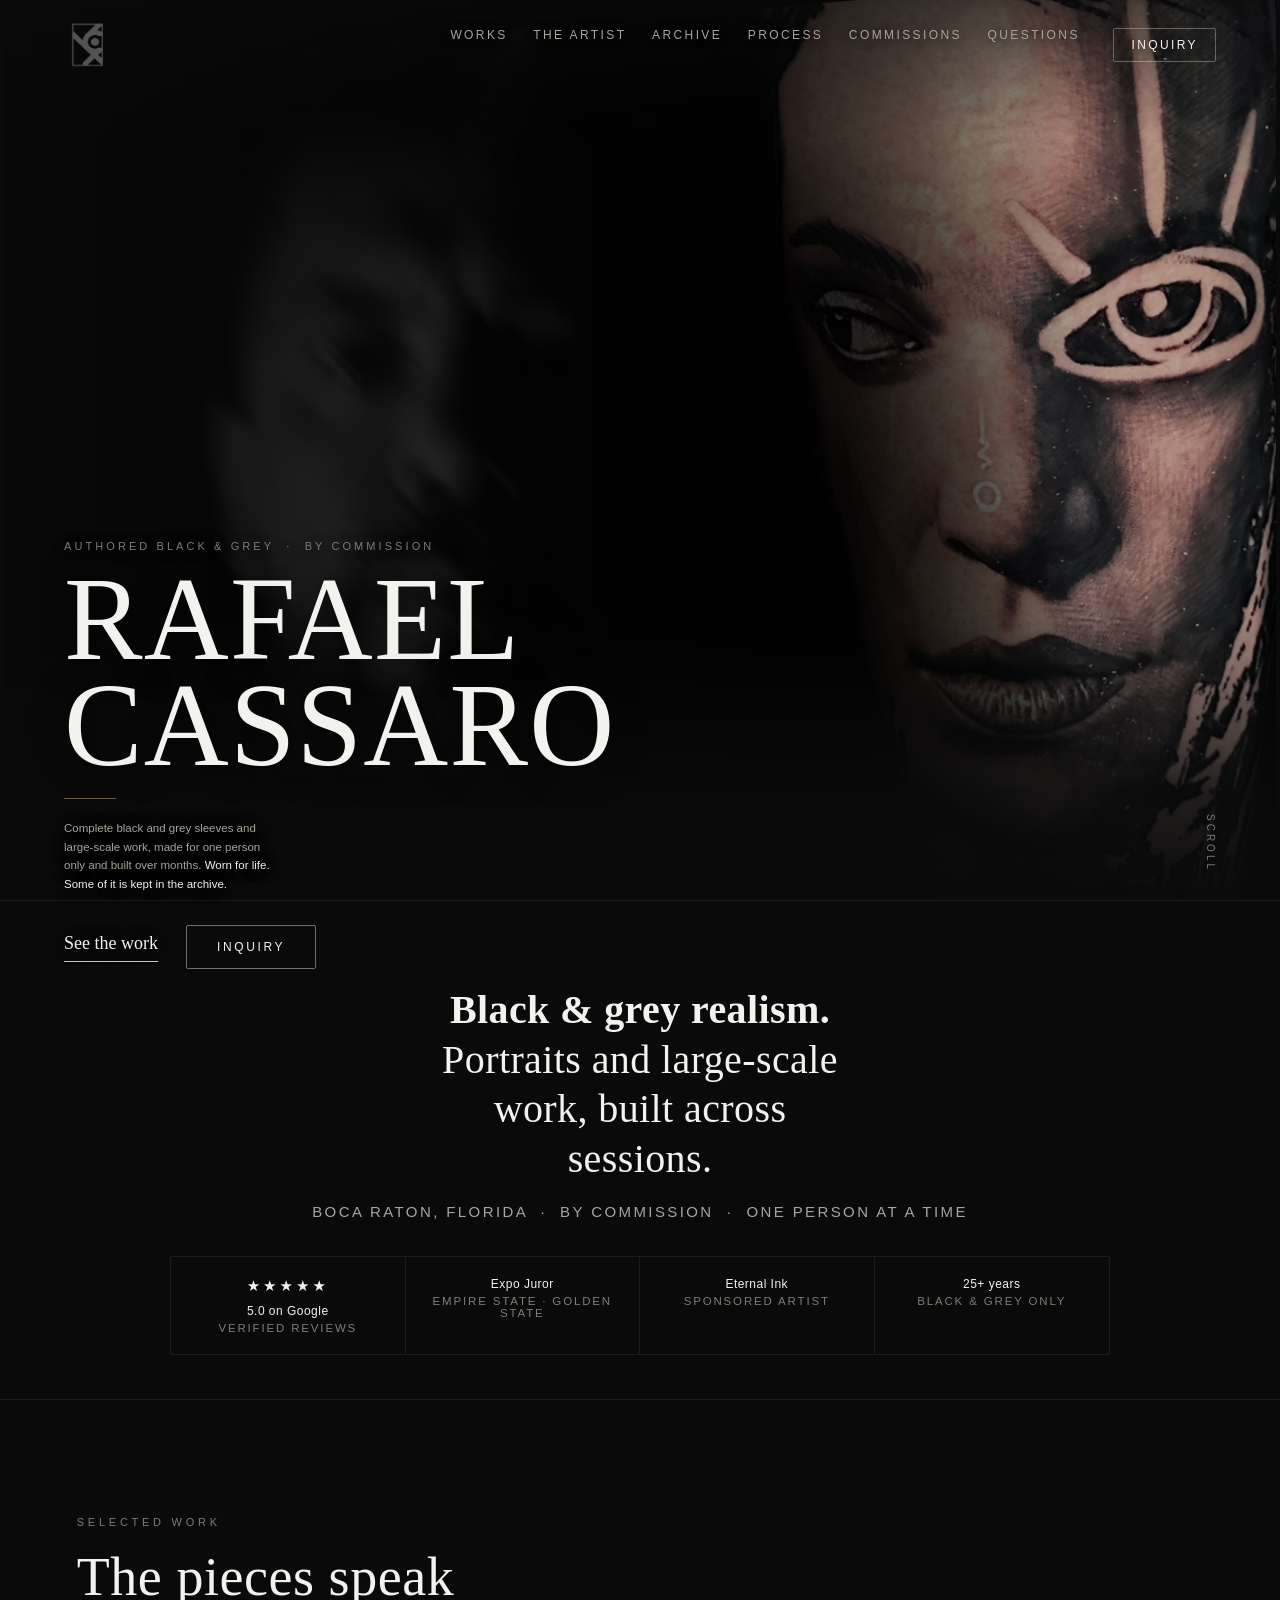
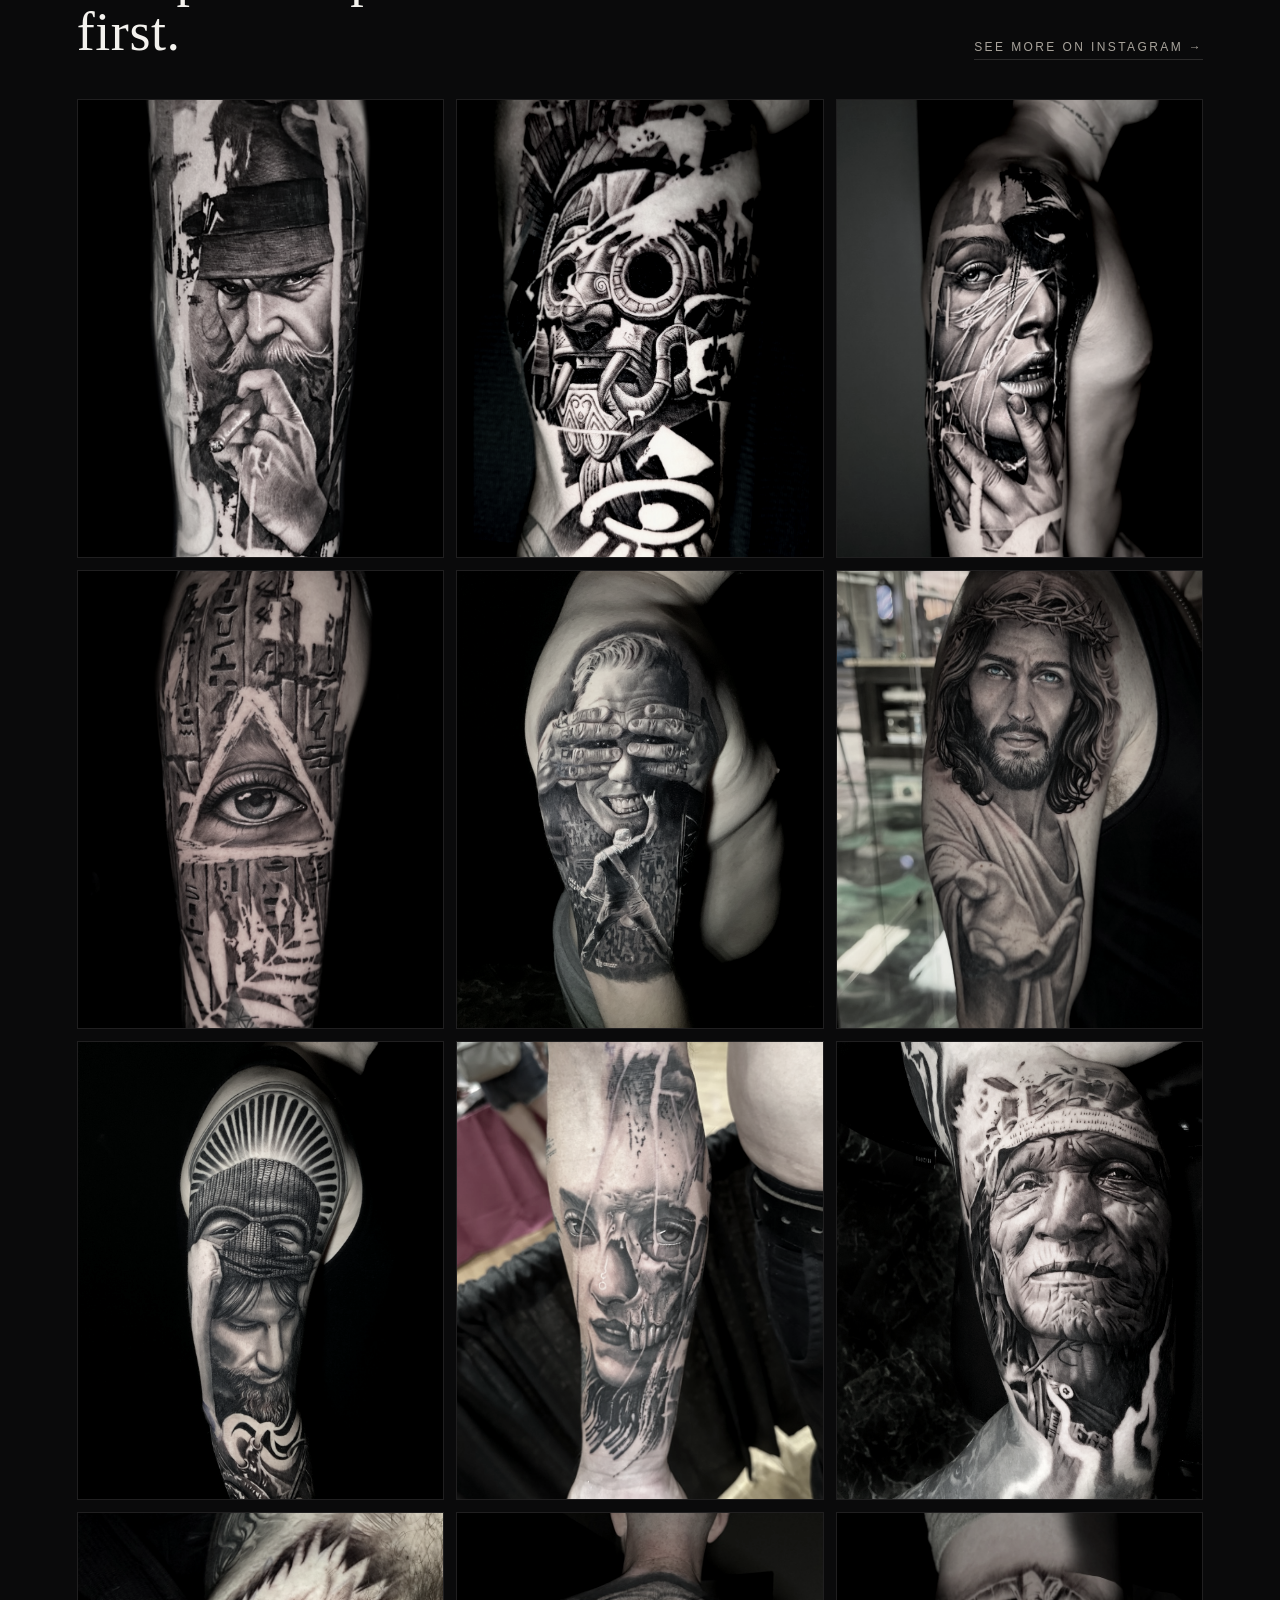
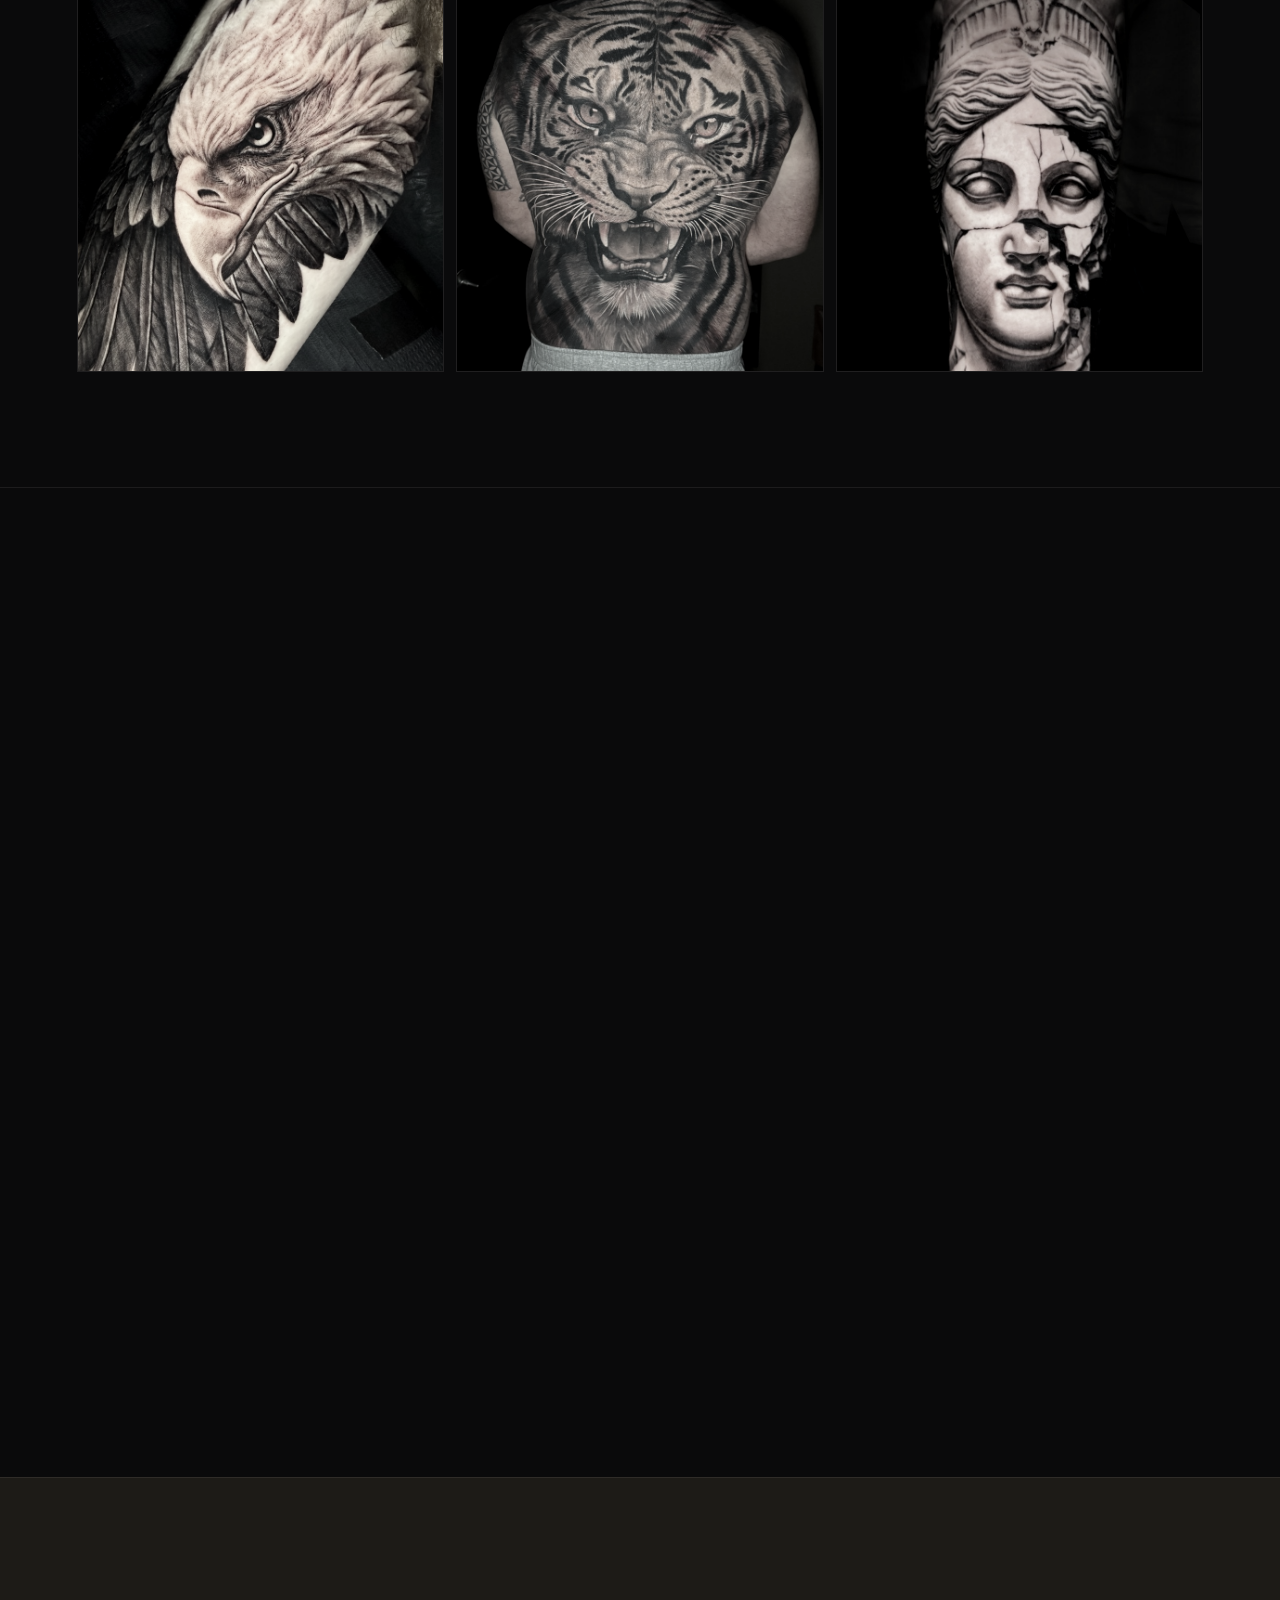
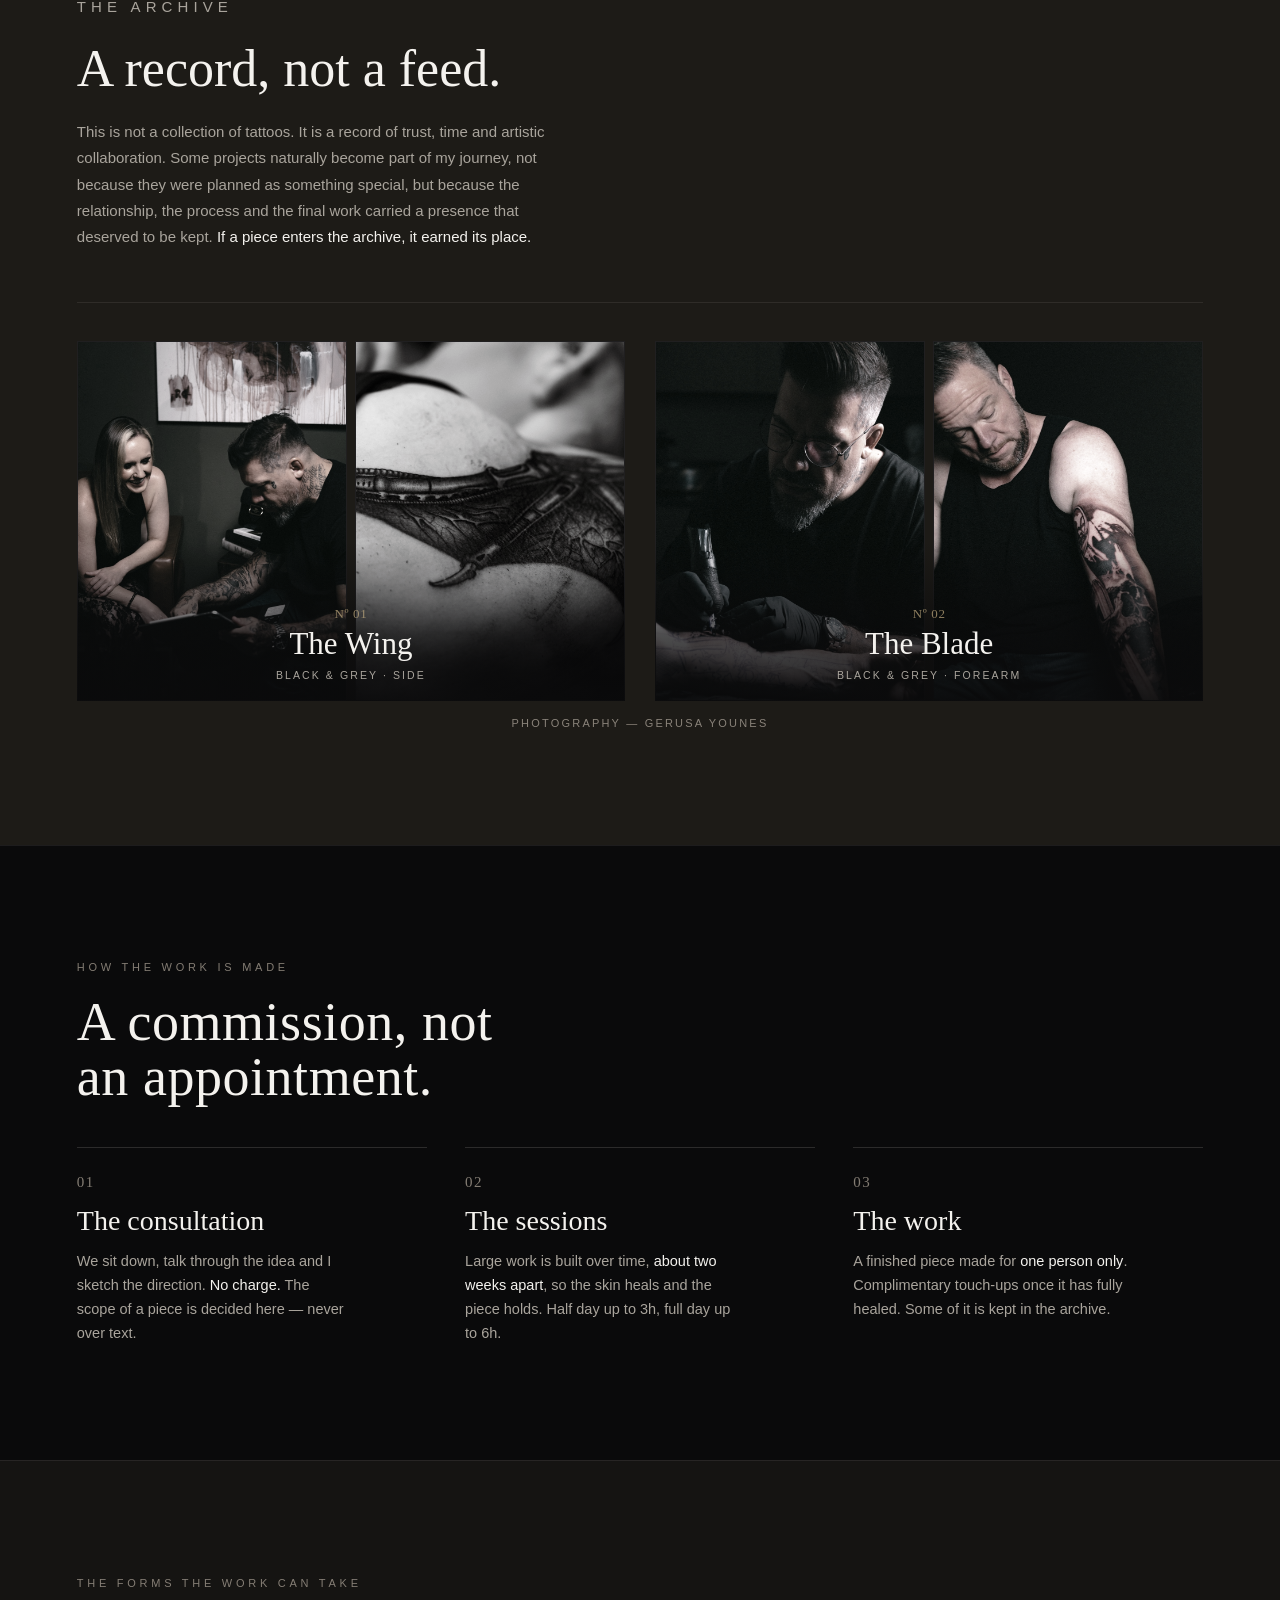
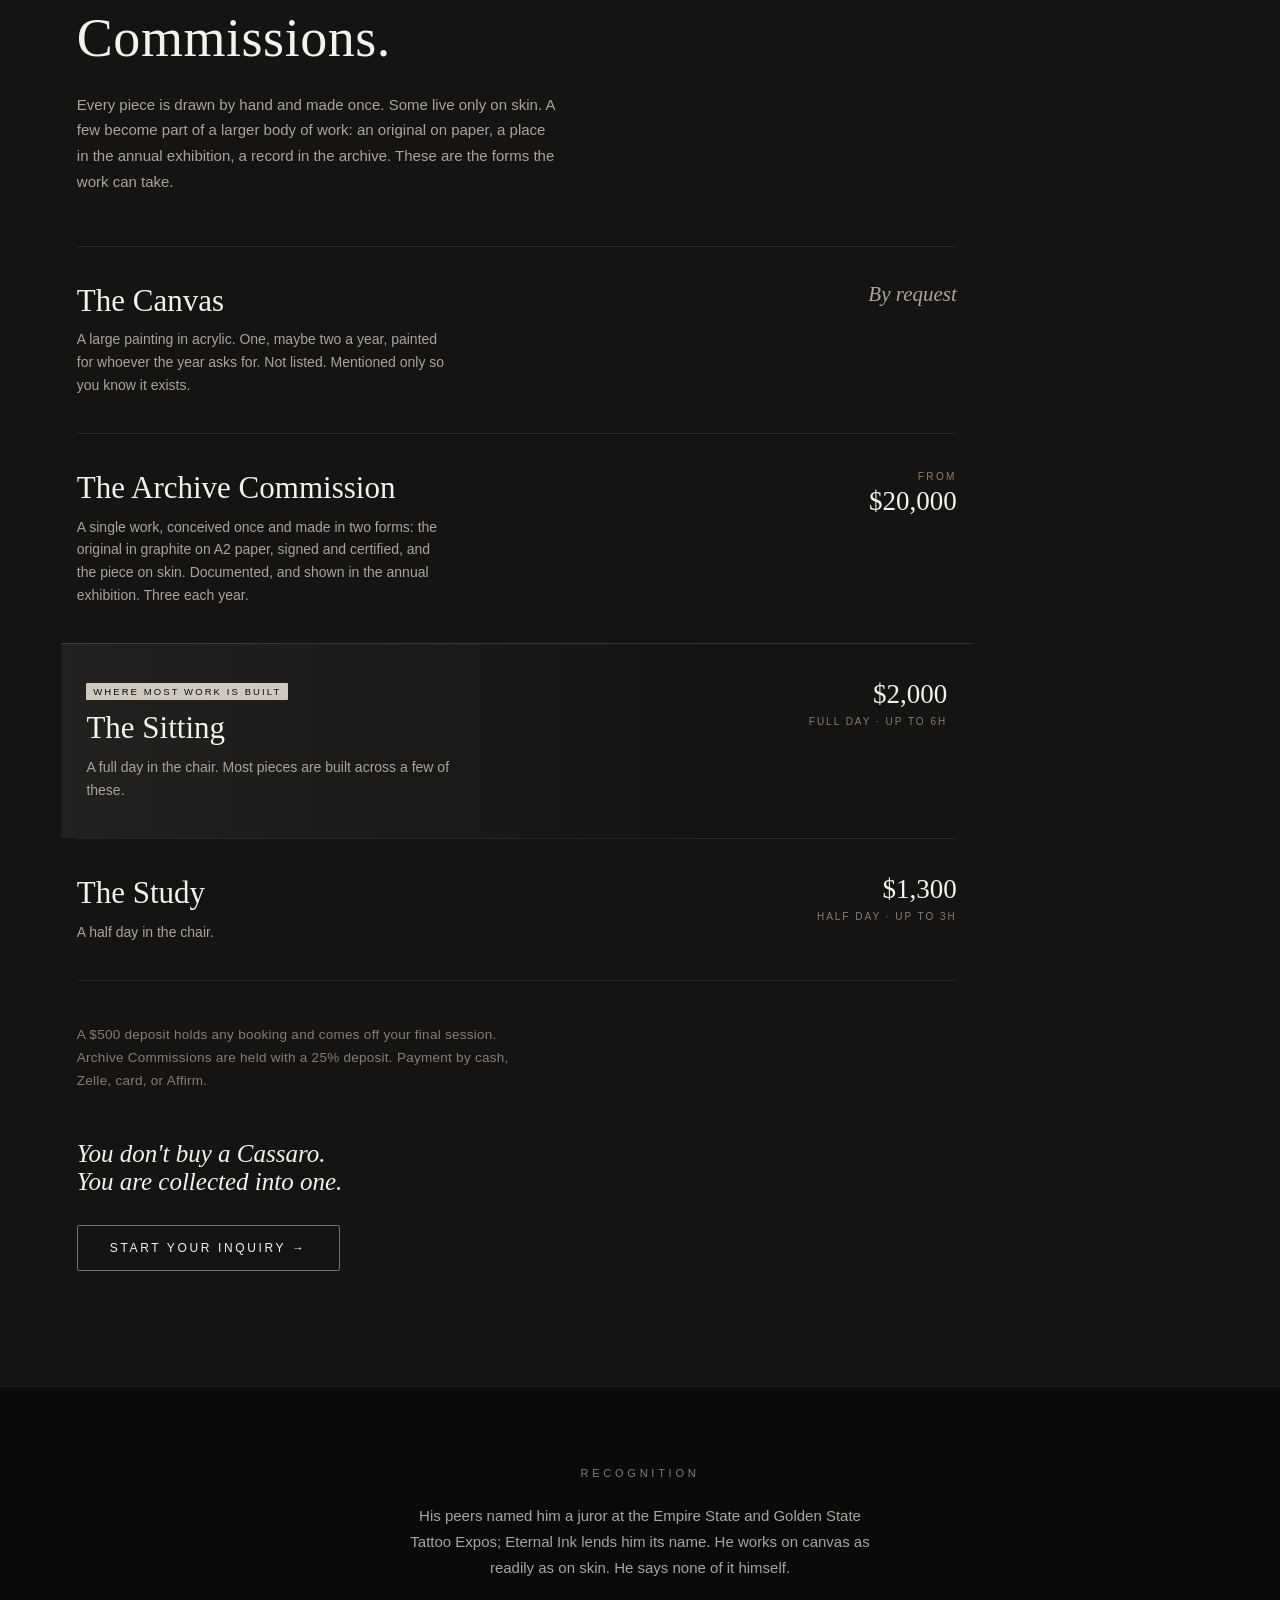
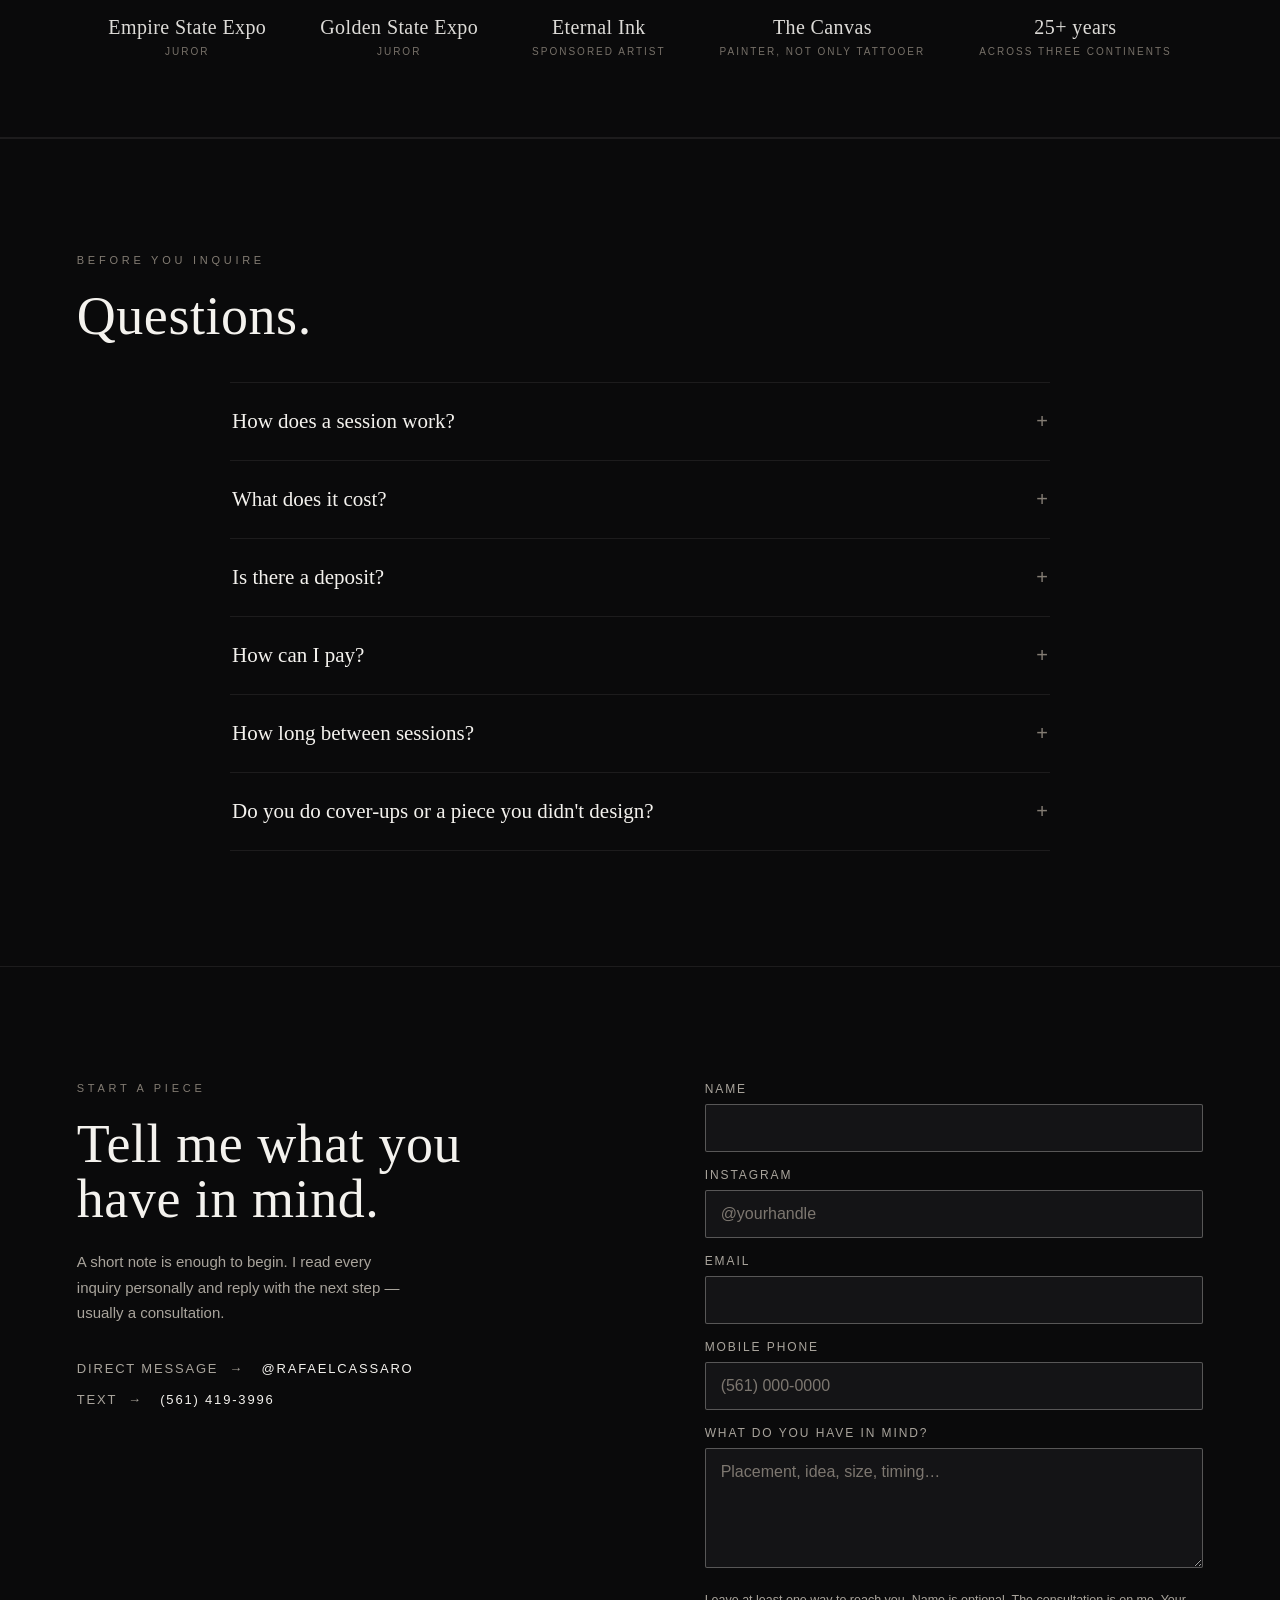
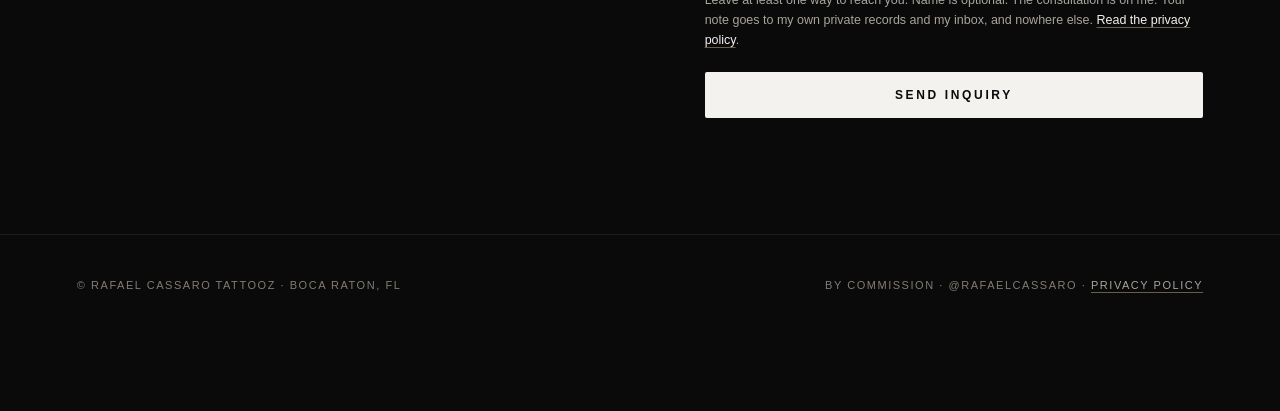
==== commit b02bea09: "site antigo tambem fica so no GTM; evento de lead passa pelo dataLayer Alinha o site que esta no ar " ====
--- a/index.html
+++ b/index.html
@@ -1,18 +1,4 @@
 <!doctype html><html lang="en"><head>
-<!-- Google tag (gtag.js) — GA4 Rafael Cassaro Tattooz (mesma propriedade do site ao vivo) -->
-<script async src="https://www.googletagmanager.com/gtag/js?id=G-P8E5WEGMQY"></script>
-<script>window.dataLayer=window.dataLayer||[];function gtag(){dataLayer.push(arguments);}gtag('js',new Date());gtag('config','G-P8E5WEGMQY');</script>
-<!-- Meta Pixel — 2026-09-10. Dataset do BM 02 (557027395941876), o mesmo BM das contas
-     de anuncio em USD que rodam de verdade. O pixel antigo (BM 01) ficou pra tras no site
-     da agencia e parou de disparar em 11/jul. Meta nao move dataset entre BMs. -->
-<script>!function(f,b,e,v,n,t,s){if(f.fbq)return;n=f.fbq=function(){n.callMethod?
-n.callMethod.apply(n,arguments):n.queue.push(arguments)};if(!f._fbq)f._fbq=n;
-n.push=n;n.loaded=!0;n.version='2.0';n.queue=[];t=b.createElement(e);t.async=!0;
-t.src=v;s=b.getElementsByTagName(e)[0];s.parentNode.insertBefore(t,s)}(window,document,'script',
-'https://connect.facebook.net/en_US/fbevents.js');
-fbq('init','3471288283157644');fbq('track','PageView');</script>
-<noscript><img height="1" width="1" style="display:none" alt="" src="https://www.facebook.com/tr?id=3471288283157644&ev=PageView&noscript=1"></noscript>
-<!-- fim do Meta Pixel -->
 <!-- Google Tag Manager -->
 <script>(function(w,d,s,l,i){w[l]=w[l]||[];w[l].push({'gtm.start':
 new Date().getTime(),event:'gtm.js'});var f=d.getElementsByTagName(s)[0],
@@ -849,7 +835,9 @@
     // O unico motivo pra nao enviar e a pessoa nao ter deixado NENHUM contato.
     // Spam quem filtra e o FormSubmit no servidor (campo _honey), nunca este codigo.
     var ok=function(){
+      try{(window.dataLayer=window.dataLayer||[]).push({event:'generate_lead',form_location:'site_inquiry',currency:'USD',value:1});}catch(e){}
       try{if(window.gtag)gtag('event','generate_lead',{form_location:'site_inquiry',currency:'USD',value:1});}catch(e){}
+      try{(window.dataLayer=window.dataLayer||[]).push({event:'lead_meta',content_name:'site_inquiry'});}catch(e){}
       try{if(window.fbq)fbq('track','Lead',{content_name:'site_inquiry'});}catch(e){}
       f.style.display='none';th.style.display='block';
       try{th.focus();th.scrollIntoView({behavior:'smooth',block:'center'});}catch(e){}
@@ -931,6 +919,7 @@
   // fallback nao-AJAX do FormSubmit volta em /?sent=1 — mostrar o agradecimento
   if(/[?&]sent=1/.test(location.search)&&f&&th){
     f.style.display='none';th.style.display='block';
+    try{(window.dataLayer=window.dataLayer||[]).push({event:'generate_lead',form_location:'site_inquiry_fallback',currency:'USD',value:1});}catch(e){}
     try{if(window.gtag)gtag('event','generate_lead',{form_location:'site_inquiry_fallback',currency:'USD',value:1});}catch(e){}
   }
 
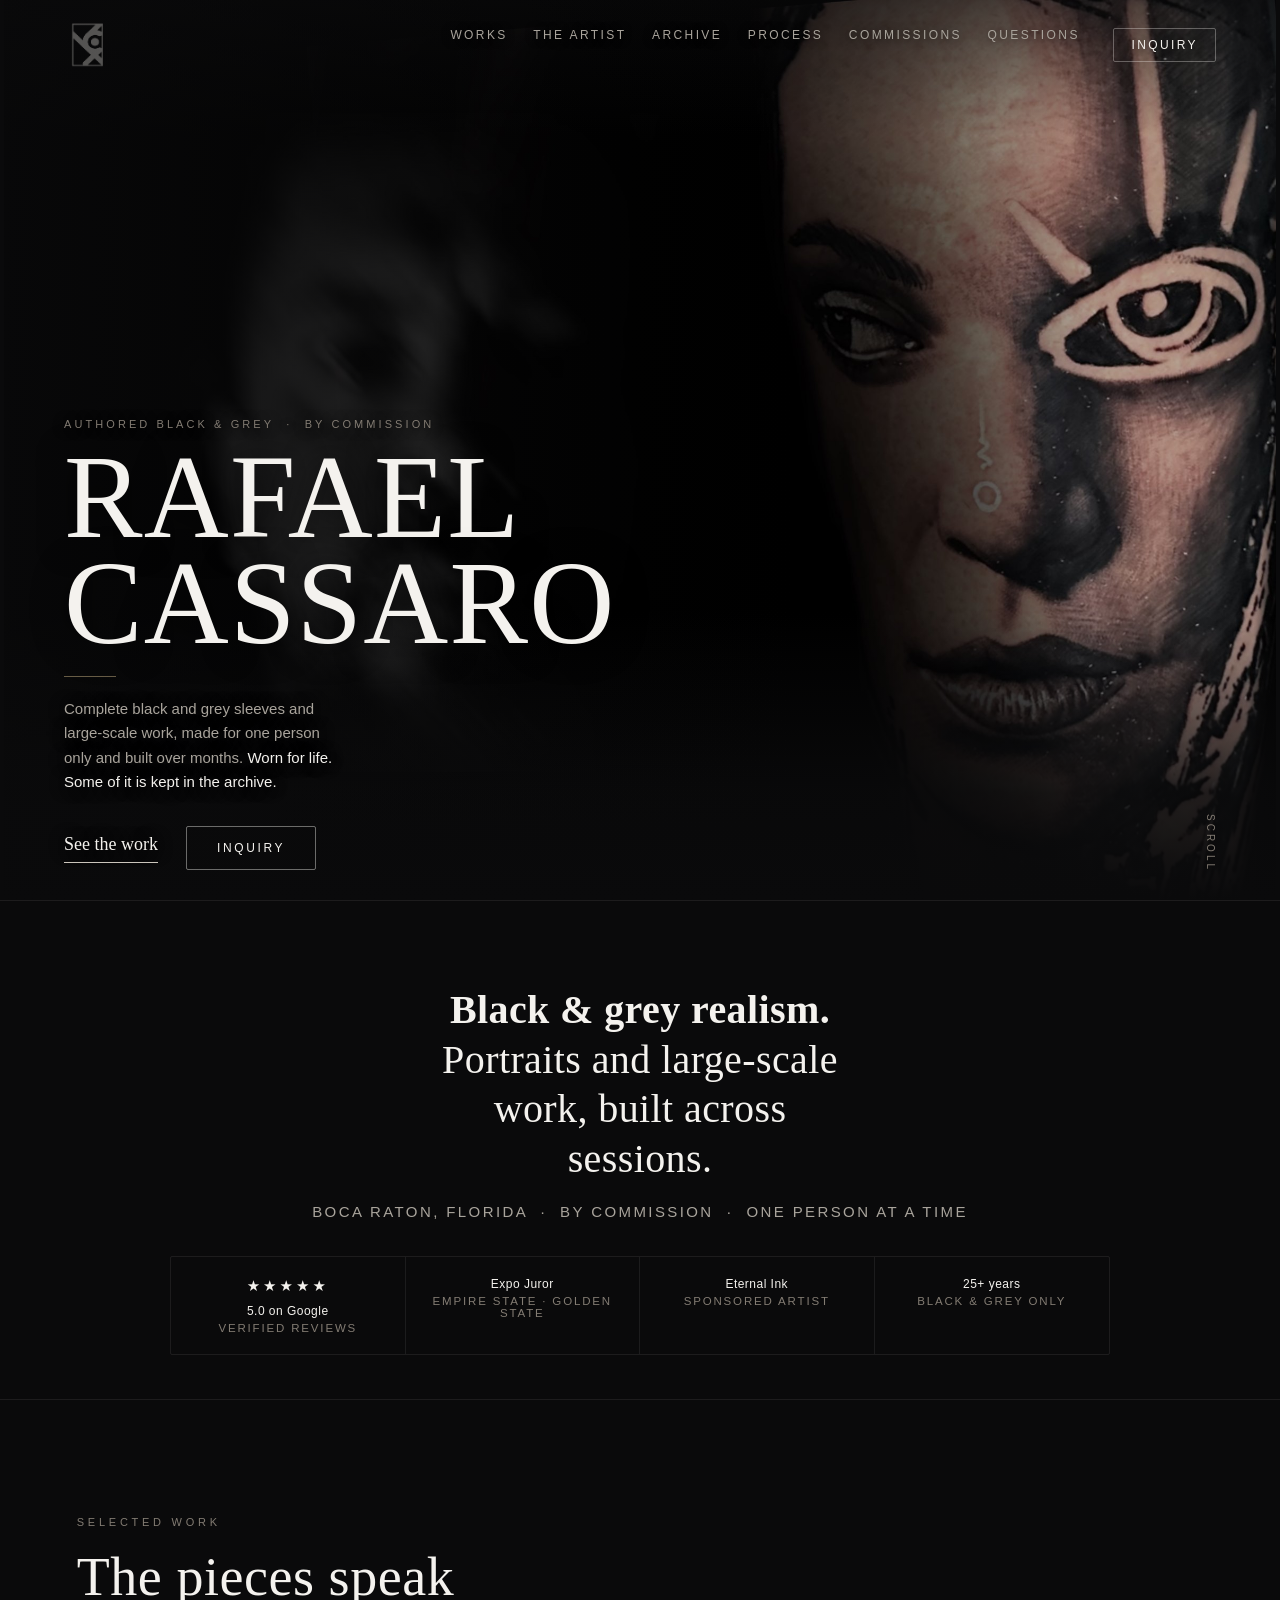
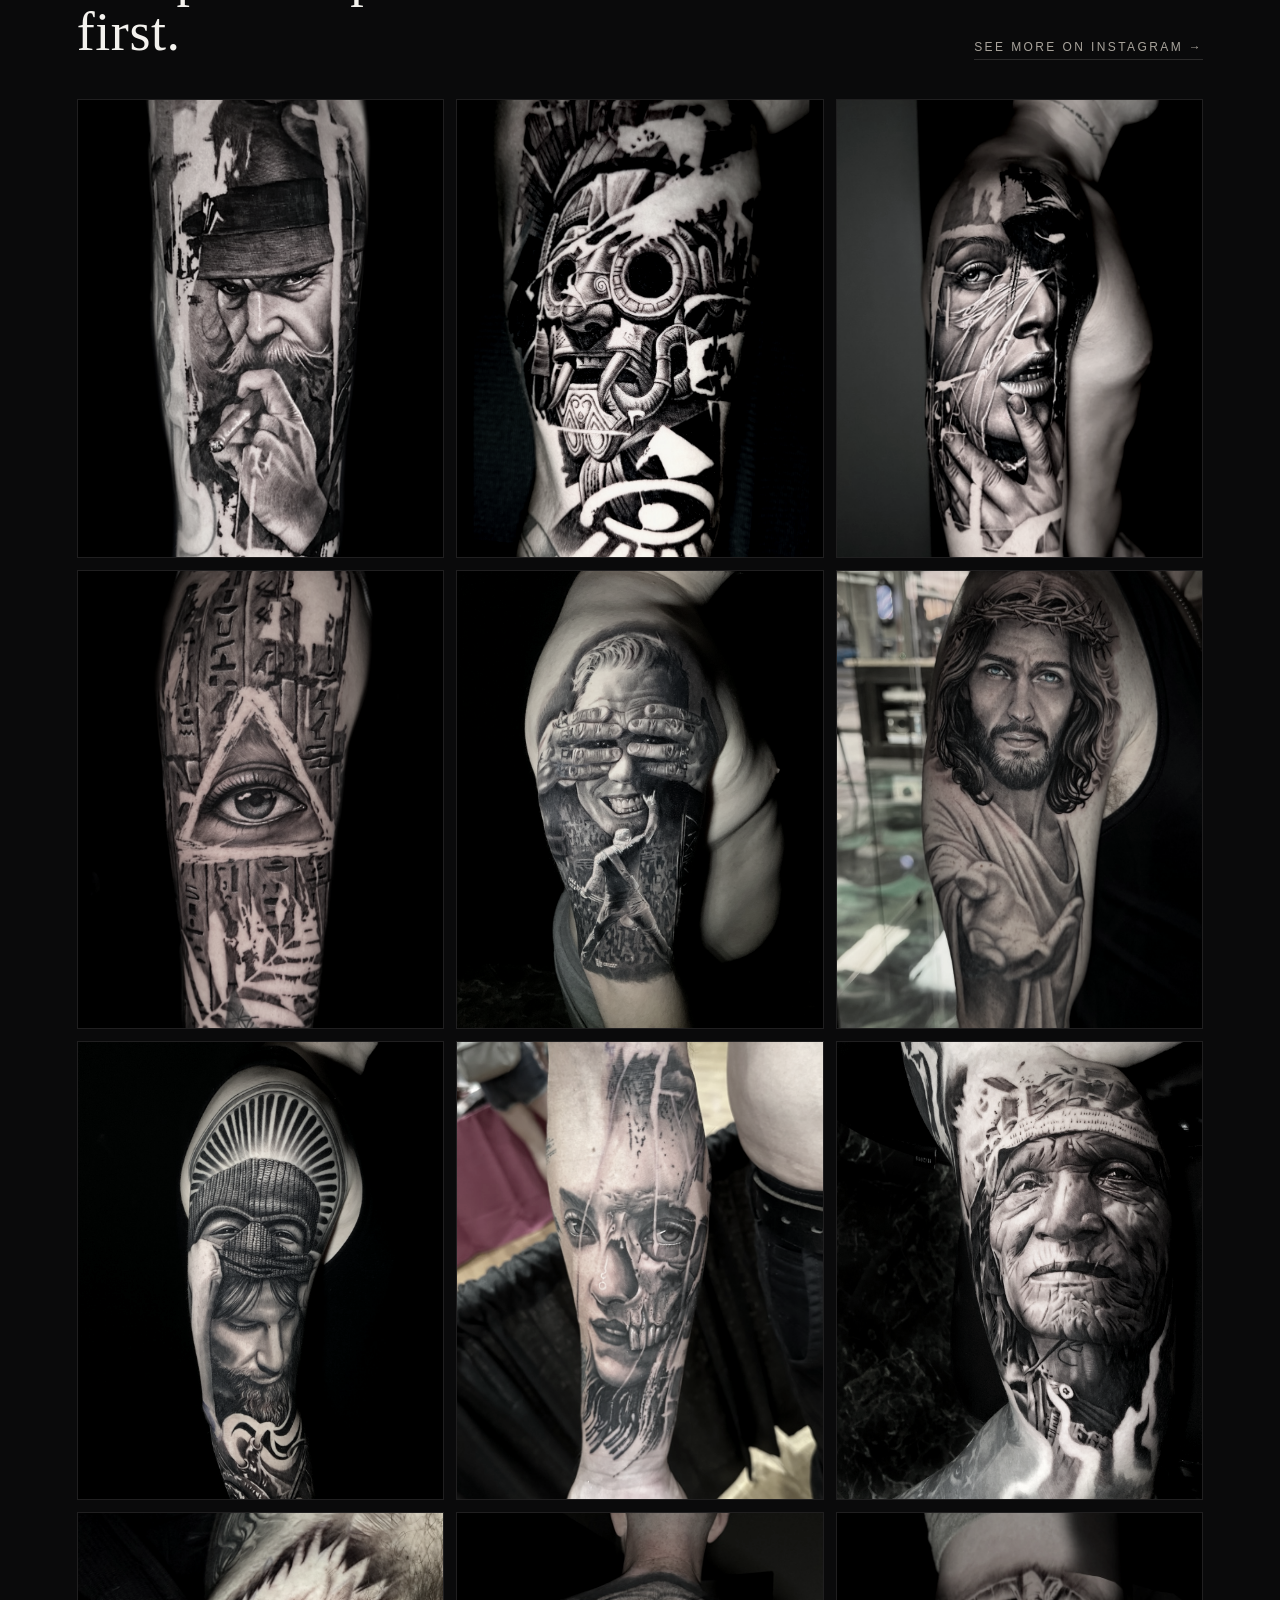
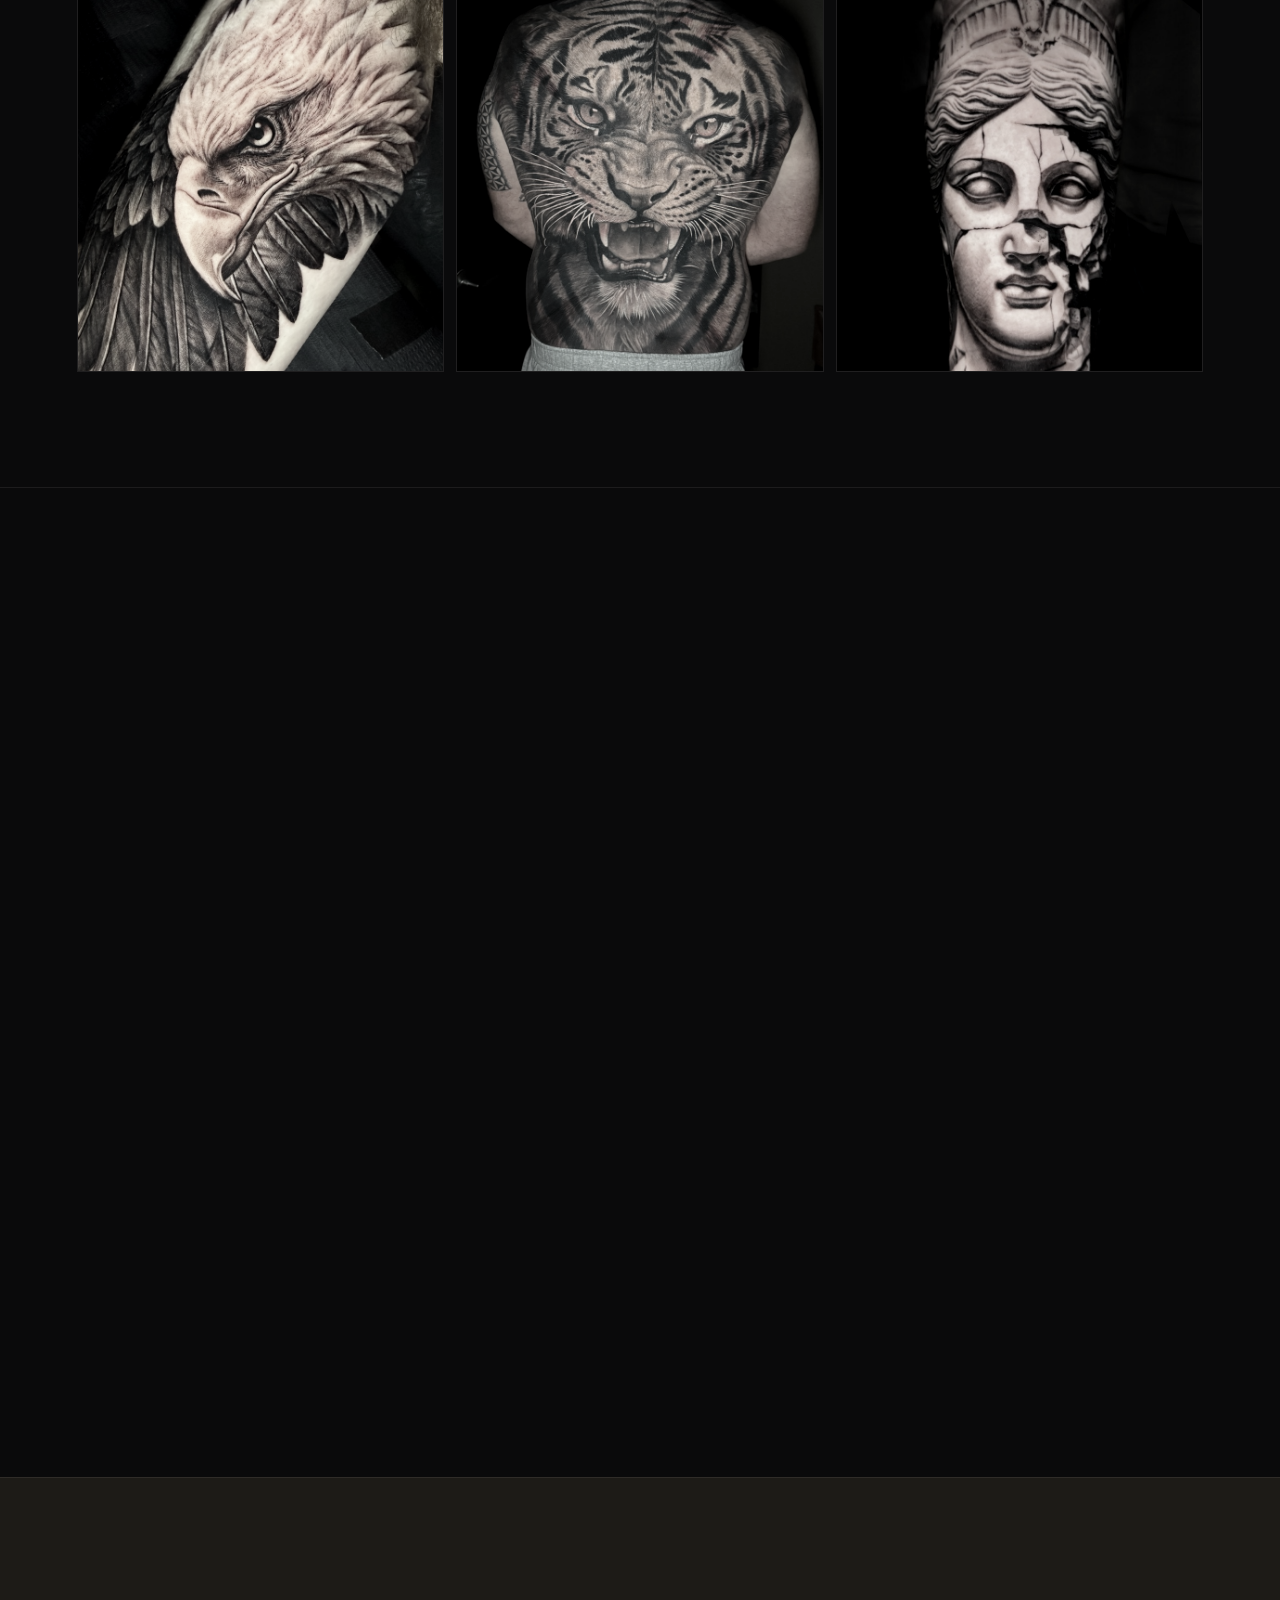
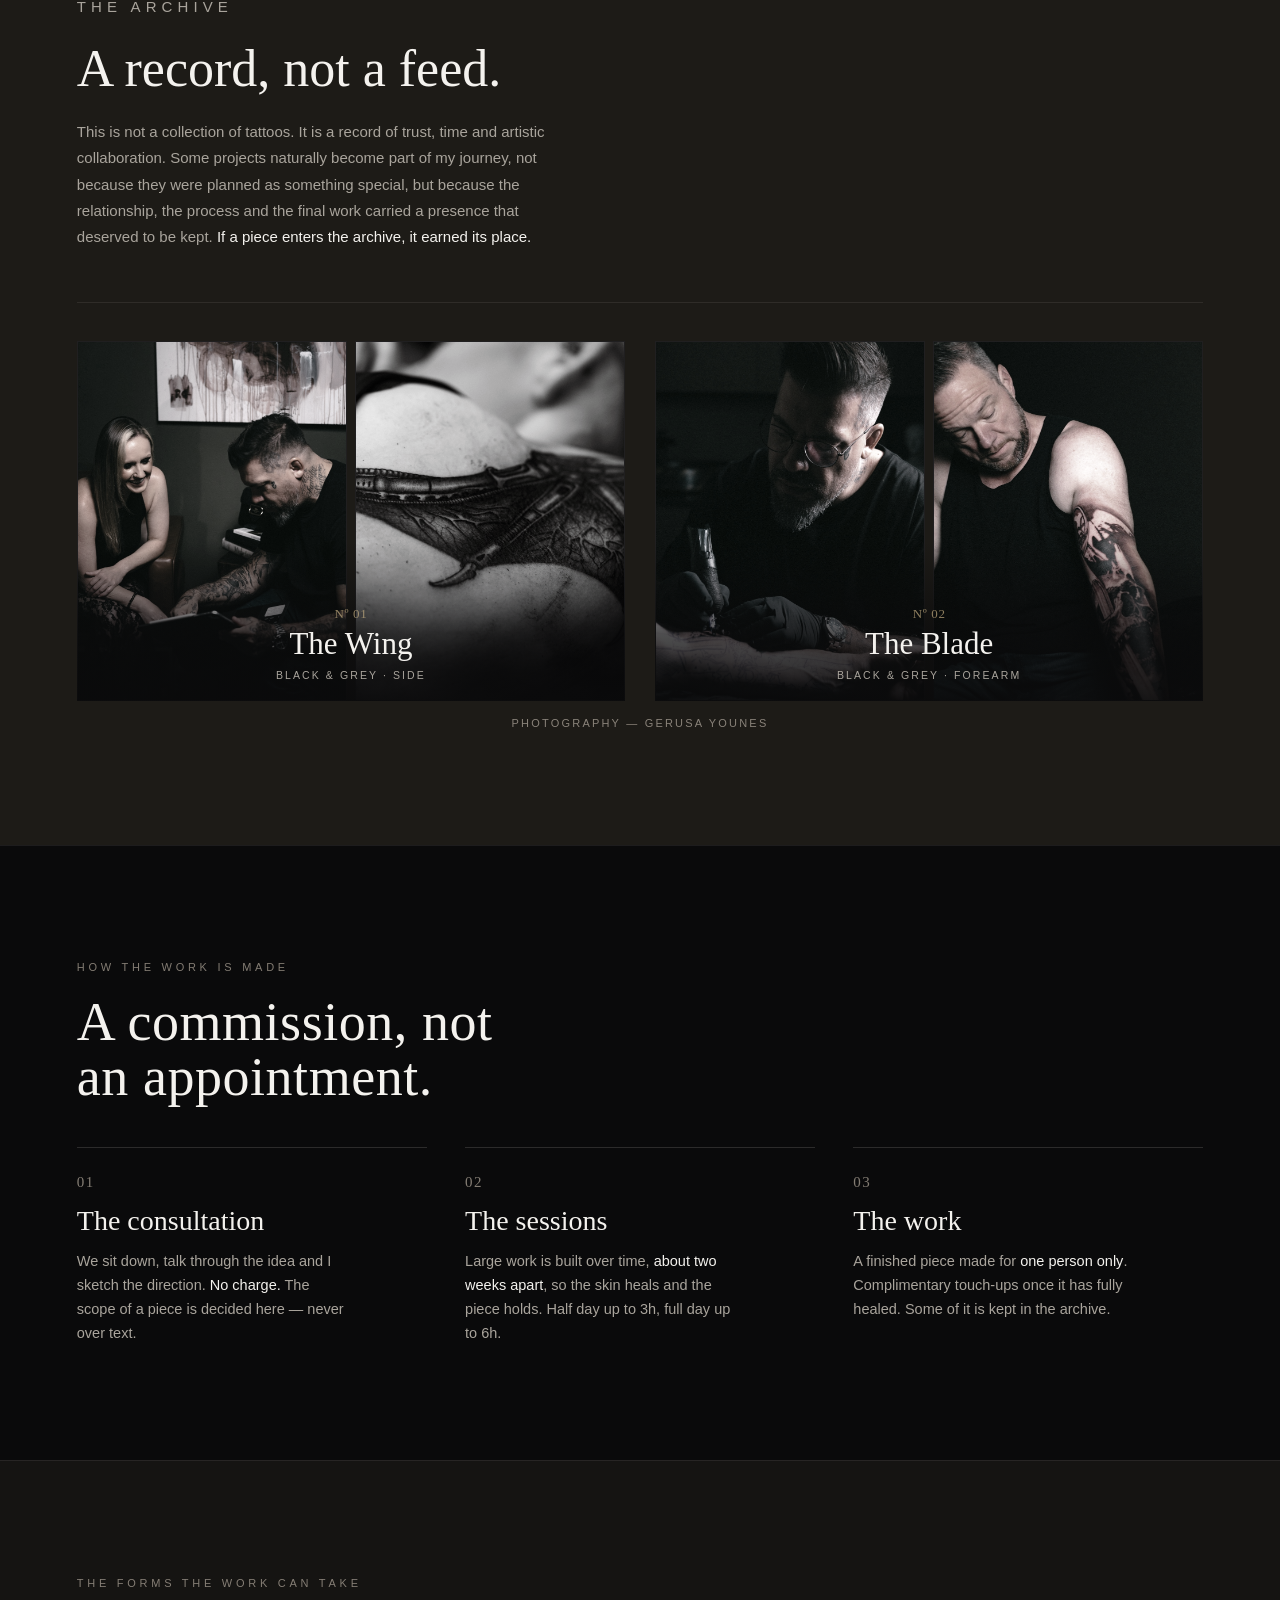
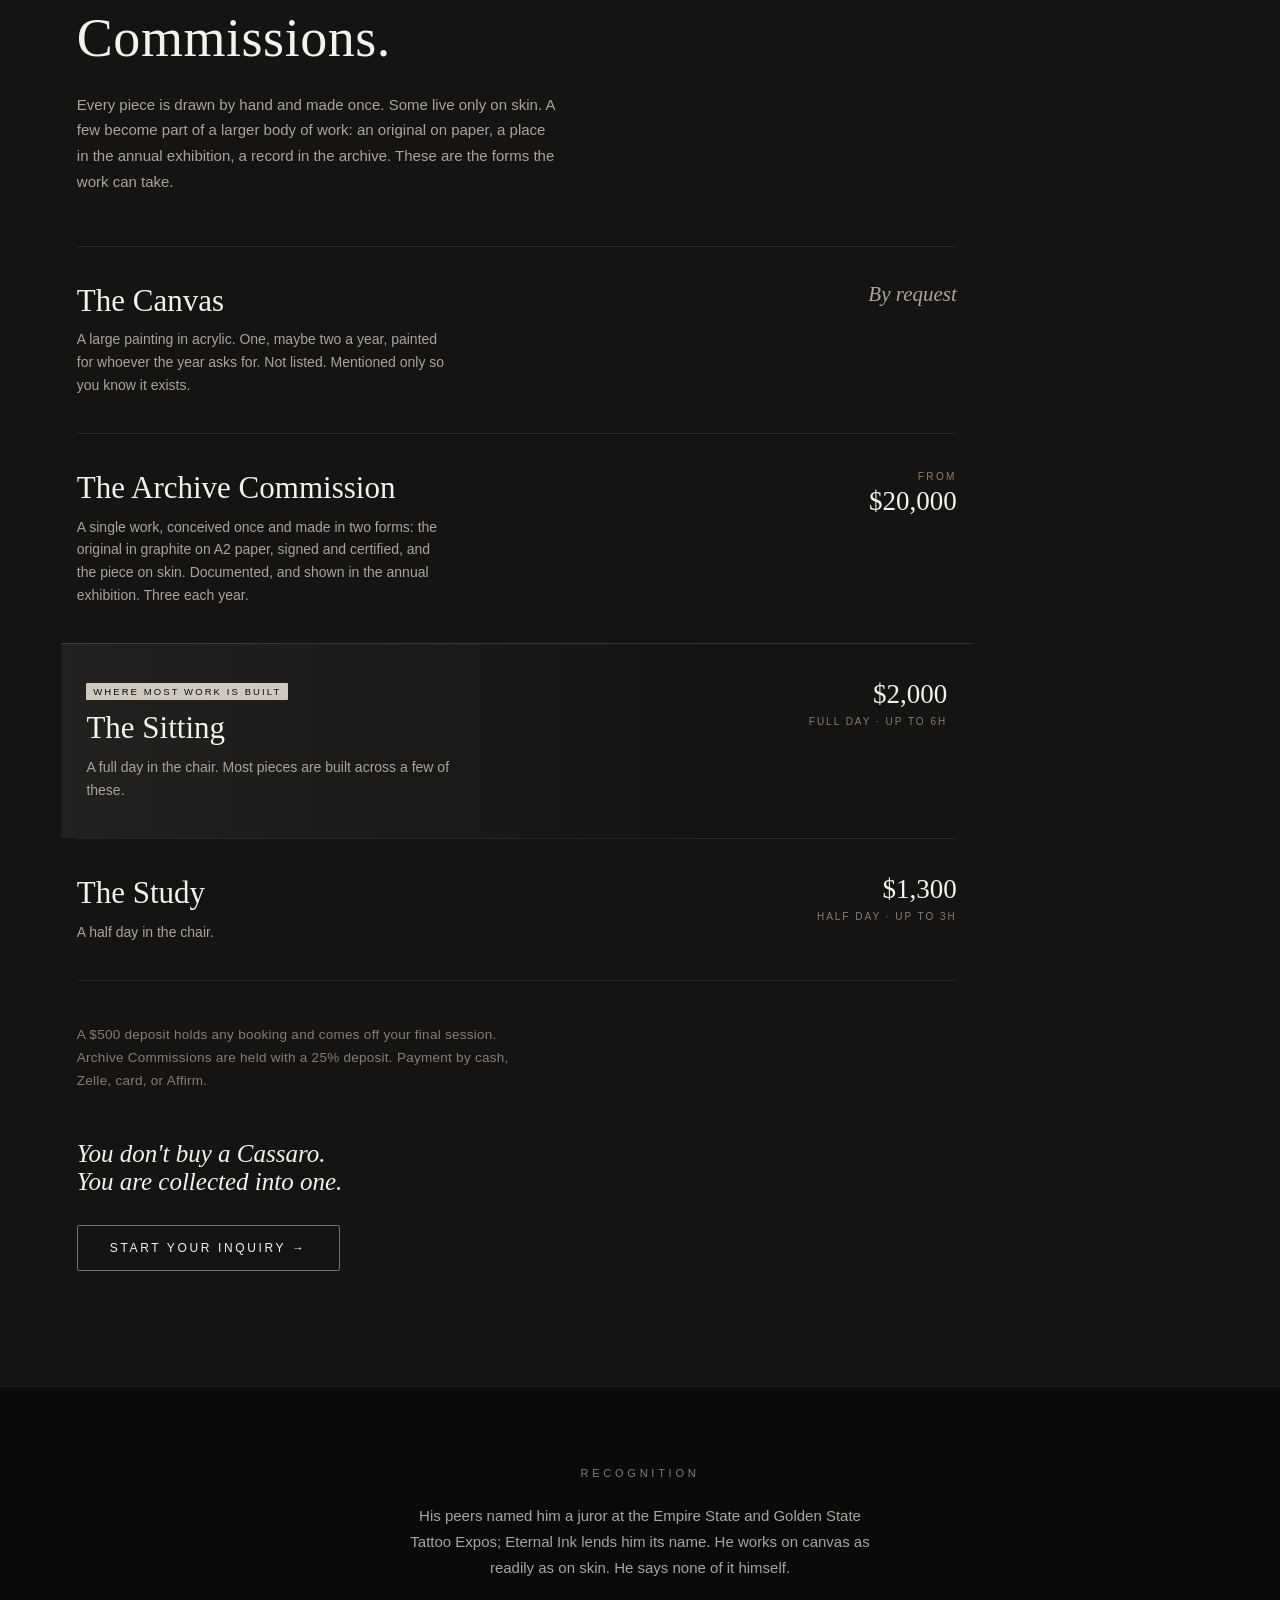
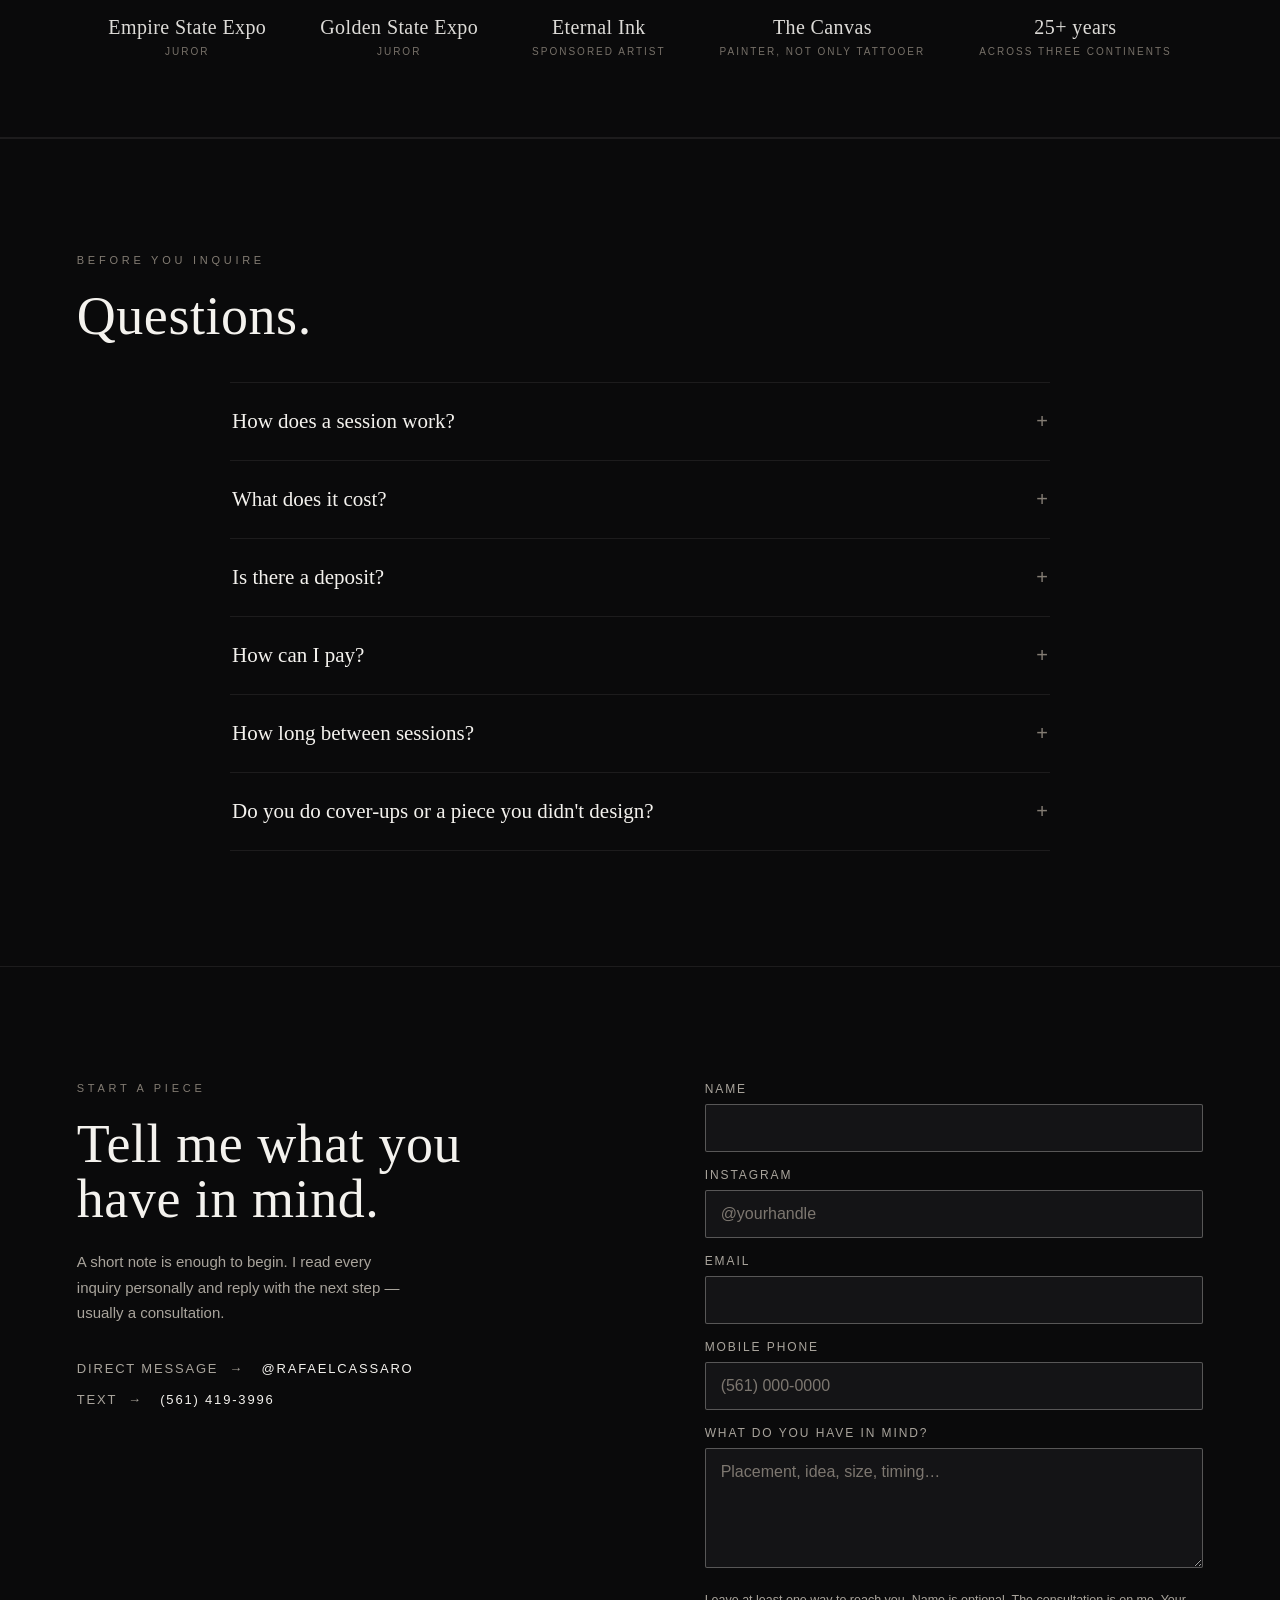
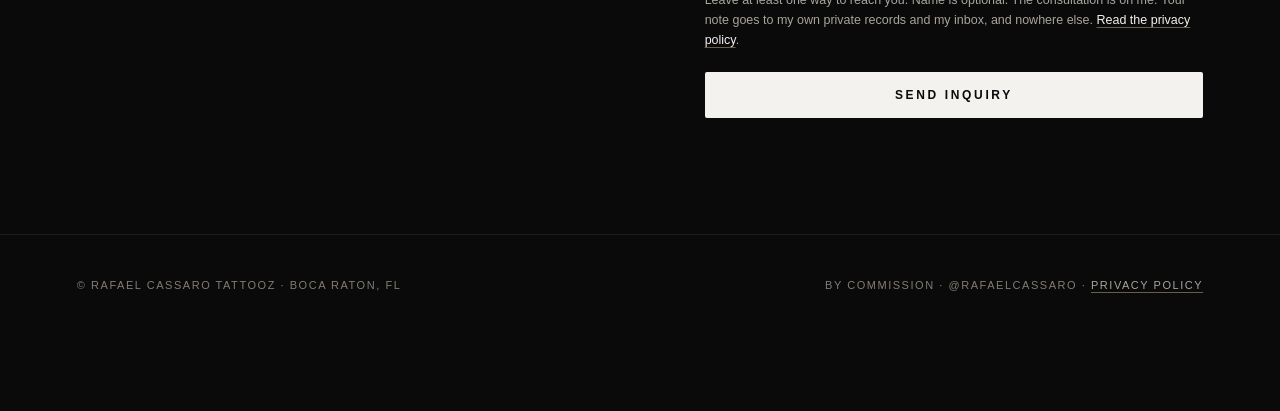
==== commit 38709401: "formulario: guarda UTM/referrer na chegada e manda a origem junto com o lead Co-Authored-By: Claude " ====
--- a/index.html
+++ b/index.html
@@ -826,6 +826,31 @@
     var io=new IntersectionObserver(function(en){en.forEach(function(x){if(x.isIntersecting){x.target.classList.add('in');io.unobserve(x.target)}})},{threshold:.14});
     document.querySelectorAll('.reveal').forEach(function(e){io.observe(e)});
   }else{document.querySelectorAll('.reveal').forEach(function(e){e.classList.add('in')});}
+  // ---------- ORIGEM DO VISITANTE (UTM) ----------
+  // PT: pedido do Rafael (27/10): saber de onde veio cada pessoa do formulario.
+  // Na chegada, guarda as UTMs da campanha (e gclid/fbclid/referrer) no navegador
+  // por 90 dias. Assim a origem nao se perde se a pessoa navegar ou voltar outro dia.
+  // Visita sem UTM nao apaga uma origem de campanha ja guardada.
+  var ATTR_KEY='rc_attr',ATTR_DIAS=90;
+  var lerAttr=function(){
+    try{var a=JSON.parse(localStorage.getItem(ATTR_KEY)||'null');
+      if(a&&a.ts&&(Date.now()-a.ts)<ATTR_DIAS*864e5)return a;}catch(e){}
+    return null;
+  };
+  (function(){
+    var q=new URLSearchParams(location.search),a={};
+    ['utm_source','utm_medium','utm_campaign','utm_content','utm_term','gclid','fbclid'].forEach(function(k){
+      var v=q.get(k);if(v)a[k]=v.slice(0,200);
+    });
+    var ref='';try{ref=document.referrer&&new URL(document.referrer).hostname!==location.hostname?document.referrer:'';}catch(e){}
+    var veio=Object.keys(a).length>0;
+    if(!veio&&(lerAttr()||!ref))return;
+    a.referrer=ref.slice(0,300);
+    a.landing_page=(location.origin+location.pathname+location.search).slice(0,300);
+    a.ts=Date.now();
+    try{localStorage.setItem(ATTR_KEY,JSON.stringify(a));}catch(e){}
+  })();
+
   // ---------- FORMULARIO: envio real, com validacao e estado de erro ----------
   var f=document.getElementById('inqForm'),th=document.getElementById('thanks'),er=document.getElementById('inqErr');
   if(f&&th){
@@ -870,6 +895,11 @@
         message:val('message'),
         source:'site_inquiry'
       };
+      // origem: o que ficou guardado na chegada; sem nada guardado, o referrer desta visita
+      var at=lerAttr()||{referrer:document.referrer||'',landing_page:location.href};
+      ['utm_source','utm_medium','utm_campaign','utm_content','utm_term','gclid','fbclid','referrer','landing_page'].forEach(function(k){
+        if(at[k])payload[k]=at[k];
+      });
 
       var avisaEmail=function(){
         // dispara e esquece: se o e-mail falhar, o lead ja esta salvo no banco.
